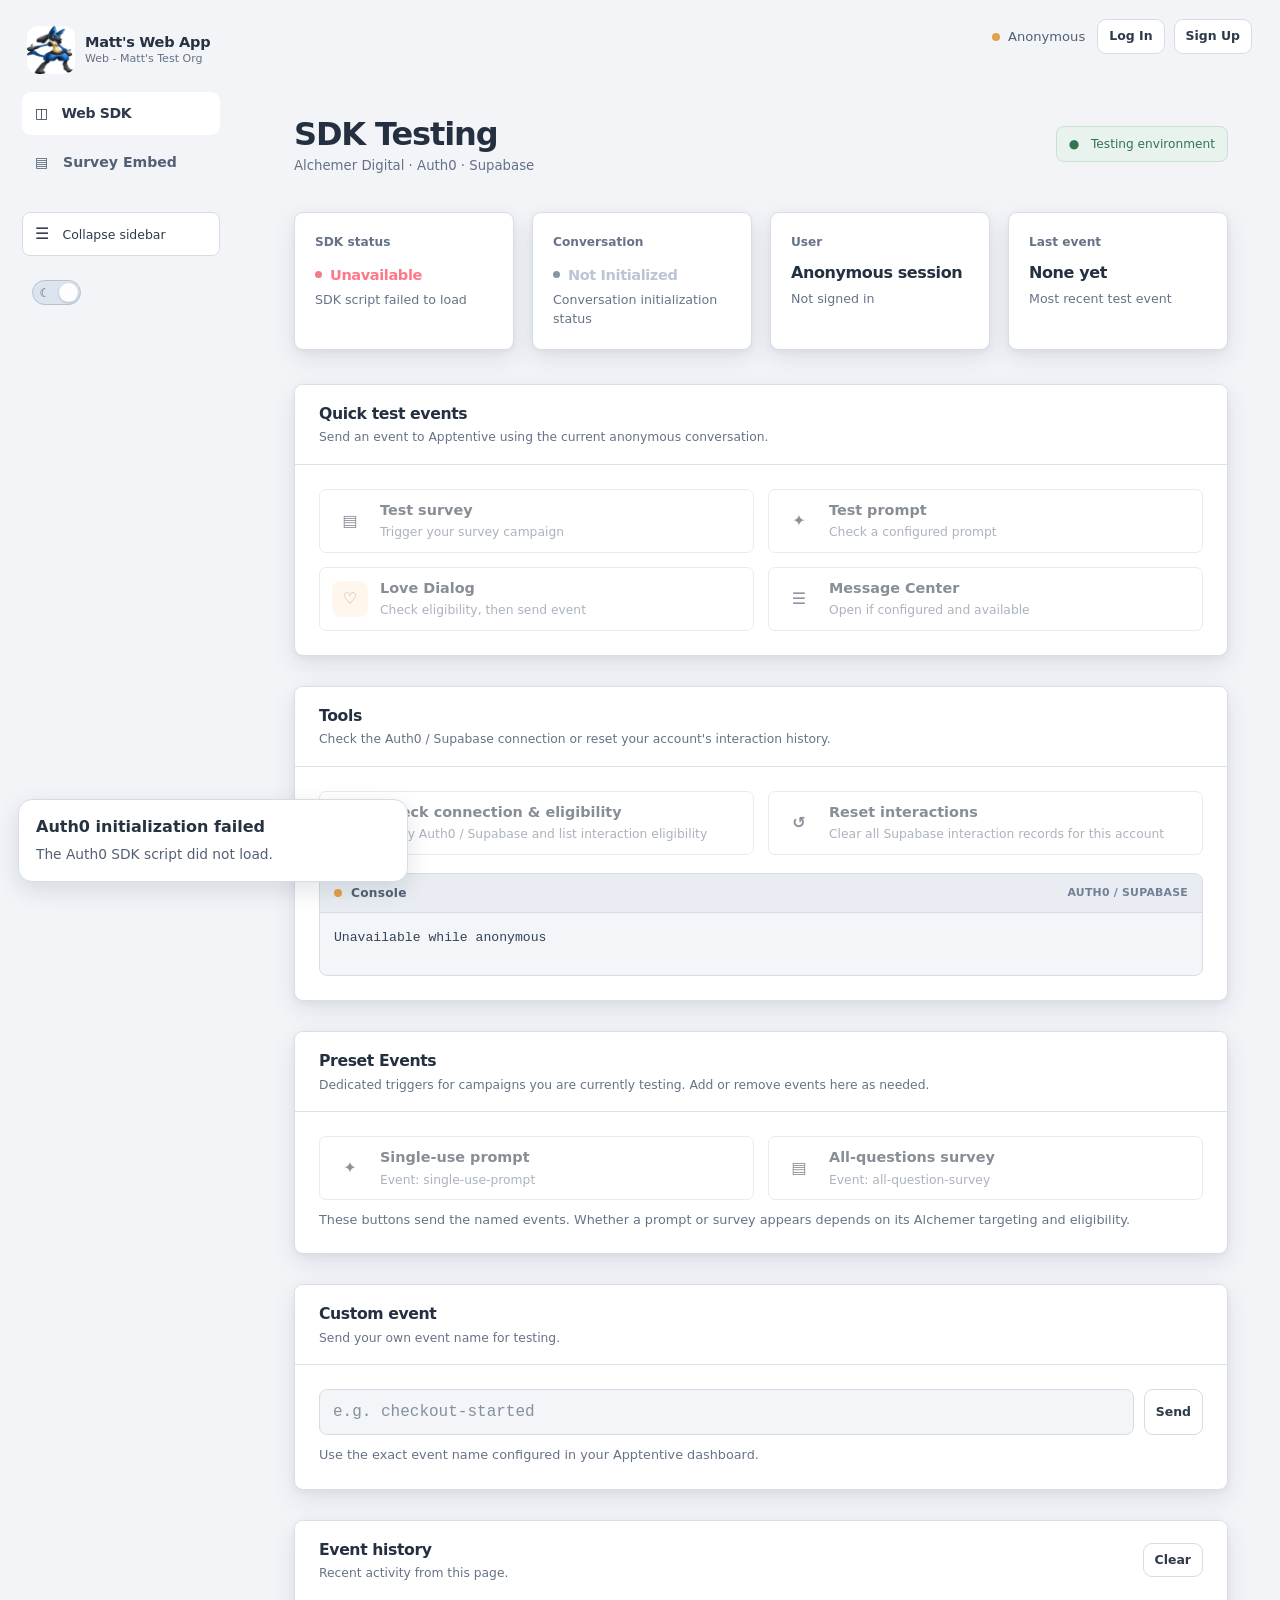
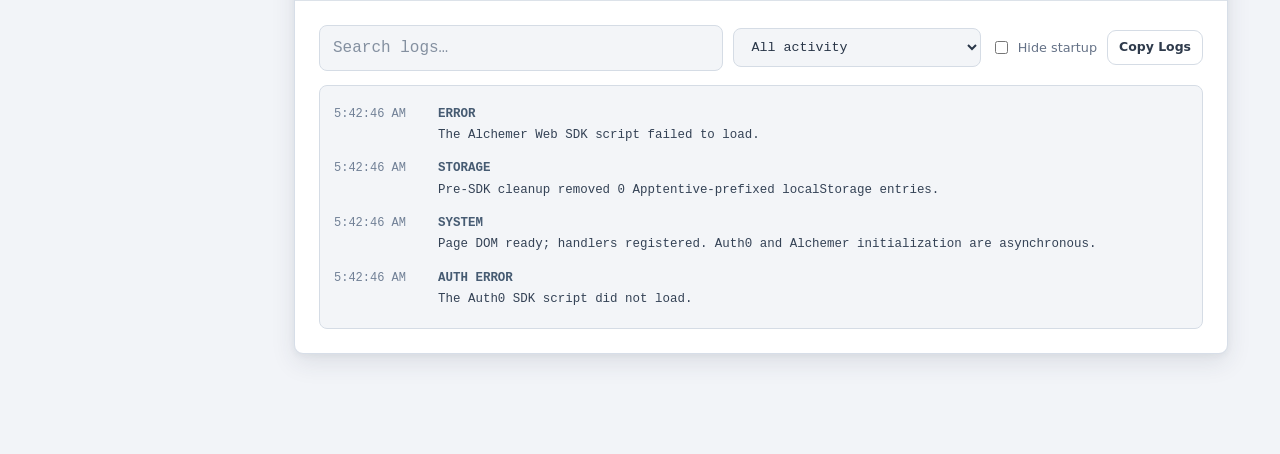
==== index.html @ 7ce8d6e7 "Restore compact mobile auth button sizing while preserving clickable touch targets" ====
<!DOCTYPE html>
<html lang="en">
<head>
  <meta charset="UTF-8">
  <meta name="viewport" content="width=device-width, initial-scale=1.0">
  <meta name="theme-color" content="#20242d">
  <title>SDK Testing — Matt's Web App</title>
  <style>
    :root {
      color-scheme: light;
      --ink: #172033;
      --muted: #65718a;
      --line: #e5eaf2;
      --surface: #ffffff;
      --canvas: #f5f7fb;
      --accent: #e88945;
      --accent-dark: #cf7130;
      --sky: #dff3fb;
      --sky-strong: #b8e5f5;
      --orange-wash: #fff0e4;
      --green: #16845b;
      --green-bg: #e9f8f1;
      --amber: #946200;
      --amber-bg: #fff5d9;
      --red: #b42336;
      --red-bg: #fff0f1;
      --shadow: 0 14px 38px rgba(25, 38, 68, 0.06);
    }

    * { box-sizing: border-box; }

    body {
      margin: 0;
      background:
        radial-gradient(ellipse at 8% 0%, rgba(133, 211, 239, 0.32), transparent 34rem),
        radial-gradient(ellipse at 92% 8%, rgba(255, 183, 126, 0.25), transparent 30rem),
        var(--canvas);
      color: var(--ink);
      font-family: Inter, ui-sans-serif, system-ui, -apple-system, BlinkMacSystemFont, "Segoe UI", sans-serif;
      line-height: 1.5;
    }

    button, input { font: inherit; }
    button { cursor: pointer; }

    .site-header {
      position: relative;
      z-index: 10;
      background: transparent;
    }

    .header-inner, .page {
      width: min(1120px, calc(100% - 40px));
      margin: 0 auto;
    }

    .header-inner {
      min-height: 76px;
      padding-top: 10px;
      display: flex;
      align-items: center;
      justify-content: space-between;
      gap: 24px;
    }

    .brand {
      display: flex;
      align-items: center;
      gap: 12px;
      min-width: 0;
    }

    .brand-name { font-weight: 750; letter-spacing: -0.025em; font-size: 0.98rem; }
    .brand-caption { color: var(--muted); font-size: 0.8rem; }

    .header-actions { display: flex; align-items: center; gap: 12px; }
    .anonymous-pill {
      display: inline-flex;
      align-items: center;
      gap: 8px;
      padding: 8px 2px;
      border: 1px solid transparent;
      border-radius: 999px;
      color: #45516a;
      background: transparent;
      font-size: 0.86rem;
      white-space: nowrap;
    }

    .dot { width: 7px; height: 7px; border-radius: 50%; background: #8b95a8; }
    .button {
      display: inline-flex;
      align-items: center;
      justify-content: center;
      gap: 8px;
      min-height: 42px;
      padding: 10px 15px;
      border: 1px solid transparent;
      border-radius: 12px;
      font-weight: 650;
      transition: transform 140ms ease, background 140ms ease, border-color 140ms ease;
    }

    .button:hover { transform: translateY(-1px); }
    .button:focus-visible, input:focus-visible {
      outline: 3px solid rgba(75, 167, 201, 0.28);
      outline-offset: 2px;
    }
    .button-primary { color: #fff; background: var(--accent); box-shadow: 0 5px 12px rgba(232, 137, 69, 0.18); }
    .button-small { min-height: 34px; padding: 6px 11px; font-size: 0.82rem; border-radius: 8px; }
    .top-link { color: #465166; text-decoration: none; font-size: 0.9rem; font-weight: 650; }
    .top-link:hover { color: #20242b; text-decoration: underline; text-underline-offset: 4px; }
    .button-primary:hover { background: var(--accent-dark); }
    .button-secondary { color: #39445c; background: #fff; border-color: var(--line); }
    .button-secondary:hover { background: #f8f9fc; border-color: #cbd3e2; }
    .button-soft { color: #a85b24; background: var(--orange-wash); }
    .button-danger { color: var(--red); background: #fff; border-color: #f3d4d9; }

    .page { padding: 42px 0 60px; }
    .eyebrow {
      margin: 0 0 10px;
      color: #347f9d;
      font-size: 0.77rem;
      font-weight: 800;
      letter-spacing: 0.12em;
      text-transform: uppercase;
    }

    .hero {
      display: flex;
      align-items: center;
      gap: 16px;
      margin-bottom: 30px;
    }

    .hero-logo { width: 56px; height: 56px; object-fit: contain; flex-shrink: 0; border-radius: 12px; }
    .hero h1 { margin-bottom: 2px; }
    .hero-subtitle { margin: 0; color: var(--muted); font-size: 1.1rem; line-height: 1.25; }
    h1, h2, h3, p { margin-top: 0; }
    h1 {
      margin-bottom: 10px;
      font-size: clamp(2rem, 4vw, 2.75rem);
      line-height: 1.1;
      letter-spacing: -0.055em;
    }
    .hero-copy { max-width: 650px; color: var(--muted); margin-bottom: 0; }
    .hero-note { color: var(--muted); font-size: 0.82rem; text-align: right; white-space: nowrap; }

    .status-grid {
      display: grid;
      grid-template-columns: repeat(4, minmax(0, 1fr));
      gap: 16px;
      margin-bottom: 24px;
    }

    .status-card, .panel {
      background: var(--surface);
      border: 1px solid var(--line);
      border-radius: 18px;
      box-shadow: var(--shadow);
    }

    .status-card { padding: 19px; min-width: 0; }
    .status-top { display: flex; align-items: center; justify-content: space-between; gap: 12px; margin-bottom: 14px; }
    .status-label { color: var(--muted); font-size: 0.85rem; font-weight: 600; }
    .status-icon {
      display: grid;
      place-items: center;
      width: 34px;
      height: 34px;
      border-radius: 11px;
      color: #347f9d;
      background: var(--sky);
      font-size: 1rem;
      font-weight: 800;
    }
    .status-value { font-size: 1.1rem; font-weight: 750; letter-spacing: -0.025em; overflow-wrap: anywhere; }
    .status-detail { margin-top: 5px; color: var(--muted); font-size: 0.79rem; }
    .status-text { display: inline-flex; align-items: center; gap: 7px; }
    .status-text::before { content: ""; width: 7px; height: 7px; border-radius: 50%; background: currentColor; }
    .tone-neutral { color: #68758d; }
    .tone-good { color: var(--green); }
    .tone-warn { color: var(--amber); }
    .tone-bad { color: var(--red); }

    .main-grid { display: grid; grid-template-columns: minmax(0, 1fr); gap: 20px; align-items: start; }
    .main-grid { margin-bottom: 20px; }
    .history-panel { margin-top: 20px; }
    .stack { display: grid; gap: 20px; min-width: 0; }
    .panel { padding: 24px; min-width: 0; }
    .panel-heading { display: flex; align-items: flex-start; justify-content: space-between; gap: 18px; margin-bottom: 20px; }
    .panel-heading h2 { margin-bottom: 5px; font-size: 1.1rem; letter-spacing: -0.025em; }
    .panel-heading p { margin-bottom: 0; color: var(--muted); font-size: 0.88rem; }
    .section-kicker { color: var(--muted); font-size: 0.8rem; }

    .tool-console { margin-top: 18px; overflow: hidden; border: 1px solid #dbe4ef; border-radius: 13px; background: #f7f9fc; }
    .tool-console-heading { display: flex; align-items: center; gap: 9px; padding: 10px 14px; border-bottom: 1px solid #dbe4ef; color: #47566e; font-size: 0.76rem; font-weight: 750; letter-spacing: 0.02em; }
    .tool-console-dot { width: 8px; height: 8px; border-radius: 50%; background: #32a879; }
    .tool-console-label { margin-left: auto; font-size: 0.68rem; color: #7c8ba1; }
    .tool-console-output { min-height: 62px; padding: 14px; font-family: ui-monospace, SFMono-Regular, Consolas, monospace; font-size: 0.82rem; color: #35445e; white-space: pre-wrap; overflow-wrap: anywhere; }
    .tool-console-output[data-tone="success"] { color: #176b4b; }
    .tool-console-output[data-tone="error"] { color: #a32232; }
    .event-buttons { display: grid; grid-template-columns: repeat(2, minmax(0, 1fr)); gap: 12px; }
    .event-button {
      display: flex;
      align-items: center;
      gap: 12px;
      min-height: 78px;
      padding: 14px;
      text-align: left;
      color: var(--ink);
      background: #fff;
      border: 1px solid var(--line);
      border-radius: 14px;
      transition: border-color 140ms ease, background 140ms ease, transform 140ms ease;
    }
    .event-button:hover { border-color: #b8dfea; background: #f8fcfe; transform: translateY(-1px); }
    .reset-button:not(:disabled):hover { border-color: #dc3545; background: #fff0f1; color: #b42332; }
    .reset-button:not(:disabled):hover .event-symbol { background: #ffe0e3; color: #b42332; }
    .event-button:disabled { opacity: 0.55; cursor: not-allowed; transform: none; }
    .event-symbol { display: grid; place-items: center; flex: 0 0 auto; width: 38px; height: 38px; border-radius: 12px; color: #347f9d; background: var(--sky); font-weight: 800; }
    .event-button:nth-child(3) .event-symbol { color: #a85b24; background: var(--orange-wash); }
    .event-title { display: block; font-size: 0.9rem; font-weight: 750; }
    .event-description { display: block; margin-top: 2px; color: var(--muted); font-size: 0.77rem; font-weight: 450; }

    .custom-event { display: flex; gap: 10px; }
    .text-input {
      width: 100%;
      min-width: 0;
      min-height: 44px;
      padding: 10px 13px;
      color: var(--ink);
      border: 1px solid #dce2ed;
      border-radius: 11px;
      background: #fff;
    }
    .helper { color: var(--muted); font-size: 0.8rem; margin: 10px 0 0; }

    .event-list { display: grid; gap: 0; }
    .event-entry {
      display: grid;
      grid-template-columns: 78px minmax(0, 1fr);
      gap: 12px;
      padding: 13px 0;
      border-bottom: 1px solid #edf0f5;
      font-size: 0.86rem;
    }
    .event-entry:last-child { border-bottom: 0; padding-bottom: 0; }
    .event-time { color: #8993a6; font-size: 0.75rem; padding-top: 2px; }
    .event-type { display: block; margin-bottom: 2px; color: #39445c; font-weight: 750; }
    .event-message { color: var(--muted); overflow-wrap: anywhere; }
    .empty-state { padding: 18px 0 4px; color: var(--muted); font-size: 0.88rem; }

    .tool-list { display: grid; gap: 10px; }
    .tool-row { display: flex; align-items: center; justify-content: space-between; gap: 12px; padding: 13px 0; border-bottom: 1px solid #edf0f5; }
    .tool-row:last-child { border-bottom: 0; padding-bottom: 0; }
    .tool-row strong { display: block; font-size: 0.88rem; }
    .tool-row span { color: var(--muted); font-size: 0.78rem; }
    .tool-row .button { flex: 0 0 auto; min-height: 37px; padding: 7px 11px; font-size: 0.82rem; }

    .notice { margin-top: 22px; padding: 14px 16px; border: 1px solid #e6e2ff; border-radius: 13px; color: #4d478c; background: #f7f6ff; font-size: 0.83rem; }
    .notice strong { display: block; margin-bottom: 3px; }
    .footer { padding-top: 28px; color: #8993a6; font-size: 0.78rem; text-align: center; }

    .toast {
      position: fixed;
      left: 22px;
      bottom: 22px;
      z-index: 20;
      width: min(390px, calc(100% - 44px));
      padding: 15px 17px;
      color: #263344;
      background: rgba(255, 255, 255, 0.97);
      border: 1px solid #dce5ee;
      border-radius: 14px;
      box-shadow: 0 16px 36px rgba(20, 28, 48, 0.24);
      opacity: 0;
      transform: translateY(10px);
      pointer-events: none;
      transition: opacity 160ms ease, transform 160ms ease;
    }
    .toast.visible { opacity: 1; transform: translateY(0); }
    .toast strong { display: block; margin-bottom: 3px; }
    .toast span { color: #65718a; font-size: 0.86rem; }
    .auth-actions { display: flex; flex-wrap: wrap; gap: 8px; }
    .anonymous-pill.authenticated .dot { background: var(--green); }
    .profile-value { overflow-wrap: anywhere; }

    @media (max-width: 900px) {
      .status-grid { grid-template-columns: repeat(2, minmax(0, 1fr)); }
      .main-grid { grid-template-columns: 1fr; }
      .hero { align-items: flex-start; flex-direction: column; }
      .hero-note { text-align: left; }
    }

    @media (max-width: 560px) {
      .header-inner, .page { width: min(100% - 28px, 1120px); }
      .header-inner { min-height: 68px; gap: 10px; }
      .brand-caption { display: none; }
      .anonymous-pill { font-size: 0.76rem; gap: 6px; }
      .header-actions { gap: 8px; }
      .toast { left: 14px; bottom: 14px; width: min(360px, calc(100% - 28px)); }
      .page { padding-top: 30px; }
      .status-grid { gap: 10px; }
      .status-card { padding: 14px; }
      .status-value { font-size: 1rem; }
      .panel { padding: 18px; }
      .event-buttons { grid-template-columns: 1fr; }
      .custom-event { flex-direction: column; }
      .custom-event .button { width: 100%; }
      .panel-heading { gap: 10px; }
    }
    body {
      background: linear-gradient(to bottom, #ffffff 0%, #c5c5c5 100%);
      color: #172033;
      background-attachment: fixed;
    }
    .brand-name.top-link,
    .brand .top-link { color: #172033; }
    .brand-name.top-link:hover,
    .brand .top-link:hover { color: #000000; }
    .anonymous-pill { color: #172033; }
    .dot { background: #f0a36c; }
    .hero h1 { color: #172033; }
    .header-inner { min-height: 64px; }
    .page { padding-top: 34px; }
    .brand-caption, .eyebrow, .hero-note, .section-kicker,
    .status-icon, .event-symbol, .notice, .footer { display: none; }
    h1 { font-size: clamp(1.8rem, 3.5vw, 2.35rem); letter-spacing: -0.04em; }
    .hero { margin-bottom: 24px; }
    .hero-copy { max-width: 620px; }
    .status-grid { gap: 10px; margin-bottom: 18px; }
    .status-card, .panel {
      border: 1px solid rgba(220, 228, 237, 0.9);
      border-radius: 14px;
      background: rgba(255, 255, 255, 0.94);
      box-shadow: 0 8px 24px rgba(39, 58, 83, 0.07), 0 1px 3px rgba(39, 58, 83, 0.04);
      transition: box-shadow 160ms ease, border-color 160ms ease, transform 160ms ease;
    }
    .status-card:hover, .panel:hover {
      border-color: rgba(190, 211, 225, 0.95);
      box-shadow: 0 12px 30px rgba(39, 58, 83, 0.09), 0 2px 5px rgba(39, 58, 83, 0.04);
    }
    .status-card { padding: 15px 16px; }
    .status-top { margin-bottom: 7px; }
    .status-value { font-size: 1rem; color: var(--ink); }
    .panel { padding: 20px; }
    .panel-heading { margin-bottom: 15px; }
    .event-buttons { gap: 8px; }
    .event-button { min-height: 64px; padding: 12px; border-radius: 10px; }
    .event-button:hover { border-color: #cbd2dc; background: #fafbfc; }
    .button { border-radius: 9px; }
    .button-primary { background: #e88945; box-shadow: 0 4px 10px rgba(232, 137, 69, 0.16); }
    .button-primary:hover { background: #cf7130; }
    .button-soft { background: #f5f6f8; color: #343a46; }
    .history-panel { margin-top: 18px; }
    .toast { left: 18px; bottom: 18px; box-shadow: 0 8px 24px rgba(20, 28, 48, 0.12); }
    @media (max-width: 760px) {
      .header-inner { align-items: flex-start; flex-direction: column; gap: 10px; padding: 14px 0; }
      .brand { width: 100%; flex-wrap: wrap; gap: 8px 16px; }
      .header-actions { width: 100%; flex-wrap: wrap; gap: 7px; }
      .anonymous-pill { min-width: 0; max-width: 100%; white-space: normal; overflow-wrap: anywhere; }
      .header-actions .button { flex: 0 0 auto; }
    }
    @media (max-width: 560px) {
      .page { padding-top: 24px; }
      .hero-logo { width: 52px; height: 52px; }
      .panel { padding: 16px; }
      .status-card { padding: 12px; }
      .header-inner, .page { width: calc(100% - 24px); }
      .brand { gap: 6px 12px; }
      .brand-name.top-link, .brand .top-link { font-size: 0.84rem; }
      .header-actions { align-items: center; }
      .anonymous-pill { flex: 1 1 100%; padding: 2px 0; font-size: 0.8rem; }
      .header-actions .button { flex: 1 1 auto; min-width: 0; }
      .status-grid { grid-template-columns: minmax(0, 1fr); }
    }

    /* Dashboard theme */
    :root { color-scheme: dark; --ink: #edf1f7; --muted: #a0a9bb; --line: #404652; --surface: #30353f; --canvas: #23262e; --sky: #344c63; --orange-wash: #51402f; --green: #5cdbac; --green-bg: #24483e; --amber: #f2bf6a; --red: #ff6676; --shadow: 0 6px 18px rgba(0,0,0,.12); }
    body { background: #24272f; color: var(--ink); background-attachment: initial; }
    .site-header { position: fixed; inset: 0 auto 0 0; width: 242px; background: #2d313b; border-right: 1px solid #424753; z-index: 20; }
    .header-inner { width: 100%; min-height: 100%; padding: 24px 14px; display: flex; flex-direction: column; align-items: stretch; justify-content: flex-start; gap: 30px; }
    .sidebar-brand { display: flex; align-items: center; gap: 10px; padding: 2px 5px 22px; border-bottom: 1px solid #454a55; text-decoration: none; color: #fff; min-width: 0; }
    .sidebar-brand img { width: 48px; height: 48px; border-radius: 11px; object-fit: contain; flex-shrink: 0; }
    .sidebar-brand strong { display: block; font-size: .91rem; letter-spacing: -.02em; line-height: 1.3; }
    .sidebar-brand small { display: block; font-size: .69rem; color: #aab4c4; line-height: 1.35; }
    .brand { display: grid; gap: 6px; width: 100%; }
    .brand .top-link, .brand-name.top-link { display: block; color: #aeb8c8; padding: 11px 13px; border-radius: 8px; font-weight: 550; font-size: .88rem; text-decoration: none; }
    .brand .top-link:hover, .brand-name.top-link:hover { background: #3a404d; color: #fff; text-decoration: none; }
    .brand .active-link { background: #414956; color: #fff; border-left: 3px solid #53baf1; }
    .sidebar-account { margin-top: auto; padding: 18px 6px 0; border-top: 1px solid #454a55; }
    .sidebar-caption { font-size: .68rem; letter-spacing: .12em; color: #929cad; margin-bottom: 9px; }
    .header-actions { display: flex; flex-wrap: wrap; gap: 8px; align-items: center; }
    .anonymous-pill { color: #e5e9f1; width: 100%; overflow-wrap: anywhere; white-space: normal; font-size: .78rem; }
    .page { width: auto; max-width: 1440px; margin: 0 0 0 242px; padding: 38px 32px 50px; }
    .dashboard-heading { display: flex; align-items: center; justify-content: space-between; gap: 16px; margin-bottom: 27px; }
    .dashboard-overline { font-size: .7rem; letter-spacing: .16em; color: #6dbce8; font-weight: 750; }
    .dashboard-heading h1 { margin: 5px 0 4px; font-size: clamp(1.55rem, 2.5vw, 2rem); letter-spacing: -.035em; color: #f7f8fb; }
    .dashboard-heading p { margin: 0; color: #a0a9bb; font-size: .83rem; }
    .dashboard-environment { border: 1px solid #43574e; background: #2b4139; color: #83e2b0; padding: 8px 12px; border-radius: 8px; white-space: nowrap; font-size: .76rem; }
    .status-grid { gap: 14px; margin-bottom: 20px; }
    .status-card, .panel { background: #30353f; border: 1px solid #414753; border-radius: 9px; box-shadow: 0 4px 12px rgba(0,0,0,.11); }
    .status-card:hover, .panel:hover { border-color: #535d6d; box-shadow: 0 6px 18px rgba(0,0,0,.15); }
    .status-card { padding: 18px; border-top: 2px solid #4a89ae; }
    .status-top { margin-bottom: 10px; }
    .status-label { color: #b6c0d0; font-size: .76rem; }
    .status-value { color: #f3f6fa; font-size: 1rem; }
    .status-detail { color: #9ba7b9; }
    .tone-neutral { color: #bbc5d4; } .tone-good { color: #67d9a4; } .tone-warn { color: #f0c27b; } .tone-bad { color: #ff7887; }
    .main-grid { margin-bottom: 16px; }
    .stack { gap: 16px; }
    .panel { padding: 0 18px 18px; overflow: hidden; }
    .panel-heading { margin: 0 -18px 17px; padding: 13px 18px; background: #383e49; border-bottom: 1px solid #4a505d; align-items: center; }
    .panel-heading h2 { color: #f4f6fa; font-size: .98rem; margin: 0 0 3px; }
    .panel-heading p { color: #aab4c4; font-size: .77rem; }
    .event-button { background: #363c47; color: #edf2f9; border-color: #515a68; border-radius: 7px; min-height: 65px; }
    .event-button:hover { background: #414b59; border-color: #67b7e8; }
    .event-description { color: #a9b6c8; }
    .event-symbol { display: grid; color: #73c8ff; background: #30495d; border-radius: 8px; }
    .reset-button:not(:disabled):hover { background: #5c303a; border-color: #ff6777; color: #fff; }
    .reset-button:not(:disabled):hover .event-symbol { background: #753540; color: #ffadb5; }
    .tool-console { background: #272c35; border-color: #444c59; border-radius: 7px; }
    .tool-console-heading { background: #343b47; color: #c9d3e2; border-color: #444c59; }
    .tool-console-label { color: #a1adbd; }
    .tool-console-output { color: #c9d3e2; }
    .tool-console-output[data-tone="success"] { color: #84e6b5; }
    .tool-console-output[data-tone="error"] { color: #ff8996; }
    .text-input { background: #272c35; color: #f3f6fb; border-color: #515a68; border-radius: 7px; }
    .text-input::placeholder { color: #909db0; }
    .button-secondary { background: #414854; border-color: #5b6574; color: #f0f4fa; }
    .button-secondary:hover { background: #505b69; border-color: #7a899c; }
    .helper { color: #a4afc0; }
    .event-entry { border-color: #444b56; }
    .event-entry:nth-child(odd) { background: #343a45; }
    .event-entry { padding: 10px 12px; border-radius: 4px; grid-template-columns: 90px minmax(0,1fr); }
    .event-time { color: #a4b0c1; }
    .event-type { color: #80c6f4; }
    .event-message { color: #d0d7e2; }
    .empty-state { color: #a4afc0; }
    .notice { display: block; background: #373c48; border-color: #505968; color: #bdc7d6; }
    .notice strong { color: #f0c27b; }
    .footer { display: block; color: #8995a8; }
    .toast { background: #363e49; border-color: #566171; color: #f3f6fa; }
    .toast span { color: #c3cedd; }
    @media (min-width: 1080px) {
      .main-grid { grid-template-columns: 1fr 1fr; gap: 16px; }
      .main-grid .stack { display: contents; }
    }
    @media (max-width: 900px) {
      .site-header { position: relative; width: 100%; border-right: 0; border-bottom: 1px solid #444b57; }
      .header-inner { min-height: 0; padding: 12px 20px; flex-direction: row; flex-wrap: wrap; align-items: center; gap: 12px; }
      .sidebar-brand { border: 0; padding: 0; }
      .brand { display: flex; width: auto; gap: 5px; }
      .sidebar-account { margin: 0 0 0 auto; padding: 0; border: 0; }
      .header-actions { justify-content: flex-end; }
      .anonymous-pill { width: auto; }
      .page { width: auto; margin: 0; padding: 28px 20px 40px; }
      .dashboard-heading { align-items: flex-start; }
    }
    @media (max-width: 620px) {
      .header-inner { align-items: flex-start; }
      .sidebar-brand { width: 100%; }
      .brand { width: 100%; }
      .sidebar-account { margin: 0; width: 100%; }
      .header-actions { justify-content: flex-start; }
      .dashboard-heading { flex-direction: column; gap: 10px; }
      .page { padding: 22px 14px 36px; }
      .status-grid { grid-template-columns: repeat(2,minmax(0,1fr)); }
      .event-entry { grid-template-columns: 1fr; gap: 3px; }
    }


    /* Calm, spacious dashboard refinements */
    body { background: #1d2026; }
    .site-header { background: #24272e; border-color: #333840; }
    .header-inner { gap: 36px; }
    .sidebar-brand { border-color: #373c45; }
    .brand .top-link, .brand-name.top-link { color: #a9afbb; }
    .brand .active-link { background: #30343d; border-left-color: #818d9c; }
    .brand .top-link:hover { background: #343943; }
    .page { max-width: 1320px; padding: 30px 52px 70px; }
    .top-account { display: flex; justify-content: flex-end; min-height: 46px; margin-bottom: 28px; }
    .top-account .header-actions { gap: 10px; justify-content: flex-end; }
    .top-account .anonymous-pill { width: auto; font-size: .84rem; }
    .dashboard-heading { margin-bottom: 36px; }
    .dashboard-overline { color: #a0a9b5; }
    .dashboard-environment { background: #292e32; border-color: #424d48; color: #a5c8b1; }
    .status-grid { gap: 18px; margin-bottom: 34px; }
    .status-card, .panel { background: #282c33; border-color: #393f48; box-shadow: 0 3px 12px rgba(0,0,0,.1); }
    .status-card { border-top: 1px solid #434a54; padding: 20px; }
    .status-card:hover, .panel:hover { border-color: #505762; box-shadow: 0 4px 14px rgba(0,0,0,.12); }
    .main-grid { display: block; margin-bottom: 30px; }
    .main-grid .stack { display: grid; gap: 30px; }
    .panel { padding: 0 24px 24px; margin-bottom: 30px; }
    .main-grid .panel { margin-bottom: 0; }
    .panel-heading { margin: 0 -24px 24px; padding: 17px 24px; background: #2c3038; border-bottom-color: #3b424b; }
    .panel-heading p { color: #9da6b5; }
    .event-buttons { gap: 14px; }
    .event-button { background: #30343b; border-color: #414751; }
    .event-button:hover { background: #383d45; border-color: #737e8b; }
    .event-symbol { color: #bbc6d2; background: #393f49; }
    .event-entry:nth-child(odd) { background: #2d323a; }
    .event-type { color: #b5c5d6; }
    .tool-console { background: #22262d; }
    .tool-console-heading { background: #2b3038; }
    .history-panel { margin-top: 0; }
    .footer { padding-top: 12px; }
    @media (max-width: 900px) {
      .page { padding: 25px 30px 50px; }
      .top-account { margin-bottom: 22px; }
      .main-grid .stack { gap: 26px; }
    }
    @media (max-width: 620px) {
      .page { padding: 20px 16px 40px; }
      .top-account { min-height: 0; margin-bottom: 24px; }
      .top-account .header-actions { justify-content: flex-end; }
      .top-account .anonymous-pill { width: auto; }
      .status-grid { gap: 12px; margin-bottom: 26px; }
      .panel { padding: 0 16px 18px; margin-bottom: 24px; }
      .panel-heading { margin: 0 -16px 18px; padding: 15px 16px; }
      .main-grid .stack { gap: 24px; }
      .dashboard-heading { margin-bottom: 28px; }
    }

  
    /* Floating sidebar: same page background, no enclosing rail */
    .site-header { background: transparent; border-right: 0; }
    .sidebar-brand { border-bottom: 0; padding-bottom: 0; }
    .header-inner { padding-left: 22px; padding-right: 22px; }
    .brand .active-link { border-left: 0; background: #30343d; }
    .brand .top-link, .brand-name.top-link { border-radius: 9px; }
    @media (max-width: 900px) {
      .site-header { border-bottom: 0; }
      .header-inner { padding-left: 20px; padding-right: 20px; }
    }


    .global-auth {
      position: fixed;
      top: 24px;
      right: 32px;
      z-index: 100;
      display: flex;
      align-items: center;
      gap: 10px;
    }
    .global-auth [hidden] { display: none !important; }
    .global-auth .button { flex-shrink: 0; }
    .page { padding-top: 105px; }
    @media (max-width: 900px) {
      .global-auth { top: 18px; right: 20px; }
      .sidebar-brand { padding-right: 175px; }
      .page { padding-top: 48px; }
    }
    @media (max-width: 620px) {
      .global-auth { top: 16px; right: 14px; gap: 6px; }
      .global-auth .button { padding: 8px 10px; font-size: .75rem; }
      .sidebar-brand { padding-right: 140px; }
      .page { padding-top: 26px; }
    }

    .global-auth .anonymous-pill { display: inline-flex; align-items: center; gap: 8px; color: #c9d1dd; font-size: .82rem; max-width: 280px; }
    .global-auth .anonymous-pill .dot { flex-shrink: 0; width: 8px; height: 8px; background: #e5a04c; }
    .global-auth .anonymous-pill.authenticated .dot { background: #58d69a; }
    .global-auth #authStatusText { overflow: hidden; text-overflow: ellipsis; white-space: nowrap; }
    @media (max-width: 620px) {
      .global-auth .anonymous-pill { max-width: 120px; font-size: .73rem; }
    }

    /* Deeper panel surfaces and stronger elevation */
    .panel {
      background: #22262d;
      border-color: #3c424c;
      box-shadow: 0 10px 24px rgba(0, 0, 0, .28), 0 3px 8px rgba(0, 0, 0, .16);
    }
    .panel:hover {
      border-color: #505762;
      box-shadow: 0 13px 28px rgba(0, 0, 0, .32), 0 4px 10px rgba(0, 0, 0, .18);
    }
    .panel-heading { background: #252a32; border-bottom-color: #393f49; }
    .event-button { background: #343a44; }
    .event-button:hover { background: #404753; }

    /* Unified, text-only console surfaces */
    .event-list {
      display: block;
      background: #171b21;
      border: 1px solid #343b45;
      border-radius: 8px;
      padding: 12px 14px;
      max-height: 420px;
      overflow-y: auto;
      font-family: ui-monospace, SFMono-Regular, Consolas, "Liberation Mono", monospace;
    }
    .event-entry,
    .event-entry:nth-child(odd) {
      display: grid;
      grid-template-columns: 92px minmax(0, 1fr);
      gap: 12px;
      padding: 7px 0;
      background: transparent;
      border: 0;
      border-radius: 0;
      font-size: .78rem;
      line-height: 1.55;
    }
    .event-entry:last-child { padding-bottom: 7px; }
    .event-time { color: #8995a5; font: inherit; font-size: .75rem; padding: 0; }
    .event-type { color: #b0bcca; font-weight: 650; margin-bottom: 2px; }
    .event-message { color: #d0d7e2; }
    .event-list .empty-state { color: #8995a5; padding: 6px 0; font-family: inherit; font-size: .8rem; }
    .tool-console { background: #171b21; border: 1px solid #343b45; border-radius: 8px; }
    .tool-console-heading { background: transparent; border-bottom: 1px solid #343b45; padding: 10px 14px; color: #aeb9c8; }
    .tool-console-label { color: #8995a5; }
    .tool-console-output { background: transparent; color: #d0d7e2; padding: 14px; line-height: 1.65; }
    .tool-console-output[data-tone="success"] { color: #a6dfbd; }
    .tool-console-output[data-tone="error"] { color: #f1a0a9; }
    @media (max-width: 620px) {
      .event-entry, .event-entry:nth-child(odd) { grid-template-columns: 1fr; gap: 2px; }
    }

    .tool-console.anonymous .tool-console-dot { background: #e5a04c; }
    .text-input { background: #171b21; border: 1px solid #343b45; border-radius: 8px; color: #d0d7e2; font-family: ui-monospace, SFMono-Regular, Consolas, monospace; }
    .text-input::placeholder { color: #8995a5; }
    .text-input:focus { outline: 1px solid #778595; border-color: #778595; }

    /* Dashboard usability and restrained polish */
    .status-card { transition: border-color .2s ease, transform .2s ease, box-shadow .2s ease; }
    .status-card:hover { transform: translateY(-2px); }
    .status-value .status-text { display: inline-flex; align-items: center; gap: 8px; font-size: .91rem; font-weight: 700; }
    .status-value .status-text::before { content: ""; width: 7px; height: 7px; flex: 0 0 7px; border-radius: 50%; background: #8995a5; }
    .status-value .tone-good::before { background: #64d4a0; }
    .status-value .tone-warn::before { background: #e5a04c; }
    .status-value .tone-bad::before { background: #f17b88; }
    .status-icon { opacity: .55; }
    .quick-actions { display: flex; align-items: center; gap: 10px; flex-wrap: wrap; margin: -8px 0 30px; }
    .quick-actions-label { font-size: .7rem; letter-spacing: .11em; color: #929cab; margin-right: 6px; }
    .quick-actions .button { min-height: 35px; padding: 7px 12px; font-size: .78rem; }
    .history-controls { display: flex; flex-wrap: wrap; align-items: center; gap: 10px; margin-bottom: 14px; }
    .history-controls #historySearch { flex: 2 1 210px; min-height: 38px; }
    .history-controls #historyFilter { flex: 1 1 150px; min-height: 38px; }
    .history-check { display: flex; gap: 7px; align-items: center; color: #b2bdcb; font-size: .8rem; }
    .history-controls .button { min-height: 38px; }
    .event-entry[hidden] { display: none !important; }
    .inspector-grid { display: grid; grid-template-columns: repeat(2,minmax(0,1fr)); gap: 20px; margin-bottom: 20px; }
    .inspector-grid > div { min-width: 0; }
    .inspector-label { display: block; color: #9da9b9; font-size: .75rem; margin-bottom: 7px; }
    .inspector-grid code, .inspector-grid pre { display: block; background: #171b21; border: 1px solid #343b45; border-radius: 7px; color: #d4dce6; font-size: .78rem; padding: 11px 12px; margin: 0; overflow-wrap: anywhere; white-space: pre-wrap; }
    .sidebar-toggle { background: transparent; border: 1px solid #3d444f; border-radius: 8px; padding: 9px 12px; color: #abb6c4; text-align: left; cursor: pointer; }
    .sidebar-toggle:hover { background: #30353d; color: #fff; }
    .sidebar-toggle-text { margin-left: 8px; font-size: .78rem; }
    .sidebar-brand, .brand .top-link { transition: background .2s ease; }
    @media (min-width: 901px) {
      .site-header, .page { transition: width .2s ease, margin-left .2s ease; }
      body.sidebar-collapsed .site-header { width: 86px; }
      body.sidebar-collapsed .page { margin-left: 86px; }
      body.sidebar-collapsed .header-inner { padding-left: 14px; padding-right: 14px; }
      body.sidebar-collapsed .sidebar-brand { justify-content: center; }
      body.sidebar-collapsed .sidebar-brand span, body.sidebar-collapsed .sidebar-toggle-text { display: none; }
      body.sidebar-collapsed .brand .top-link { font-size: 0; text-align: center; }
      body.sidebar-collapsed .brand .top-link::first-letter { font-size: 1.2rem; }
      body.sidebar-collapsed .sidebar-toggle { text-align: center; }
    }
    @media (max-width: 620px) { .inspector-grid { grid-template-columns: 1fr; } .quick-actions-label { width: 100%; } }

    /* Compact controls, unified headers and unobstructed top account bar */
    .panel-heading { background: #343a44; border-bottom-color: #454c58; }
    .button:not(.event-button) { padding: 7px 11px; font-size: .78rem; min-height: 34px; width: auto; }
    .event-button { min-height: 58px; padding: 10px 12px; }
    .event-symbol { width: 36px; height: 36px; }
    .global-auth { position: fixed; top: 18px; right: 28px; }
    .page { box-sizing: border-box; max-width: none; width: auto; margin-left: 242px; padding: 112px 52px 70px; }
    .page > .dashboard-heading, .page > .status-grid, .page > .main-grid,
    .page > .panel, .page > .footer { width: 100%; max-width: 1320px; margin-left: auto; margin-right: auto; }
    .page > .dashboard-heading { margin-bottom: 36px; }
    .page > .status-grid { margin-bottom: 34px; }
    .page > .main-grid { margin-bottom: 30px; }
    .page > .panel { margin-bottom: 30px; }
    @media (min-width: 901px) {
      body.sidebar-collapsed .page { margin-left: 86px; }
    }
    @media (max-width: 900px) {
      .page { margin-left: 0; padding: 90px 30px 50px; }
      .global-auth { top: 16px; right: 20px; }
    }
    @media (max-width: 620px) {
      .page { padding: 85px 16px 40px; }
      .global-auth { top: 14px; right: 14px; }
      .button:not(.event-button) { padding: 7px 10px; }
    }

    /* Lower-contrast controls */
    .panel-heading { background: #2d323a; border-bottom-color: #3b424b; }
    .event-button, .button-secondary { background: #30353d; border-color: #434a55; }
    .event-button:hover, .button-secondary:hover { background: #393f49; border-color: #687381; }
    .event-symbol { background: #353b45; }

    /* Shared appearance control */
    .theme-toggle { display: inline-flex; align-items: center; justify-content: center; gap: 7px; flex: 0 0 auto; min-height: 34px; padding: 7px 11px; border: 1px solid #434a55; border-radius: 8px; background: #30353d; color: #e9edf3; font: 600 .78rem/1.2 inherit; cursor: pointer; }
    .theme-toggle:hover { background: #393f49; }
    .theme-toggle:focus-visible { outline: 2px solid #9bb2c7; outline-offset: 2px; }
    .theme-toggle .theme-icon { font-size: 1rem; line-height: 1; }
    .global-auth { gap: 9px; }
    html[data-theme="light"] { color-scheme: light; --ink: #222c39; --muted: #667387; --line: #d5dce5; --surface: #fff; --canvas: #f3f5f8; --sky: #e6edf5; --orange-wash: #fff2e1; --green: #16845d; --green-bg: #e5f5ed; --amber: #a46713; --red: #bb3d4c; --shadow: 0 8px 22px rgba(32,46,65,.09); }
    html[data-theme="light"] body { background: #f2f4f8; color: #273241; }
    html[data-theme="light"] .site-header { background: transparent; border-color: transparent; }
    html[data-theme="light"] .sidebar-brand, html[data-theme="light"] .sidebar-brand strong { color: #273241; border-color: #dce2e9; }
    html[data-theme="light"] .sidebar-brand small, html[data-theme="light"] .heading p, html[data-theme="light"] .dashboard-heading p { color: #647186; }
    html[data-theme="light"] .brand .top-link, html[data-theme="light"] .brand-name.top-link { color: #526074; }
    html[data-theme="light"] .brand .active-link { background: #e2e7ef; color: #263242; }
    html[data-theme="light"] .brand .top-link:hover { background: #e6ebf2; color: #263242; }
    html[data-theme="light"] .sidebar-toggle { background: #fff; color: #526074; border-color: #d5dce5; }
    html[data-theme="light"] .dashboard-heading h1, html[data-theme="light"] .heading h1 { color: #243040; }
    html[data-theme="light"] .dashboard-environment, html[data-theme="light"] .environment { background: #e9f3ee; color: #31744f; border-color: #cadfd0; }
    html[data-theme="light"] .status-card, html[data-theme="light"] .stat, html[data-theme="light"] .panel { background: #fff; border-color: #d7dee8; box-shadow: 0 9px 25px rgba(37,52,73,.1),0 2px 6px rgba(37,52,73,.05); }
    html[data-theme="light"] .panel:hover, html[data-theme="light"] .status-card:hover { border-color: #bdc9d8; box-shadow: 0 12px 27px rgba(37,52,73,.12); }
    html[data-theme="light"] .panel-heading { background: #e9edf3; border-bottom-color: #d5dce5; }
    html[data-theme="light"] .panel-heading h2, html[data-theme="light"] .stat-value, html[data-theme="light"] .status-value { color: #243040; }
    html[data-theme="light"] .panel-heading p, html[data-theme="light"] .status-label, html[data-theme="light"] .status-detail, html[data-theme="light"] .stat-label, html[data-theme="light"] .helper { color: #667387; }
    html[data-theme="light"] .event-button, html[data-theme="light"] .button, html[data-theme="light"] .button-secondary, html[data-theme="light"] .theme-toggle { background: #e9edf3; color: #2e3a4b; border-color: #cfd8e3; }
    html[data-theme="light"] .event-button:hover, html[data-theme="light"] .button:hover:not(:disabled), html[data-theme="light"] .theme-toggle:hover { background: #dde5ee; border-color: #b3c1d0; }
    html[data-theme="light"] .event-title, html[data-theme="light"] .event-button strong { color: #273241; }
    html[data-theme="light"] .event-description { color: #68768a; }
    html[data-theme="light"] .event-symbol { background: #dce5ef; color: #51667d; }
    html[data-theme="light"] .reset-button:not(:disabled):hover { background: #ffebed; color: #a62e42; border-color: #d45b6c; }
    html[data-theme="light"] .tool-console, html[data-theme="light"] .event-list, html[data-theme="light"] .text-input, html[data-theme="light"] .url-input, html[data-theme="light"] .inspector-grid code, html[data-theme="light"] .inspector-grid pre { background: #f3f5f8; color: #293648; border-color: #d5dce5; }
    html[data-theme="light"] .tool-console-heading { background: #e9edf3; color: #526074; border-color: #d5dce5; }
    html[data-theme="light"] .tool-console-output, html[data-theme="light"] .event-message { color: #344255; }
    html[data-theme="light"] .tool-console-output[data-tone="success"] { color: #197450; }
    html[data-theme="light"] .tool-console-output[data-tone="error"] { color: #b3374c; }
    html[data-theme="light"] .event-time, html[data-theme="light"] .event-list .empty-state, html[data-theme="light"] .tool-console-label { color: #718096; }
    html[data-theme="light"] .event-type { color: #465b72; }
    html[data-theme="light"] .text-input::placeholder, html[data-theme="light"] .url-input::placeholder { color: #8490a0; }
    html[data-theme="light"] .history-check, html[data-theme="light"] .viewer-meta, html[data-theme="light"] .footer { color: #657287; }
    html[data-theme="light"] .tool-console-output, html[data-theme="light"] .tool-console-heading { border-color: #d5dce5; }
    html[data-theme="light"] .viewer { background: #e9edf3; border-color: #d5dce5; }
    html[data-theme="light"] .log-entry { border-color: #dce2e9; }
    html[data-theme="light"] .log-entry:nth-child(odd) { background: #f2f5f9; }
    html[data-theme="light"] .log-time { color: #708097; }
    html[data-theme="light"] .log-type { color: #465b72; }
    html[data-theme="light"] .log-message { color: #344255; }
    html[data-theme="light"] .auth-indicator, html[data-theme="light"] .global-auth .anonymous-pill { color: #526074; }
    html[data-theme="light"] .notice { background: #f4f6f9; color: #566477; border-color: #d5dce5; }
    html[data-theme="light"] .toast { background: #fff; color: #273241; border-color: #d5dce5; }
    html[data-theme="light"] .toast span { color: #526074; }
    html[data-theme="light"] .global-auth .button:disabled { background: #e9edf3; color: #7b8798; border-color: #cfd8e3; }
    @media (max-width: 620px) { .theme-toggle .theme-label { display: none; } .theme-toggle { padding: 7px 9px; } }

    /* Compact sidebar theme switch and white light-mode headers */
    .header-inner { gap: 18px; }
    .brand { margin-bottom: 10px; }
    .theme-toggle {
      align-self: stretch; display: flex; justify-content: flex-start; align-items: center;
      gap: 9px; width: 100%; min-height: 34px; padding: 5px 10px;
      border: 0; background: transparent; color: #b7c1ce; border-radius: 8px;
      font-size: .76rem; font-weight: 500; cursor: pointer;
    }
    .theme-toggle:hover { background: #30353d; }
    .theme-toggle .theme-icon { font-size: .85rem; width: 15px; }
    .theme-toggle .theme-track { position: relative; width: 33px; height: 18px; flex-shrink: 0; border-radius: 20px; background: #4b5360; border: 1px solid #66707e; transition: background .18s ease; }
    .theme-toggle .theme-thumb { position: absolute; left: 2px; top: 2px; width: 12px; height: 12px; background: #e6eaf0; border-radius: 50%; transition: transform .18s ease; }
    html[data-theme="light"] .theme-toggle .theme-track { background: #a8b7ca; border-color: #91a3b8; }
    html[data-theme="light"] .theme-toggle .theme-thumb { transform: translateX(15px); background: #fff; }
    html[data-theme="light"] .panel-heading { background: #fff; border-bottom-color: #dce2e9; }
    html[data-theme="light"] .theme-toggle { background: transparent; border: 0; color: #526074; }
    html[data-theme="light"] .theme-toggle:hover { background: #e6ebf2; }
    @media (min-width: 901px) {
      body.sidebar-collapsed .theme-toggle { padding: 8px 3px; justify-content: center; flex-wrap: wrap; gap: 5px; }
      body.sidebar-collapsed .theme-toggle .theme-label { display: none; }
    }
    @media (max-width: 620px) {
      .theme-toggle { width: auto; align-self: flex-start; }
      .theme-toggle .theme-label { display: inline; }
    }

    /* Minimal sun/moon slider with no accompanying label */
    .theme-toggle, html[data-theme="light"] .theme-toggle { width: auto; align-self: flex-start; padding: 6px 10px; background: transparent; border: 0; }
    .theme-toggle .theme-track { width: 49px; height: 25px; display: flex; justify-content: space-between; align-items: center; padding: 0 5px; box-sizing: border-box; background: #444c58; border-color: #677383; }
    .theme-toggle .theme-sun, .theme-toggle .theme-moon { position: relative; z-index: 2; font-size: 12px; line-height: 1; color: #d5deea; }
    .theme-toggle .theme-thumb { width: 19px; height: 19px; top: 2px; left: 2px; background: #e9edf4; opacity: .95; }
    html[data-theme="light"] .theme-toggle .theme-track { background: #dce5ef; border-color: #b5c2d1; }
    html[data-theme="light"] .theme-toggle .theme-thumb { transform: translateX(24px); background: #fff; box-shadow: 0 1px 3px rgba(37,52,73,.25); }
    html[data-theme="light"] .theme-toggle .theme-sun, html[data-theme="light"] .theme-toggle .theme-moon { color: #506177; }
    @media (min-width: 901px) { body.sidebar-collapsed .theme-toggle { padding: 7px 0; width: 100%; justify-content: center; } }
    /* White interactive surfaces; preserve shaded text inputs and terminal consoles */
    html[data-theme="light"] .button, html[data-theme="light"] .button-secondary,
    html[data-theme="light"] .event-button, html[data-theme="light"] .sidebar-toggle,
    html[data-theme="light"] .brand .active-link, html[data-theme="light"] .event-symbol {
      background: #fff; color: #2e3a4b; border-color: #d5dce5;
    }
    html[data-theme="light"] .button:hover:not(:disabled), html[data-theme="light"] .button-secondary:hover:not(:disabled),
    html[data-theme="light"] .event-button:hover, html[data-theme="light"] .sidebar-toggle:hover,
    html[data-theme="light"] .brand .top-link:hover { background: #f5f7fa; border-color: #becad7; }
    html[data-theme="light"] .panel-heading { background: #fff; }
    html[data-theme="light"] .text-input, html[data-theme="light"] .url-input,
    html[data-theme="light"] .event-list, html[data-theme="light"] .tool-console { background: #f3f5f8; }

    /* Moon left, sun right; only the unselected option is visible */
    .theme-toggle .theme-moon, .theme-toggle .theme-sun { display: inline-flex; align-items: center; justify-content: center; width: 14px; }
    html[data-theme="dark"] .theme-toggle .theme-moon { visibility: hidden; }
    html[data-theme="dark"] .theme-toggle .theme-sun { visibility: visible; }
    html[data-theme="light"] .theme-toggle .theme-sun { visibility: hidden; }
    html[data-theme="light"] .theme-toggle .theme-moon { visibility: visible; }

    /* Mobile-only two-row header: branding/account, then navigation/theme */
    @media (max-width: 900px) {
      .site-header { position: relative; inset: auto; width: 100%; height: auto; background: transparent; border: 0; }
      .header-inner {
        display: grid; grid-template-columns: minmax(0,1fr) auto;
        grid-template-areas: "identity identity" "navigation theme";
        align-items: center; column-gap: 10px; row-gap: 12px;
        height: auto; padding: 14px 16px 12px; margin: 0;
      }
      .sidebar-brand {
        grid-area: identity; min-width: 0; max-width: calc(100% - 178px);
        padding: 0; margin: 0; border: 0; gap: 9px;
      }
      .sidebar-brand img { width: 40px; height: 40px; flex-shrink: 0; }
      .sidebar-brand span { min-width: 0; overflow: hidden; }
      .sidebar-brand strong, .sidebar-brand small { overflow: hidden; white-space: nowrap; text-overflow: ellipsis; }
      .brand { grid-area: navigation; display: flex; flex-wrap: nowrap; align-items: center; gap: 4px; min-width: 0; margin: 0; }
      .brand .top-link { padding: 9px 10px; font-size: .8rem; white-space: nowrap; }
      .sidebar-toggle { display: none !important; }
      .theme-toggle, html[data-theme="light"] .theme-toggle {
        grid-area: theme; justify-self: end; align-self: center; margin: 0;
        padding: 5px; width: auto; min-height: 34px;
      }
      .global-auth {
        position: absolute; top: 16px; right: 16px; left: auto; z-index: 5;
        display: flex; align-items: center; gap: 5px; max-width: 170px;
      }
      .global-auth .anonymous-pill, .global-auth .auth-indicator {
        min-width: 0; max-width: 94px; overflow: hidden; white-space: nowrap;
        text-overflow: ellipsis; font-size: .72rem;
      }
      .global-auth #authStatusText { display: block; min-width: 0; overflow: hidden; text-overflow: ellipsis; }
      .global-auth .button, .global-auth .button:not(.event-button) {
        padding: 6px 8px; min-height: 32px; font-size: .72rem; flex-shrink: 0;
      }
      .page, body.sidebar-collapsed .page { margin-left: 0; padding: 22px 16px 40px; }
      .page > .heading { margin-top: 0; }
    }
    @media (max-width: 390px) {
      .sidebar-brand { max-width: calc(100% - 150px); }
      .sidebar-brand img { width: 36px; height: 36px; }
      .sidebar-brand strong { font-size: .78rem; }
      .sidebar-brand small { font-size: .63rem; }
      .global-auth { max-width: 145px; gap: 3px; }
      .global-auth .anonymous-pill, .global-auth .auth-indicator { max-width: 68px; }
      .brand .top-link { padding: 8px 7px; font-size: .75rem; }
    }

    @media (max-width: 900px) {
      .global-auth .anonymous-pill:not(.authenticated) #authStatusText { display: none; }
      .global-auth .anonymous-pill:not(.authenticated) { gap: 0; }
      .global-auth .auth-indicator { font-size: 0; gap: 0; }
      .global-auth .auth-indicator .auth-dot { display: inline-block; flex: 0 0 8px; }
    }

    /* Keep mobile authentication buttons above the header and give them reliable tap targets */
    @media (max-width: 900px) {
      .site-header { z-index: 1; }
      .global-auth {
        position: absolute; top: 12px; right: 12px; z-index: 110;
        max-width: none; width: auto; gap: 5px;
        pointer-events: auto;
      }
      .global-auth .button, .global-auth .button:not(.event-button) {
        position: relative; z-index: 1; min-height: 40px;
        padding: 9px 11px; font-size: .75rem; touch-action: manipulation;
      }
      .global-auth .anonymous-pill { flex: 0 0 auto; max-width: none; }
      .header-inner { position: relative; z-index: 0; }
      .sidebar-brand { max-width: calc(100% - 190px); }
    }
    @media (max-width: 390px) {
      .global-auth { right: 8px; gap: 3px; }
      .global-auth .button, .global-auth .button:not(.event-button) { padding: 9px 8px; }
      .sidebar-brand { max-width: calc(100% - 174px); }
    }

    /* Truncate authenticated mobile identity without overlapping the app brand */
    @media (max-width: 900px) {
      .global-auth:has(.anonymous-pill.authenticated) {
        max-width: min(52vw, 225px);
        min-width: 0;
      }
      .global-auth .anonymous-pill.authenticated {
        display: flex; align-items: center; flex: 1 1 auto;
        min-width: 0; max-width: none; overflow: hidden;
      }
      .global-auth .anonymous-pill.authenticated #authStatusText {
        display: block; min-width: 0; max-width: 100%;
        overflow: hidden; white-space: nowrap; text-overflow: ellipsis;
      }
      .global-auth .anonymous-pill.authenticated .dot { flex: 0 0 auto; }
      .global-auth #logoutButton { flex: 0 0 auto; }
    }
    @media (max-width: 390px) {
      .global-auth:has(.anonymous-pill.authenticated) { max-width: 49vw; }
    }

    /* Mobile auth buttons: restore compact visual size while keeping tap area accessible */
    @media (max-width: 900px) {
      .global-auth .button, .global-auth .button:not(.event-button) {
        min-height: 34px;
        padding: 7px 10px;
        font-size: .78rem;
        touch-action: manipulation;
      }
      .global-auth .button::before {
        content: "";
        position: absolute;
        inset: -5px -2px;
      }
    }
    @media (max-width: 390px) {
      .global-auth .button, .global-auth .button:not(.event-button) {
        padding: 7px 8px;
        font-size: .75rem;
      }
    }
</style>

  <script>
    // Testing mode: discard only recognizable Apptentive localStorage entries
    // before loading the SDK. Never clear Auth0 or unrelated site storage.
    (function resetApptentiveTestStorage() {
      try {
        const keys = [];
        for (let i = 0; i < localStorage.length; i++) {
          const key = localStorage.key(i);
          if (key && /^apptentive/i.test(key)) keys.push(key);
        }
        keys.forEach(key => localStorage.removeItem(key));
        window.__apptentiveResetCount = keys.length;
      } catch (error) {
        window.__apptentiveResetError = String(error);
      }
    })();
  </script>
  <script>
    (function initApptentiveSDK() {
      var ApptentiveSDK = window.ApptentiveSDK = window.ApptentiveSDK || [];
      if (!ApptentiveSDK.version) {
        if (!ApptentiveSDK.loaded) {
          ApptentiveSDK.loaded = true;
          ApptentiveSDK.methods = ["buildDevice", "createConversation", "createMessage", "engage", "getSegments", "identifyPerson", "setOption", "setPageName", "showInteraction", "showMessageCenter", "updatePerson"];
          ApptentiveSDK.factory = function factory(t) {
            return function f() {
              var args = Array.prototype.slice.call(arguments);
              args.unshift(t);
              ApptentiveSDK.push(args);
              return ApptentiveSDK;
            };
          };
          for (var i = 0; i < ApptentiveSDK.methods.length; i++) {
            var method = ApptentiveSDK.methods[i];
            ApptentiveSDK[method] = ApptentiveSDK.factory(method);
          }
          ApptentiveSDK.LOADER_VERSION = "1.0.0";
        }
      }
    })();
  </script>
  <script async src="https://sdk.apptentive.com/v1/apps/6ad8ec2802189d006e088a34/websdk" onload="window.__apptentiveScriptLoaded = true; window.dispatchEvent(new Event('apptentive-sdk-script-loaded'))" onerror="window.__apptentiveScriptFailed = true; window.dispatchEvent(new Event('apptentive-sdk-script-failed'))"></script>
  <script src="https://cdn.auth0.com/js/auth0-spa-js/2.18/auth0-spa-js.production.js"></script>
  <script>
    (function () {
      var saved;
      try { saved = localStorage.getItem("matt-web-app-theme"); } catch (_) {}
      var theme = saved === "light" || saved === "dark" ? saved : (window.matchMedia("(prefers-color-scheme: light)").matches ? "light" : "dark");
      document.documentElement.dataset.theme = theme;
    })();
  </script>
</head>

<body>
  <header class="site-header">
    <div class="header-inner">
      <a class="sidebar-brand" href="index.html">
        <img src="./Lucario-Icon.png" alt="" width="48" height="48">
        <span><strong>Matt's Web App</strong><small>Web - Matt's Test Org</small></span>
      </a>
      <nav class="brand" aria-label="Main navigation">
        <a class="brand-name top-link active-link" href="index.html">◫ &nbsp; Web SDK</a>
        <a class="top-link" href="survey-embed.html">▤ &nbsp; Survey Embed</a>
      </nav>
      <button class="sidebar-toggle" id="sidebarToggle" type="button" aria-label="Collapse sidebar" aria-expanded="true" title="Toggle sidebar">☰ <span class="sidebar-toggle-text">Collapse sidebar</span></button>
      <button class="theme-toggle" id="themeToggle" type="button" aria-label="Switch theme" aria-pressed="false" title="Switch theme"><span class="theme-track" aria-hidden="true"><span class="theme-moon">☾</span><span class="theme-sun">☀</span><span class="theme-thumb"></span></span></button>
    </div>
  </header>

  <div class="global-auth" aria-label="Account actions">
    
    <span class="anonymous-pill" id="authStatus"><span class="dot"></span><span id="authStatusText">Anonymous</span></span>
    <button class="button button-secondary button-small" id="loginButton" type="button">Log In</button>
    <button class="button button-secondary button-small" id="signupButton" type="button">Sign Up</button>
    <button class="button button-secondary button-small" id="logoutButton" type="button" hidden>Log Out</button>
  </div>
  <main class="page">

    <section class="dashboard-heading">
      <div><h1>SDK Testing</h1><p>Alchemer Digital · Auth0 · Supabase</p></div>
      <span class="dashboard-environment">● &nbsp; Testing environment</span>
    </section>

    <section class="status-grid" aria-label="SDK status">
      <article class="status-card">
        <div class="status-top"><span class="status-label">SDK status</span><span class="status-icon">⌁</span></div>
        <div class="status-value"><span id="sdkStatus" class="status-text tone-warn">Loading</span></div>
        <div class="status-detail" id="sdkDetail">Waiting for SDK initialization</div>
      </article>
      <article class="status-card">
        <div class="status-top"><span class="status-label">Conversation</span><span class="status-icon">◉</span></div>
        <div class="status-value"><span id="conversationStatus" class="status-text tone-neutral">Not Initialized</span></div>
        <div class="status-detail">Conversation initialization status</div>
      </article>
      <article class="status-card">
        <div class="status-top"><span class="status-label">User</span><span class="status-icon">◎</span></div>
        <div class="status-value profile-value" id="authProfileValue">Anonymous session</div>
        <div class="status-detail" id="authProfileDetail">Not signed in</div>
      </article>
      <article class="status-card">
        <div class="status-top"><span class="status-label">Last event</span><span class="status-icon">↗</span></div>
        <div class="status-value" id="lastEvent">None yet</div>
        <div class="status-detail">Most recent test event</div>
      </article>
    </section>

    <div class="main-grid">
      <div class="stack">
        <section class="panel">
          <div class="panel-heading">
            <div>
              <h2>Quick test events</h2>
              <p>Send an event to Apptentive using the current anonymous conversation.</p>
            </div>
            <span class="section-kicker">01 / Events</span>
          </div>
          <div class="event-buttons">
            <button class="event-button sdk-action" type="button" data-event="test-survey">
              <span class="event-symbol">▤</span><span><span class="event-title">Test survey</span><span class="event-description">Trigger your survey campaign</span></span>
            </button>
            <button class="event-button sdk-action" type="button" data-event="test-prompt">
              <span class="event-symbol">✦</span><span><span class="event-title">Test prompt</span><span class="event-description">Check a configured prompt</span></span>
            </button>
            <button class="event-button sdk-action" type="button" data-event="test-love-dialog" data-love="true">
              <span class="event-symbol">♡</span><span><span class="event-title">Love Dialog</span><span class="event-description">Check eligibility, then send event</span></span>
            </button>
            <button class="event-button" type="button" id="messageCenterButton">
              <span class="event-symbol">☰</span><span><span class="event-title">Message Center</span><span class="event-description">Open if configured and available</span></span>
            </button>
          </div>
</section>

        <section class="panel">
          <div class="panel-heading">
            <div>
              <h2>Tools</h2>
              <p>Check the Auth0 / Supabase connection or reset your account's interaction history.</p>
            </div>
            <span class="section-kicker">02 / Tools</span>
          </div>
          <div class="event-buttons">
            <button class="event-button" type="button" id="testSupabaseButton" disabled>
              <span class="event-symbol">✓</span><span><span class="event-title">Check connection &amp; eligibility</span><span class="event-description">Verify Auth0 / Supabase and list interaction eligibility</span></span>
            </button>
            <button class="event-button reset-button" type="button" id="resetInteractionsButton" disabled>
              <span class="event-symbol">↺</span><span><span class="event-title">Reset interactions</span><span class="event-description">Clear all Supabase interaction records for this account</span></span>
            </button>
          </div>
          <div class="tool-console anonymous" aria-label="Tools console">
            <div class="tool-console-heading"><span class="tool-console-dot"></span>Console <span class="tool-console-label">AUTH0 / SUPABASE</span></div>
            <div id="supabaseTestResult" class="tool-console-output" role="status" aria-live="polite">Unavailable while anonymous</div>
          </div>
        </section>


      </div>

    </div>

    <section class="panel">
      <div class="panel-heading">
        <div>
          <h2>Preset Events</h2>
          <p>Dedicated triggers for campaigns you are currently testing. Add or remove events here as needed.</p>
        </div>
        <span class="section-kicker">03 / Preset Events</span>
      </div>
      <div class="event-buttons">
        <button class="event-button sdk-action" type="button" data-event="single-use-prompt">
          <span class="event-symbol">✦</span><span><span class="event-title">Single-use prompt</span><span class="event-description">Event: single-use-prompt</span></span>
        </button>
        <button class="event-button sdk-action" type="button" data-event="all-question-survey">
          <span class="event-symbol">▤</span><span><span class="event-title">All-questions survey</span><span class="event-description">Event: all-question-survey</span></span>
        </button>
      </div>
      <p class="helper">These buttons send the named events. Whether a prompt or survey appears depends on its Alchemer targeting and eligibility.</p>
    </section>

        <section class="panel">
          <div class="panel-heading">
            <div>
              <h2>Custom event</h2>
              <p>Send your own event name for testing.</p>
            </div>
            <span class="section-kicker">04 / Custom</span>
          </div>
          <form class="custom-event" id="customEventForm">
            <input class="text-input" id="customEvent" type="text" maxlength="120" placeholder="e.g. checkout-started" aria-label="Custom event name" required>
            <button class="button button-secondary button-small" type="submit">Send</button>
          </form>
          <p class="helper">Use the exact event name configured in your Apptentive dashboard.</p>
        </section>

    <section class="panel history-panel">
      <div class="panel-heading">
        <div>
          <h2>Event history</h2>
          <p>Recent activity from this page.</p>
        </div>
        <button class="button button-secondary" type="button" id="clearHistoryButton">Clear</button>
      </div>
      <div class="history-controls">
        <input id="historySearch" class="text-input" type="search" placeholder="Search logs…" aria-label="Search event history">
        <select id="historyFilter" class="text-input" aria-label="Filter log category">
          <option value="all">All activity</option>
          <option value="sdk">Alchemer / SDK</option>
          <option value="auth">Auth0</option>
          <option value="supabase">Supabase</option>
          <option value="errors">Errors only</option>
        </select>
        <label class="history-check"><input id="hideStartup" type="checkbox"> Hide startup</label>
        <button class="button button-secondary" id="copyHistoryButton" type="button">Copy Logs</button>
      </div>
      <div id="eventHistory" class="event-list" aria-live="polite">
        <div class="empty-state">Waiting for SDK activity…</div>
      </div>
    </section>
  </main>

  <div class="toast" id="toast" role="status" aria-live="polite"><strong id="toastTitle">Notice</strong><span id="toastMessage"></span></div>

  <script>
    const state = {
      sdkReady: false,
      conversationRequested: false,
      toastTimer: null,
      auth0Client: null,
      authUser: null,
      authReady: false,
      personIdentified: false,
      conversationStarting: false,
      authFailed: false,
      interactionTestBusy: false,
      seenPromptCheckedFor: null,
      seenPromptCheckPending: false,
      singleUseClaimPending: false,
      conversationId: null,
      requestedPerson: null,
      logEntries: []
    };

    const $ = (id) => document.getElementById(id);

    function setStatus(id, text, tone) {
      const element = $(id);
      element.textContent = text;
      element.className = "status-text " + tone;
      element.dataset.tone = tone;
      refreshInspector();
    }

    function addHistory(type, message) {
      const now = new Date();
      state.logEntries.unshift({ time: now.toLocaleTimeString(), type: String(type), message: String(message) });
      if (state.logEntries.length > 500) state.logEntries.pop();
      const history = $("eventHistory");
      const empty = history.querySelector(".empty-state");
      if (empty) empty.remove();

      const entry = document.createElement("div");
      entry.className = "event-entry";

      const time = document.createElement("div");
      time.className = "event-time";
      time.textContent = new Date().toLocaleTimeString();

      const body = document.createElement("div");
      const label = document.createElement("span");
      label.className = "event-type";
      label.textContent = type;

      const description = document.createElement("div");
      description.className = "event-message";
      description.textContent = message;

      body.append(label, description);
      entry.append(time, body);
      history.prepend(entry);
      applyHistoryFilters();
    }


    function applyHistoryFilters() {
      const search = ($("historySearch")?.value || "").trim().toLowerCase();
      const filter = $("historyFilter")?.value || "all";
      const hideStartup = $("hideStartup")?.checked || false;
      const entries = $("eventHistory").querySelectorAll(".event-entry");
      entries.forEach(entry => {
        const type = entry.querySelector(".event-type")?.textContent || "";
        const message = entry.querySelector(".event-message")?.textContent || "";
        const t = type.toLowerCase();
        const category = filter === "all" ||
          (filter === "sdk" && /sdk|conversation|event|survey|interaction|message center|custom data|love dialog/.test(t)) ||
          (filter === "auth" && /auth/.test(t)) ||
          (filter === "supabase" && /supabase/.test(t)) ||
          (filter === "errors" && /error|fail|warning/.test(t));
        const startup = hideStartup && /system|storage|sdk event|auth|conversation|custom data/.test(t) && !/error|warning/.test(t);
        entry.hidden = !category || startup || !(type + " " + message).toLowerCase().includes(search);
      });
    }
    function sessionReport() {
      return [
        "Auth0: " + (state.authUser ? "Authenticated" : state.authReady ? "Anonymous" : "Checking"),
        "Auth0 user ID: " + (state.authUser?.sub || "Anonymous"),
        "Alchemer conversation ID: " + (state.conversationId || "Not reported"),
        "SDK API available: " + state.sdkReady,
        "Conversation initialized: " + state.conversationRequested,
        "Person fields supplied: " + JSON.stringify(state.requestedPerson || null, null, 2),
        "Most recent event: " + $("lastEvent").textContent
      ].join("\n");
    }
    function refreshInspector() {
      if (!$("inspectorAuth")) return;
      $("inspectorAuth").textContent = state.authUser ? "Authenticated" : state.authReady ? "Anonymous" : "Checking…";
      $("inspectorUser").textContent = state.authUser?.sub || "Anonymous";
      $("inspectorConversation").textContent = state.conversationId || "Not reported by callback";
      $("inspectorSdk").textContent = (state.sdkReady ? "SDK available" : "SDK unavailable") + " / " + (state.conversationRequested ? "Initialized" : "Not initialized");
      $("inspectorData").textContent = JSON.stringify(state.requestedPerson || null, null, 2);
    }
    async function copyText(value, description) {
      try { await navigator.clipboard.writeText(value); addHistory("TOOLS", description + " copied to clipboard."); }
      catch (error) { addHistory("ERROR", "Clipboard write failed: " + (error?.message || error)); }
    }
    function clearEventHistory() {
      state.logEntries = [];
      $("eventHistory").replaceChildren();
      const empty = document.createElement("div");
      empty.className = "empty-state";
      empty.textContent = "History cleared. New activity will appear here.";
      $("eventHistory").append(empty);
    }

    function showToast(title, message) {
      $("toastTitle").textContent = title;
      $("toastMessage").textContent = message;
      $("toast").classList.add("visible");
      clearTimeout(state.toastTimer);
      state.toastTimer = setTimeout(() => $("toast").classList.remove("visible"), 4200);
    }

    function enableSdkControls() {
      document.querySelectorAll(".sdk-action, #messageCenterButton, #customEventForm button").forEach(button => {
        button.disabled = false;
      });
    }

    function disableSdkControls() {
      document.querySelectorAll(".sdk-action, #messageCenterButton, #customEventForm button").forEach(button => {
        button.disabled = true;
      });
    }

    function updateAuthProfile(user) {
      $("authProfileValue").textContent = user ? (user.email || user.name || user.sub || "Authenticated user") : "Anonymous session";
      $("authProfileDetail").textContent = user ? (user.name && user.email && user.name !== user.email ? user.name : "Signed in with Auth0") : "Not signed in";
    }

    function setSdkLoaded() {
      if (state.sdkReady) return;

      const sdk = window.ApptentiveSDK;
      if (!sdk || typeof sdk.createConversation !== "function") {
        setStatus("sdkStatus", "Unavailable", "tone-bad");
        $("sdkDetail").textContent = "SDK script loaded, but its API was not found";
        addHistory("ERROR", "The SDK script loaded but createConversation() was unavailable.");
        showToast("SDK unavailable", "Check the Website Snippet in Alchemer Settings → API & Development.");
        return;
      }

      state.sdkReady = true;
      setStatus("sdkStatus", "Loaded", "tone-good");
      $("sdkDetail").textContent = "SDK script loaded";
      addHistory("SDK", "Alchemer SDK loader completed; createConversation API available.");

      try {
        sdk.setOption("debug", true);
      } catch (error) {
        addHistory("WARNING", "Could not enable SDK debug logging: " + (error.message || error));
      }

      startAlchemerConversation();
    }

    function startAlchemerConversation() {
      if (!state.sdkReady || !state.authReady || state.conversationStarting || state.conversationRequested) return;

      const sdk = window.ApptentiveSDK;
      // Wait for Auth0 to resolve so a fresh conversation has the right identity.
      const user = state.authUser;
      state.conversationId = null;
      state.requestedPerson = null;
      state.conversationStarting = true;
      setStatus("conversationStatus", "Initializing", "tone-neutral");

      const finish = (data) => {
        state.conversationStarting = false;
        state.conversationRequested = true;
        setStatus("conversationStatus", "Initialized", "tone-good");
        $("sdkDetail").textContent = "SDK loaded; conversation initialized";
        enableSdkControls();
        addHistory("CONVERSATION", user ? "createConversation success callback received for authenticated user." : "createConversation success callback received for anonymous session.");

        if (user) addHistory("CUSTOM DATA", "Auth0 person fields were included in the createConversation request.");

        if (data && typeof data === "object") {
          const conversationId = data.conversation_id || data.conversationId || data.id;
          if (conversationId) { state.conversationId = String(conversationId); addHistory("CONVERSATION", "Alchemer returned conversation ID: " + String(conversationId)); }
        }
        refreshInspector();
        syncSeenSingleUsePrompt();
      };

      const fail = (error) => {
        state.conversationStarting = false;
        state.conversationRequested = false;
        setStatus("conversationStatus", "Not Initialized", "tone-bad");
        addHistory("ERROR", "Conversation initialization failed: " + ((error && error.message) || error || "Unknown SDK error"));
        showToast("Conversation initialization failed", (error && error.message) || "The SDK could not initialize a conversation.");
        console.error(error);
      };

      try {
        const options = { success: finish, failure: fail };
        if (user && user.sub) {
          const email = (user.email || "").trim().toLowerCase();
          const name = (user.name || user.nickname || "").trim();
          options.person = {
            custom_data: {
              auth_provider: "auth0",
              customer_id: user.sub,
              auth0_user_id: user.sub,
              authenticated: true
            }
          };
          if (email) options.person.email = email;
          if (name) options.person.name = name;
        }
        addHistory("CONVERSATION", user ? "Calling createConversation with Auth0 person fields." : "Calling createConversation without authenticated person fields.");
        state.requestedPerson = options.person || null;
        refreshInspector();
        sdk.createConversation(options);
      } catch (error) {
        fail(error);
      }
    }

    function updateAuthUI(user) {
      if (state.authUser?.sub !== user?.sub) state.seenPromptCheckedFor = null;
      state.authUser = user || null;
      if (!state.interactionTestBusy) {
        const result = $("supabaseTestResult");
        result.dataset.tone = "";
        result.textContent = user
          ? "Signed in"
          : "Unavailable while anonymous";
      }
      $("authStatus").classList.toggle("authenticated", Boolean(user));
      $("supabaseTestResult").closest(".tool-console").classList.toggle("anonymous", !user);
      $("authStatusText").textContent = user ? (user.email || user.name || user.sub || "Signed in") : "Anonymous";
      updateAuthProfile(user);
      refreshInspector();
      ["testSupabaseButton", "resetInteractionsButton"].forEach(id => $(id).disabled = !user || state.interactionTestBusy);
      $("loginButton").hidden = Boolean(user);
      $("signupButton").hidden = Boolean(user);
      $("logoutButton").hidden = !user;
      if (user) {
        addHistory("AUTH", "Auth0 SDK reports authenticated user: " + (user.email || user.name || user.sub));
      } else {
        addHistory("AUTH", "Auth0 SDK reports no authenticated user.");
      }
      if (state.authReady && user && state.conversationRequested && !state.personIdentified) identifyAlchemerUser(user);
      startAlchemerConversation();
      syncSeenSingleUsePrompt();
    }

    function identifyAlchemerUser(user) {
      if (!user || state.personIdentified) return;

      const email = (user.email || "").trim().toLowerCase();
      const name = (user.name || user.nickname || "").trim();
      const person = {
        custom_data: {
          customer_id: user.sub,
              auth0_user_id: user.sub,
          auth_provider: "auth0",
          authenticated: true
        }
      };

      if (email) person.email = email;
      if (name) {
        person.name = name;
        person.custom_data.name = name;
      }

      try {
        window.ApptentiveSDK.identifyPerson(person);
        state.personIdentified = true;
        addHistory("ALCHEMER IDENTITY", "Called identifyPerson with Auth0 person fields; SDK acceptance not independently confirmed.");
        showToast("Alchemer identity updated", "The signed-in user's email and name were sent to Alchemer.");
      } catch (error) {
        addHistory("ERROR", "Could not identify the Auth0 user in Alchemer: " + (error.message || error));
        console.error(error);
      }
    }

    async function syncSeenSingleUsePrompt() {
      const user = state.authUser;
      if (!state.sdkReady || !state.conversationRequested || !user?.sub || !state.auth0Client) return;
      if (state.seenPromptCheckedFor === user.sub || state.seenPromptCheckPending) return;
      state.seenPromptCheckPending = true;
      const userId = user.sub;
      try {
        const token = await state.auth0Client.getTokenSilently({
          authorizationParams: { audience: "https://alchemer-interaction-api" }
        });
        const response = await fetch("https://tvclkybldunxpmzlfrne.supabase.co/functions/v1/Interaction-Tracking", {
          method: "POST",
          headers: { Authorization: "Bearer " + token, "Content-Type": "application/json" },
          body: JSON.stringify({ action: "check", interaction_id: "single-use-prompt" })
        });
        if (!response.ok) throw new Error("Eligibility check returned HTTP " + response.status);
        const data = await response.json();
        if (state.authUser?.sub !== userId || !state.conversationRequested) return;
        if (typeof data.eligible !== "boolean") throw new Error("Unexpected eligibility response.");
        state.seenPromptCheckedFor = userId;
        if (data.eligible === true) {
          window.ApptentiveSDK.engage("single-use-prompt-enroll");
          addHistory("SUPABASE", "Eligibility check returned eligible=true; called engage(single-use-prompt-enroll). SDK processing not confirmed.");
        } else {
          addHistory("SUPABASE", "Eligibility check returned eligible=false; no enrollment event requested.");
        }
      } catch (error) {
        addHistory("SUPABASE ERROR", "Eligibility check or enrollment engage call failed: " + (error?.message || error));
        console.error("Automatic single-use eligibility check failed:", error);
      } finally {
        state.seenPromptCheckPending = false;
      }
    }

    async function runInteractionTest(action) {
      const result = $("supabaseTestResult");
      if (!state.authReady || !state.authUser || !state.auth0Client) {
        result.dataset.tone = "error";
        result.textContent = "Unavailable while anonymous";
        return;
      }
      if (state.interactionTestBusy) return;
      if (action === "reset" && !window.confirm("Delete ALL Supabase interaction history for your signed-in Auth0 account? This cannot be undone.")) return;
      state.interactionTestBusy = true;
      const buttons = ["testSupabaseButton", "resetInteractionsButton"];
      buttons.forEach(id => $(id).disabled = true);
      result.dataset.tone = "";
      result.textContent = action === "reset" ? "Resetting interaction history..." : "Checking Auth0 / Supabase and interaction eligibility...";
      try {
        const userId = state.authUser.sub;
        const token = await state.auth0Client.getTokenSilently({
          authorizationParams: { audience: "https://alchemer-interaction-api" }
        });
        if (state.authUser?.sub !== userId) throw new Error("Signed-in account changed during the request.");
        const response = await fetch("https://tvclkybldunxpmzlfrne.supabase.co/functions/v1/Interaction-Tracking", {
          method: "POST",
          headers: { Authorization: "Bearer " + token, "Content-Type": "application/json" },
          body: JSON.stringify({ action: action === "reset" ? "reset" : "list", interaction_id: "single-use-prompt" })
        });
        const raw = await response.text();
        let data;
        try { data = JSON.parse(raw); } catch { data = { message: raw.slice(0, 250) }; }
        if (state.authUser?.sub !== userId) throw new Error("Signed-in account changed during the request.");
        if (!response.ok) throw new Error("HTTP " + response.status + ": " + JSON.stringify(data));
        if (action === "reset") {
          if (data.reset !== true) throw new Error("Unexpected reset response.");
          result.textContent = "✓ Interactions reset successfully.\nAll Supabase interaction records for your account have been cleared. Refresh to re-enroll.";
        } else {
          if (!Array.isArray(data.interactions)) throw new Error("Unexpected interaction list response.");
          const rows = data.interactions;
          const lines = rows.map(item => {
            if (typeof item.interaction_id !== "string" || typeof item.eligible !== "boolean") throw new Error("Invalid interaction entry.");
            return (item.eligible ? "✓ ELIGIBLE   " : "✕ INELIGIBLE ") + item.interaction_id +
              (item.eligible ? "" : " (" + (item.status || "claimed") + ")");
          });
          result.textContent = "✓ Auth0 / Supabase connected\nAPI authentication: successful\nInteraction eligibility — " + rows.length + " known\n" +
            (lines.length ? lines.join("\n") : "No known interactions returned.");
        }
        result.dataset.tone = "success";
        addHistory("SUPABASE", action === "reset" ? "Supabase confirmed account interaction reset." : "Authenticated Supabase list request succeeded; eligibility list loaded.");
      } catch (error) {
        const message = error?.message || String(error);
        result.dataset.tone = "error";
        result.textContent = "✕ " + (action === "reset" ? "Reset failed" : "Connection / eligibility check failed") + "\n" + message;
        addHistory("SUPABASE ERROR", action + ": " + message);
        console.error("Supabase tool failed:", error);
      } finally {
        state.interactionTestBusy = false;
        buttons.forEach(id => $(id).disabled = !state.authUser);
      }
    }

    async function initializeAuth0() {
      try {
        if (!window.auth0 || typeof window.auth0.createAuth0Client !== "function") {
          throw new Error("The Auth0 SDK script did not load.");
        }
        state.auth0Client = await window.auth0.createAuth0Client({
          domain: "dev-q1lngtdo3cgl4m8c.us.auth0.com",
          clientId: "ZtCJT5jQo3Wegk1GJsSnjG6oA4K2kqm1",
          authorizationParams: { redirect_uri: window.location.origin, audience: "https://alchemer-interaction-api" }
        });

        if (window.location.search.includes("error=")) {
          const params = new URLSearchParams(window.location.search);
          const message = "Auth0 error: " + (params.get("error_description") || params.get("error"));
          addHistory("AUTH ERROR", message);
          showToast("Authentication failed", message);
          history.replaceState({}, document.title, window.location.pathname + window.location.hash);
        } else if (window.location.search.includes("code=") && window.location.search.includes("state=")) {
          await state.auth0Client.handleRedirectCallback();
          history.replaceState({}, document.title, window.location.pathname + window.location.hash);
        }

        const isAuthenticated = await state.auth0Client.isAuthenticated();
        state.authReady = true;
        addHistory("AUTH", "Auth0 SDK initialized; authentication state resolved.");
        updateAuthUI(isAuthenticated ? await state.auth0Client.getUser() : null);
        startAlchemerConversation();
      } catch (error) {
        state.authReady = true;
        state.authUser = null;
        startAlchemerConversation();
        addHistory("AUTH ERROR", error.message || String(error));
        showToast("Auth0 initialization failed", error.message || "Check the browser console.");
        console.error(error);
      }
    }

    async function loginWithAuth0(signup) {
      if (!state.auth0Client) {
        showToast("Auth0 is loading", "Wait a moment and try again.");
        return;
      }
      try {
        const options = { authorizationParams: { audience: "https://alchemer-interaction-api" } };
        if (signup) options.authorizationParams.screen_hint = "signup";
        await state.auth0Client.loginWithRedirect(options);
      } catch (error) {
        addHistory("AUTH ERROR", "Could not start login: " + (error.message || error));
        showToast("Login failed", error.message || "Could not start Auth0 login.");
      }
    }

    async function logoutFromAuth0() {
      if (!state.auth0Client) return;
      state.personIdentified = false;
      state.authUser = null;
      state.auth0Client.logout({ logoutParams: { returnTo: window.location.origin } });
    }

    async function claimSingleUsePromptFromButton() {
      const userId = state.authUser?.sub;
      if (!userId || !state.auth0Client) {
        addHistory("SUPABASE ERROR", "Sign in with Auth0 to claim single-use-prompt.");
        return;
      }
      try {
        const token = await state.auth0Client.getTokenSilently({
          authorizationParams: { audience: "https://alchemer-interaction-api" }
        });
        if (state.authUser?.sub !== userId) return;
        const response = await fetch("https://tvclkybldunxpmzlfrne.supabase.co/functions/v1/Interaction-Tracking", {
          method: "POST",
          headers: { Authorization: "Bearer " + token, "Content-Type": "application/json" },
          body: JSON.stringify({ action: "claim", interaction_id: "single-use-prompt" })
        });
        if (!response.ok) throw new Error("Claim returned HTTP " + response.status);
        const data = await response.json();
        if (state.authUser?.sub !== userId) return;
        if (typeof data.reserved !== "boolean") throw new Error("Unexpected claim response.");
        addHistory("SUPABASE", data.reserved ? "Supabase confirmed single-use-prompt claim from button." : "Supabase reports single-use-prompt was already claimed.");
      } catch (error) {
        addHistory("SUPABASE ERROR", "Could not claim single-use prompt: " + (error?.message || error));
        console.error("Single-use prompt button claim failed:", error);
      }
    }

    function sendEvent(eventName, isLoveDialog) {
      if (!state.sdkReady || !state.conversationRequested) {
        addHistory("ERROR", "Cannot send '" + eventName + "' before the anonymous conversation has been requested.");
        return;
      }

      const sdk = window.ApptentiveSDK;

      try {
        sdk.engage(eventName);
        if (eventName === "single-use-prompt") void claimSingleUsePromptFromButton();
        $("lastEvent").textContent = eventName;
        addHistory("EVENT", "Called engage('" + eventName + "'); delivery and display not confirmed");

      } catch (error) {
        addHistory("ERROR", "Could not send '" + eventName + "': " + (error.message || error));
        console.error(error);
      }
    }

    function openMessageCenter() {
      if (!state.sdkReady || !state.conversationRequested) {
        showToast("Conversation not ready", "Wait until the anonymous conversation has been requested.");
        return;
      }

      try {
        window.ApptentiveSDK.showMessageCenter();
        addHistory("MESSAGE CENTER", "Called ApptentiveSDK.showMessageCenter()");
        showToast("Message Center requested", "Whether it appears depends on SDK loading and account configuration.");
      } catch (error) {
        addHistory("ERROR", "Message Center failed: " + (error.message || error));
        showToast("Message Center failed", error.message || "Unknown SDK error");
        console.error(error);
      }
    }

    document.addEventListener("DOMContentLoaded", () => {
      disableSdkControls();

      document.querySelectorAll(".sdk-action").forEach(button => {
        button.addEventListener("click", () => sendEvent(button.dataset.event, button.dataset.love === "true"));
      });

      $("customEventForm").addEventListener("submit", event => {
        event.preventDefault();
        const input = $("customEvent");
        const eventName = input.value.trim();
        if (!eventName) return;
        sendEvent(eventName, false);
        input.value = "";
      });

      $("messageCenterButton").addEventListener("click", openMessageCenter);
      $("testSupabaseButton").addEventListener("click", () => runInteractionTest("check"));
      $("resetInteractionsButton").addEventListener("click", () => runInteractionTest("reset"));

      $("clearHistoryButton").addEventListener("click", clearEventHistory);
      $("copyHistoryButton").addEventListener("click", () => copyText(state.logEntries.map(e => e.time + " [" + e.type + "] " + e.message).join("\n"), "Event history"));
      ["historySearch", "historyFilter", "hideStartup"].forEach(id => $(id).addEventListener("input", applyHistoryFilters));
      $("sidebarToggle").addEventListener("click", () => {
        const collapsed = document.body.classList.toggle("sidebar-collapsed");
        $("sidebarToggle").setAttribute("aria-expanded", String(!collapsed));
        $("sidebarToggle").setAttribute("aria-label", collapsed ? "Expand sidebar" : "Collapse sidebar");
      });
      $("loginButton").addEventListener("click", () => loginWithAuth0(false));
      $("signupButton").addEventListener("click", () => loginWithAuth0(true));
      $("logoutButton").addEventListener("click", logoutFromAuth0);
      initializeAuth0();

      document.addEventListener("apptentive:init", () => {
        addHistory("SDK EVENT", "apptentive:init received");
      });

      document.addEventListener("apptentive:ready", () => {
        addHistory("SDK EVENT", "apptentive:ready received");
        updateAuthProfile(state.authUser);
      });

      document.addEventListener("apptentive:error", event => {
        const detail = event.detail;
        const message = detail && detail.message ? detail.message : "Apptentive reported an SDK error";
        addHistory("SDK ERROR", message);
      });

      document.addEventListener("apptentive:survey:error", event => {
        const detail = event.detail;
        const message = detail ? (detail.message || detail.error || JSON.stringify(detail)) : "No error details were provided.";
        console.error("Survey error:", detail);
        addHistory("SURVEY ERROR", String(message));
      });

      document.addEventListener("apptentive:survey:submit", event => {
        console.log("Survey submitted:", event.detail);
        addHistory("SURVEY SUBMITTED", "The survey submitted event was received.");
      });

      document.addEventListener("apptentive:render:interaction", async event => {
        const detail = event.detail;
        console.log("Alchemer rendered interaction detail:", detail);
        const interactionId = detail?.interaction_id || detail?.interactionId || detail?.interaction?.id || detail?.interaction?.interaction_id || detail?.id;
        addHistory("INTERACTION", "apptentive:render:interaction received" + (interactionId ? ": " + interactionId : " (ID not provided)"));
        if (interactionId !== "6adfd147cd1d2b006e43aab2") return;
        const userId = state.authUser?.sub;
        if (!userId || !state.auth0Client || state.singleUseClaimPending) return;
        state.singleUseClaimPending = true;
        try {
          const token = await state.auth0Client.getTokenSilently({
            authorizationParams: { audience: "https://alchemer-interaction-api" }
          });
          if (state.authUser?.sub !== userId) return;
          const response = await fetch("https://tvclkybldunxpmzlfrne.supabase.co/functions/v1/Interaction-Tracking", {
            method: "POST",
            headers: { Authorization: "Bearer " + token, "Content-Type": "application/json" },
            body: JSON.stringify({ action: "claim", interaction_id: "single-use-prompt" })
          });
          if (!response.ok) throw new Error("Claim returned HTTP " + response.status);
          const data = await response.json();
          if (state.authUser?.sub !== userId) return;
          if (data.reserved === true || data.reserved === false) {
            addHistory("SUPABASE", "Matching render event received; " + (data.reserved ? "claimed interaction." : "interaction already claimed."));
          } else {
            throw new Error("Unexpected claim response.");
          }
        } catch (error) {
          addHistory("SUPABASE ERROR", "Could not claim rendered single-use prompt: " + (error?.message || error));
          console.error("Automatic single-use prompt claim failed:", error);
        } finally {
          state.singleUseClaimPending = false;
        }
      });

      [
        "apptentive:love-dialog:launch",
        "apptentive:love-dialog:yes",
        "apptentive:love-dialog:no",
        "apptentive:love-dialog:close",
        "apptentive:love-dialog:dismiss",
        "apptentive:love-dialog:error",
        "apptentive:message-center:send"
      ].forEach(eventName => {
        document.addEventListener(eventName, () => {
          addHistory("SDK EVENT", eventName);
        });
      });

      addHistory("SYSTEM", "Page DOM ready; handlers registered. Auth0 and Alchemer initialization are asynchronous.");
      addHistory("STORAGE", "Pre-SDK cleanup removed " + (window.__apptentiveResetCount || 0) + " Apptentive-prefixed localStorage entries." + (window.__apptentiveResetError ? " Reset error: " + window.__apptentiveResetError : ""));
      if (window.__apptentiveScriptLoaded) {
        setSdkLoaded();
      } else if (window.__apptentiveScriptFailed) {
        setStatus("sdkStatus", "Unavailable", "tone-bad");
        $("sdkDetail").textContent = "SDK script failed to load";
        addHistory("ERROR", "The Alchemer Web SDK script failed to load.");
      } else {
        window.addEventListener("apptentive-sdk-script-loaded", setSdkLoaded, { once: true });
        window.addEventListener("apptentive-sdk-script-failed", () => {
          setStatus("sdkStatus", "Unavailable", "tone-bad");
          $("sdkDetail").textContent = "SDK script failed to load";
          addHistory("ERROR", "The Alchemer Web SDK script failed to load. Check the network tab and Website Snippet.");
        }, { once: true });
      }
    });
  </script>

  <script>
    (function () {
      var button = document.getElementById("themeToggle");
      if (!button) return;
      var media = window.matchMedia("(prefers-color-scheme: light)");
      function savedTheme() {
        try { return localStorage.getItem("matt-web-app-theme"); } catch (_) { return null; }
      }
      function apply(theme) {
        document.documentElement.dataset.theme = theme;
        button.setAttribute("aria-label", "Switch to " + (theme === "dark" ? "light" : "dark") + " mode");
        button.title = "Switch to " + (theme === "dark" ? "light" : "dark") + " mode";
        button.setAttribute("aria-pressed", String(theme === "light"));
      }
      apply(document.documentElement.dataset.theme);
      button.addEventListener("click", function () {
        var next = document.documentElement.dataset.theme === "dark" ? "light" : "dark";
        try { localStorage.setItem("matt-web-app-theme", next); } catch (_) {}
        apply(next);
      });
      function systemChanged() {
        if (savedTheme() !== "light" && savedTheme() !== "dark") apply(media.matches ? "light" : "dark");
      }
      if (media.addEventListener) media.addEventListener("change", systemChanged);
      else if (media.addListener) media.addListener(systemChanged);
    })();
  </script>
</body>
</html>
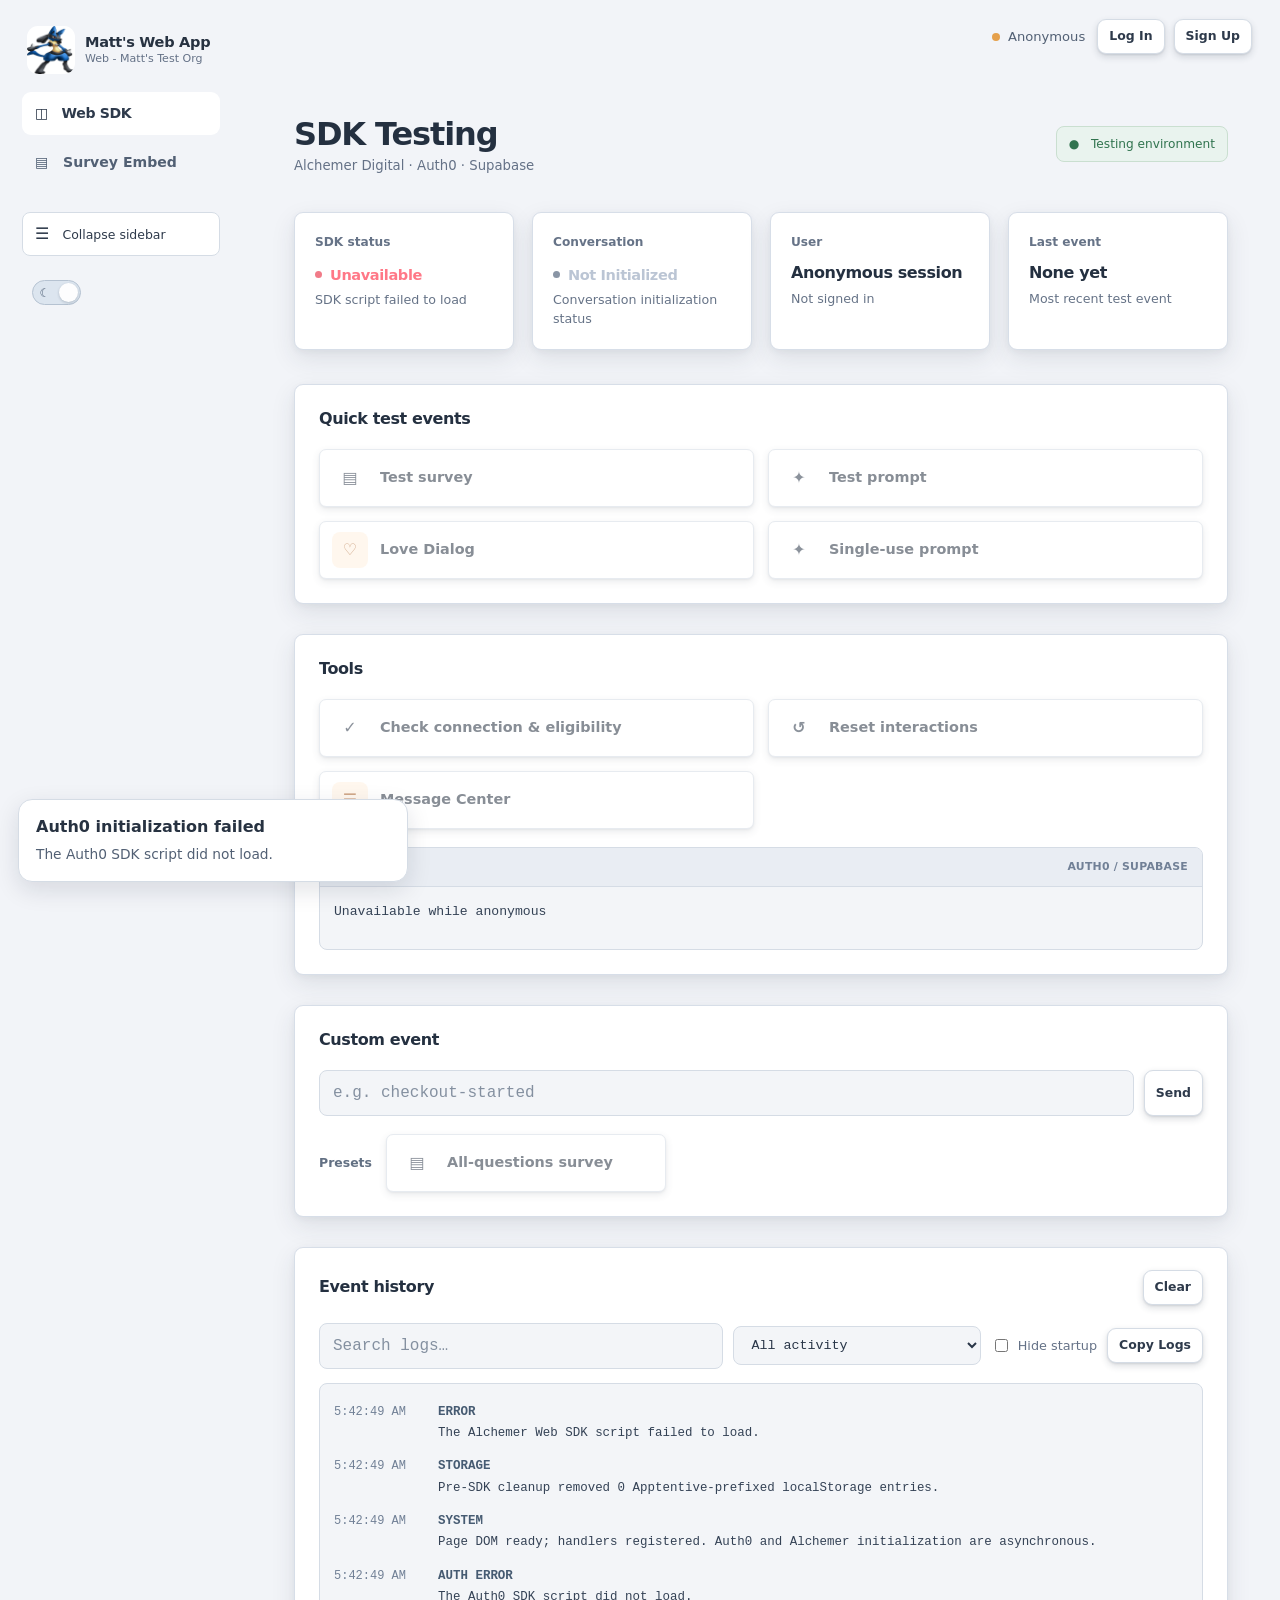
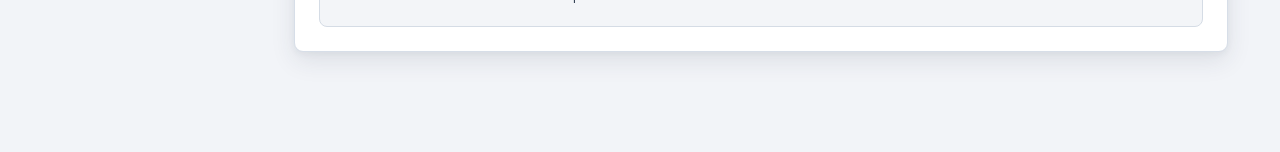
==== commit becd21e6: "Simplify SDK testing panels and reorganize quick events, tools and presets" ====
--- a/index.html
+++ b/index.html
@@ -921,6 +921,37 @@
         font-size: .75rem;
       }
     }
+
+    /* Unified floating section headings and elevated clickable controls */
+    .panel { overflow: visible; padding-top: 22px; }
+    .panel-heading, html[data-theme="light"] .panel-heading {
+      background: transparent; border: 0; margin: 0 0 18px;
+      padding: 0; display: flex; align-items: center; justify-content: space-between;
+    }
+    .panel-heading h2 { margin: 0; font-size: 1rem; font-weight: 700; }
+    .panel-heading p, .section-kicker { display: none; }
+    .event-button, .button, .button-secondary {
+      box-shadow: 0 3px 7px rgba(0,0,0,.22), 0 1px 2px rgba(0,0,0,.15);
+      transition: box-shadow .15s ease, transform .15s ease, background .15s ease;
+    }
+    .event-button:hover:not(:disabled), .button:hover:not(:disabled) {
+      box-shadow: 0 5px 12px rgba(0,0,0,.27), 0 2px 4px rgba(0,0,0,.14);
+      transform: translateY(-1px);
+    }
+    .event-button:active:not(:disabled), .button:active:not(:disabled) { transform: translateY(0); }
+    html[data-theme="light"] .event-button, html[data-theme="light"] .button {
+      box-shadow: 0 3px 7px rgba(39,51,69,.16), 0 1px 2px rgba(39,51,69,.1);
+    }
+    .event-button .event-description { display: none; }
+    .preset-inline { margin-top: 18px; display: flex; align-items: center; gap: 14px; flex-wrap: wrap; }
+    .preset-inline .event-button { flex: 0 1 280px; min-height: 48px; }
+    .preset-label { font-size: .78rem; color: #a4adbb; font-weight: 650; }
+    html[data-theme="light"] .preset-label { color: #627083; }
+    @media (max-width: 620px) {
+      .panel { padding-top: 18px; }
+      .panel-heading { margin-bottom: 14px; }
+      .preset-inline .event-button { flex: 1 1 100%; }
+    }
 </style>
 
   <script>
@@ -1035,23 +1066,24 @@
           <div class="panel-heading">
             <div>
               <h2>Quick test events</h2>
-              <p>Send an event to Apptentive using the current anonymous conversation.</p>
+              
             </div>
-            <span class="section-kicker">01 / Events</span>
+            
           </div>
           <div class="event-buttons">
             <button class="event-button sdk-action" type="button" data-event="test-survey">
-              <span class="event-symbol">▤</span><span><span class="event-title">Test survey</span><span class="event-description">Trigger your survey campaign</span></span>
+              <span class="event-symbol">▤</span><span><span class="event-title">Test survey</span></span>
             </button>
             <button class="event-button sdk-action" type="button" data-event="test-prompt">
-              <span class="event-symbol">✦</span><span><span class="event-title">Test prompt</span><span class="event-description">Check a configured prompt</span></span>
+              <span class="event-symbol">✦</span><span><span class="event-title">Test prompt</span></span>
             </button>
             <button class="event-button sdk-action" type="button" data-event="test-love-dialog" data-love="true">
-              <span class="event-symbol">♡</span><span><span class="event-title">Love Dialog</span><span class="event-description">Check eligibility, then send event</span></span>
+              <span class="event-symbol">♡</span><span><span class="event-title">Love Dialog</span></span>
             </button>
-            <button class="event-button" type="button" id="messageCenterButton">
-              <span class="event-symbol">☰</span><span><span class="event-title">Message Center</span><span class="event-description">Open if configured and available</span></span>
-            </button>
+
+                  <button class="event-button sdk-action" type="button" data-event="single-use-prompt">
+          <span class="event-symbol">✦</span><span><span class="event-title">Single-use prompt</span></span>
+        </button>
           </div>
 </section>
 
@@ -1059,16 +1091,19 @@
           <div class="panel-heading">
             <div>
               <h2>Tools</h2>
-              <p>Check the Auth0 / Supabase connection or reset your account's interaction history.</p>
+              
             </div>
-            <span class="section-kicker">02 / Tools</span>
+            
           </div>
           <div class="event-buttons">
             <button class="event-button" type="button" id="testSupabaseButton" disabled>
-              <span class="event-symbol">✓</span><span><span class="event-title">Check connection &amp; eligibility</span><span class="event-description">Verify Auth0 / Supabase and list interaction eligibility</span></span>
+              <span class="event-symbol">✓</span><span><span class="event-title">Check connection &amp; eligibility</span></span>
             </button>
             <button class="event-button reset-button" type="button" id="resetInteractionsButton" disabled>
-              <span class="event-symbol">↺</span><span><span class="event-title">Reset interactions</span><span class="event-description">Clear all Supabase interaction records for this account</span></span>
+              <span class="event-symbol">↺</span><span><span class="event-title">Reset interactions</span></span>
+            </button>
+            <button class="event-button" type="button" id="messageCenterButton">
+              <span class="event-symbol">☰</span><span><span class="event-title">Message Center</span></span>
             </button>
           </div>
           <div class="tool-console anonymous" aria-label="Tools console">
@@ -1082,45 +1117,32 @@
 
     </div>
 
-    <section class="panel">
-      <div class="panel-heading">
-        <div>
-          <h2>Preset Events</h2>
-          <p>Dedicated triggers for campaigns you are currently testing. Add or remove events here as needed.</p>
-        </div>
-        <span class="section-kicker">03 / Preset Events</span>
-      </div>
-      <div class="event-buttons">
-        <button class="event-button sdk-action" type="button" data-event="single-use-prompt">
-          <span class="event-symbol">✦</span><span><span class="event-title">Single-use prompt</span><span class="event-description">Event: single-use-prompt</span></span>
-        </button>
-        <button class="event-button sdk-action" type="button" data-event="all-question-survey">
-          <span class="event-symbol">▤</span><span><span class="event-title">All-questions survey</span><span class="event-description">Event: all-question-survey</span></span>
-        </button>
-      </div>
-      <p class="helper">These buttons send the named events. Whether a prompt or survey appears depends on its Alchemer targeting and eligibility.</p>
-    </section>
-
         <section class="panel">
           <div class="panel-heading">
             <div>
               <h2>Custom event</h2>
-              <p>Send your own event name for testing.</p>
+              
             </div>
-            <span class="section-kicker">04 / Custom</span>
+            
           </div>
           <form class="custom-event" id="customEventForm">
             <input class="text-input" id="customEvent" type="text" maxlength="120" placeholder="e.g. checkout-started" aria-label="Custom event name" required>
             <button class="button button-secondary button-small" type="submit">Send</button>
           </form>
-          <p class="helper">Use the exact event name configured in your Apptentive dashboard.</p>
+          <div class="preset-inline">
+            <span class="preset-label">Presets</span>
+            <button class="event-button sdk-action" type="button" data-event="all-question-survey">
+          <span class="event-symbol">▤</span><span><span class="event-title">All-questions survey</span></span>
+        </button>
+          </div>
+          
         </section>
 
     <section class="panel history-panel">
       <div class="panel-heading">
         <div>
           <h2>Event history</h2>
-          <p>Recent activity from this page.</p>
+          
         </div>
         <button class="button button-secondary" type="button" id="clearHistoryButton">Clear</button>
       </div>
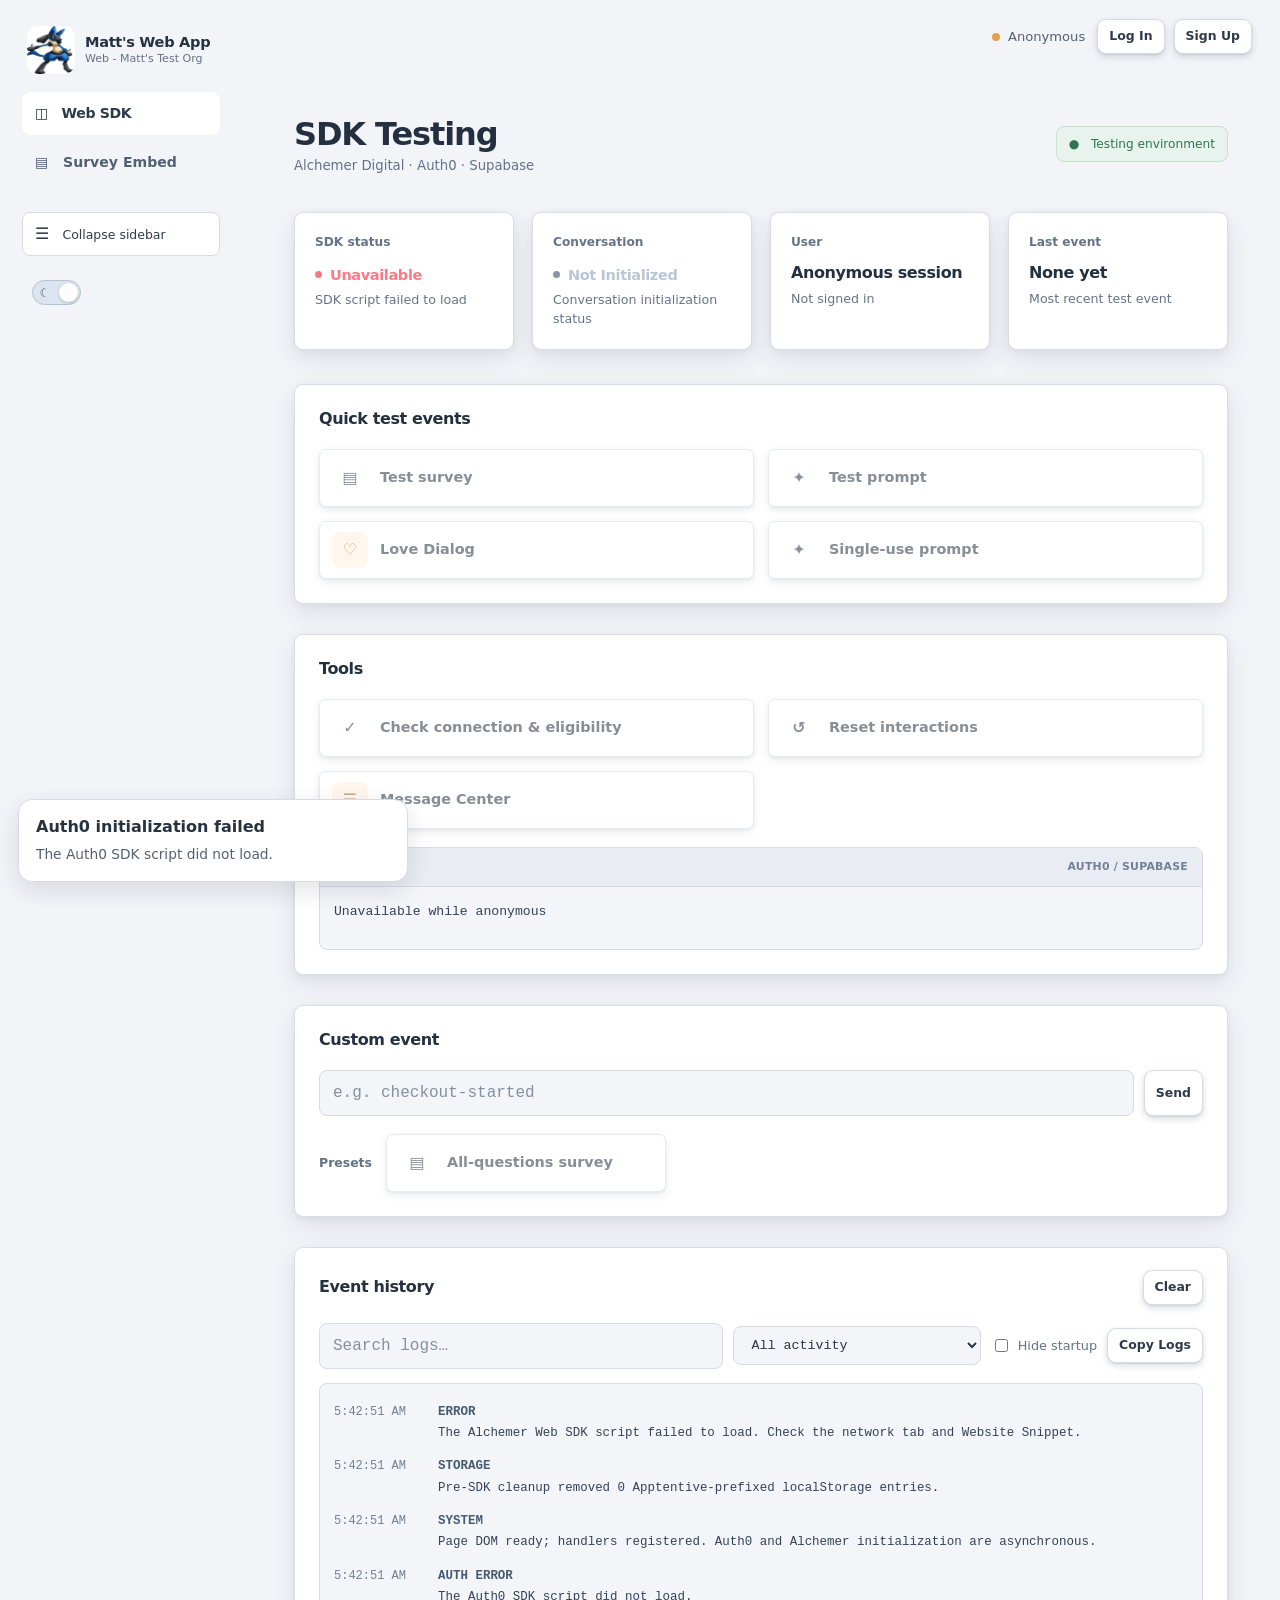
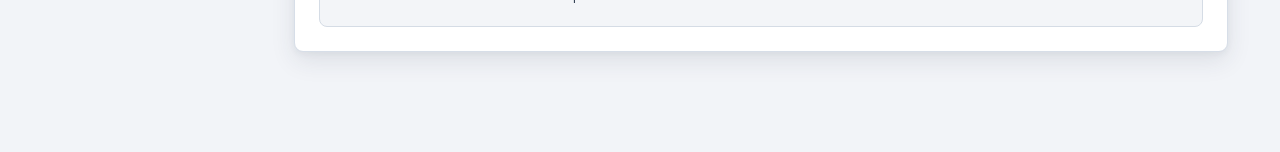
==== commit 3f011c1f: "Update event button data-event attribute" ====
--- a/index.html
+++ b/index.html
@@ -1131,7 +1131,7 @@
           </form>
           <div class="preset-inline">
             <span class="preset-label">Presets</span>
-            <button class="event-button sdk-action" type="button" data-event="all-question-survey">
+            <button class="event-button sdk-action" type="button" data-event="mattdeveloperorg.com/testEventURL">
           <span class="event-symbol">▤</span><span><span class="event-title">All-questions survey</span></span>
         </button>
           </div>
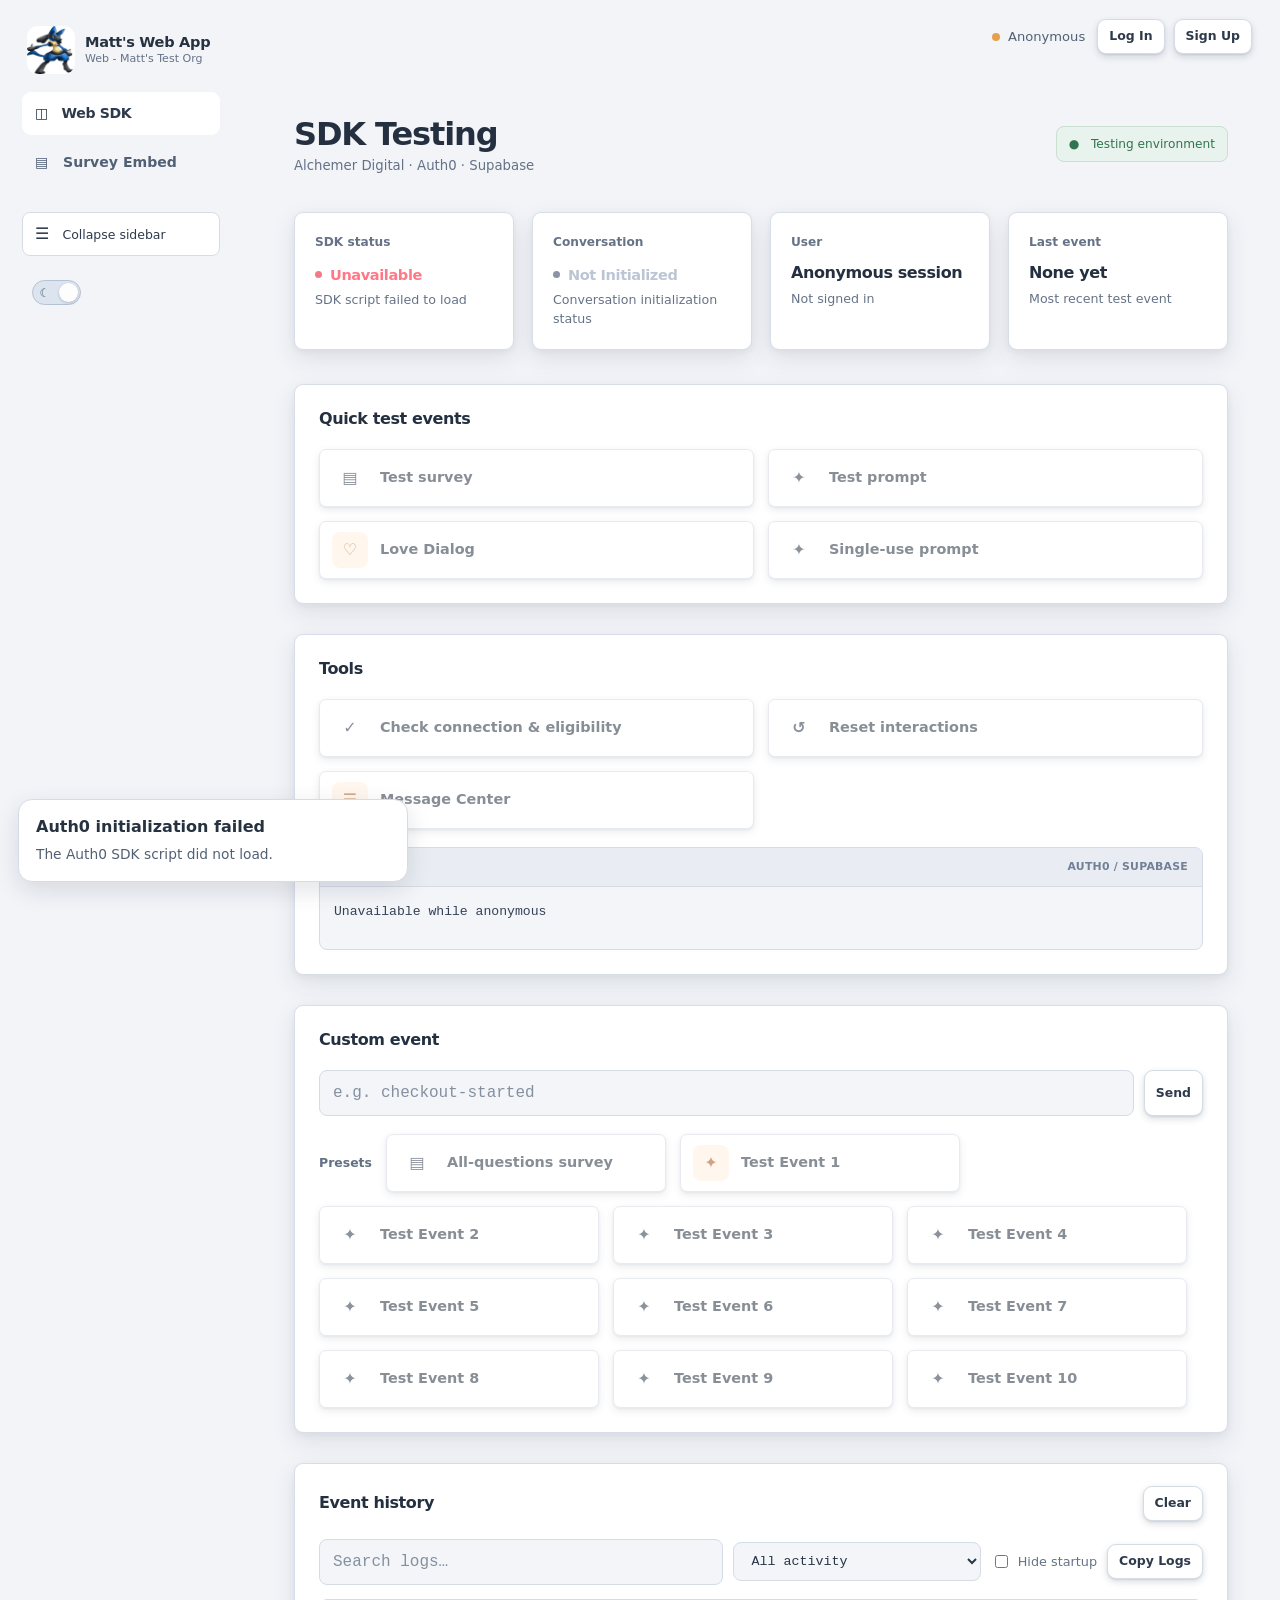
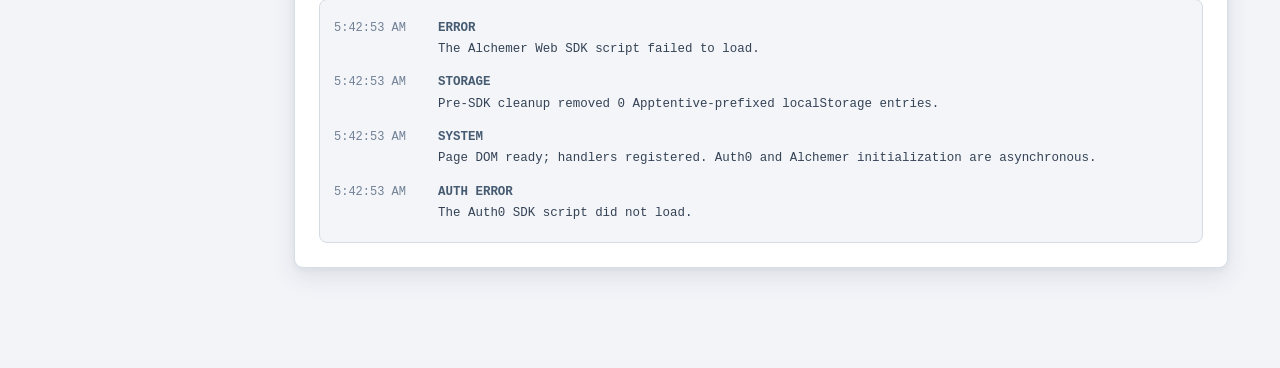
==== commit e788ddf0: "Revert temporary preset edit and add ten numbered test event presets" ====
--- a/index.html
+++ b/index.html
@@ -1131,9 +1131,19 @@
           </form>
           <div class="preset-inline">
             <span class="preset-label">Presets</span>
-            <button class="event-button sdk-action" type="button" data-event="mattdeveloperorg.com/testEventURL">
+            <button class="event-button sdk-action" type="button" data-event="all-question-survey">
           <span class="event-symbol">▤</span><span><span class="event-title">All-questions survey</span></span>
         </button>
+            <button class="event-button sdk-action" type="button" data-event="mattdeveloperorg.com/testEvent1"><span class="event-symbol">✦</span><span><span class="event-title">Test Event 1</span></span></button>
+            <button class="event-button sdk-action" type="button" data-event="mattdeveloperorg.com/testEvent2"><span class="event-symbol">✦</span><span><span class="event-title">Test Event 2</span></span></button>
+            <button class="event-button sdk-action" type="button" data-event="mattdeveloperorg.com/testEvent3"><span class="event-symbol">✦</span><span><span class="event-title">Test Event 3</span></span></button>
+            <button class="event-button sdk-action" type="button" data-event="mattdeveloperorg.com/testEvent4"><span class="event-symbol">✦</span><span><span class="event-title">Test Event 4</span></span></button>
+            <button class="event-button sdk-action" type="button" data-event="mattdeveloperorg.com/testEvent5"><span class="event-symbol">✦</span><span><span class="event-title">Test Event 5</span></span></button>
+            <button class="event-button sdk-action" type="button" data-event="mattdeveloperorg.com/testEvent6"><span class="event-symbol">✦</span><span><span class="event-title">Test Event 6</span></span></button>
+            <button class="event-button sdk-action" type="button" data-event="mattdeveloperorg.com/testEvent7"><span class="event-symbol">✦</span><span><span class="event-title">Test Event 7</span></span></button>
+            <button class="event-button sdk-action" type="button" data-event="mattdeveloperorg.com/testEvent8"><span class="event-symbol">✦</span><span><span class="event-title">Test Event 8</span></span></button>
+            <button class="event-button sdk-action" type="button" data-event="mattdeveloperorg.com/testEvent9"><span class="event-symbol">✦</span><span><span class="event-title">Test Event 9</span></span></button>
+            <button class="event-button sdk-action" type="button" data-event="mattdeveloperorg.com/testEvent10"><span class="event-symbol">✦</span><span><span class="event-title">Test Event 10</span></span></button>
           </div>
           
         </section>
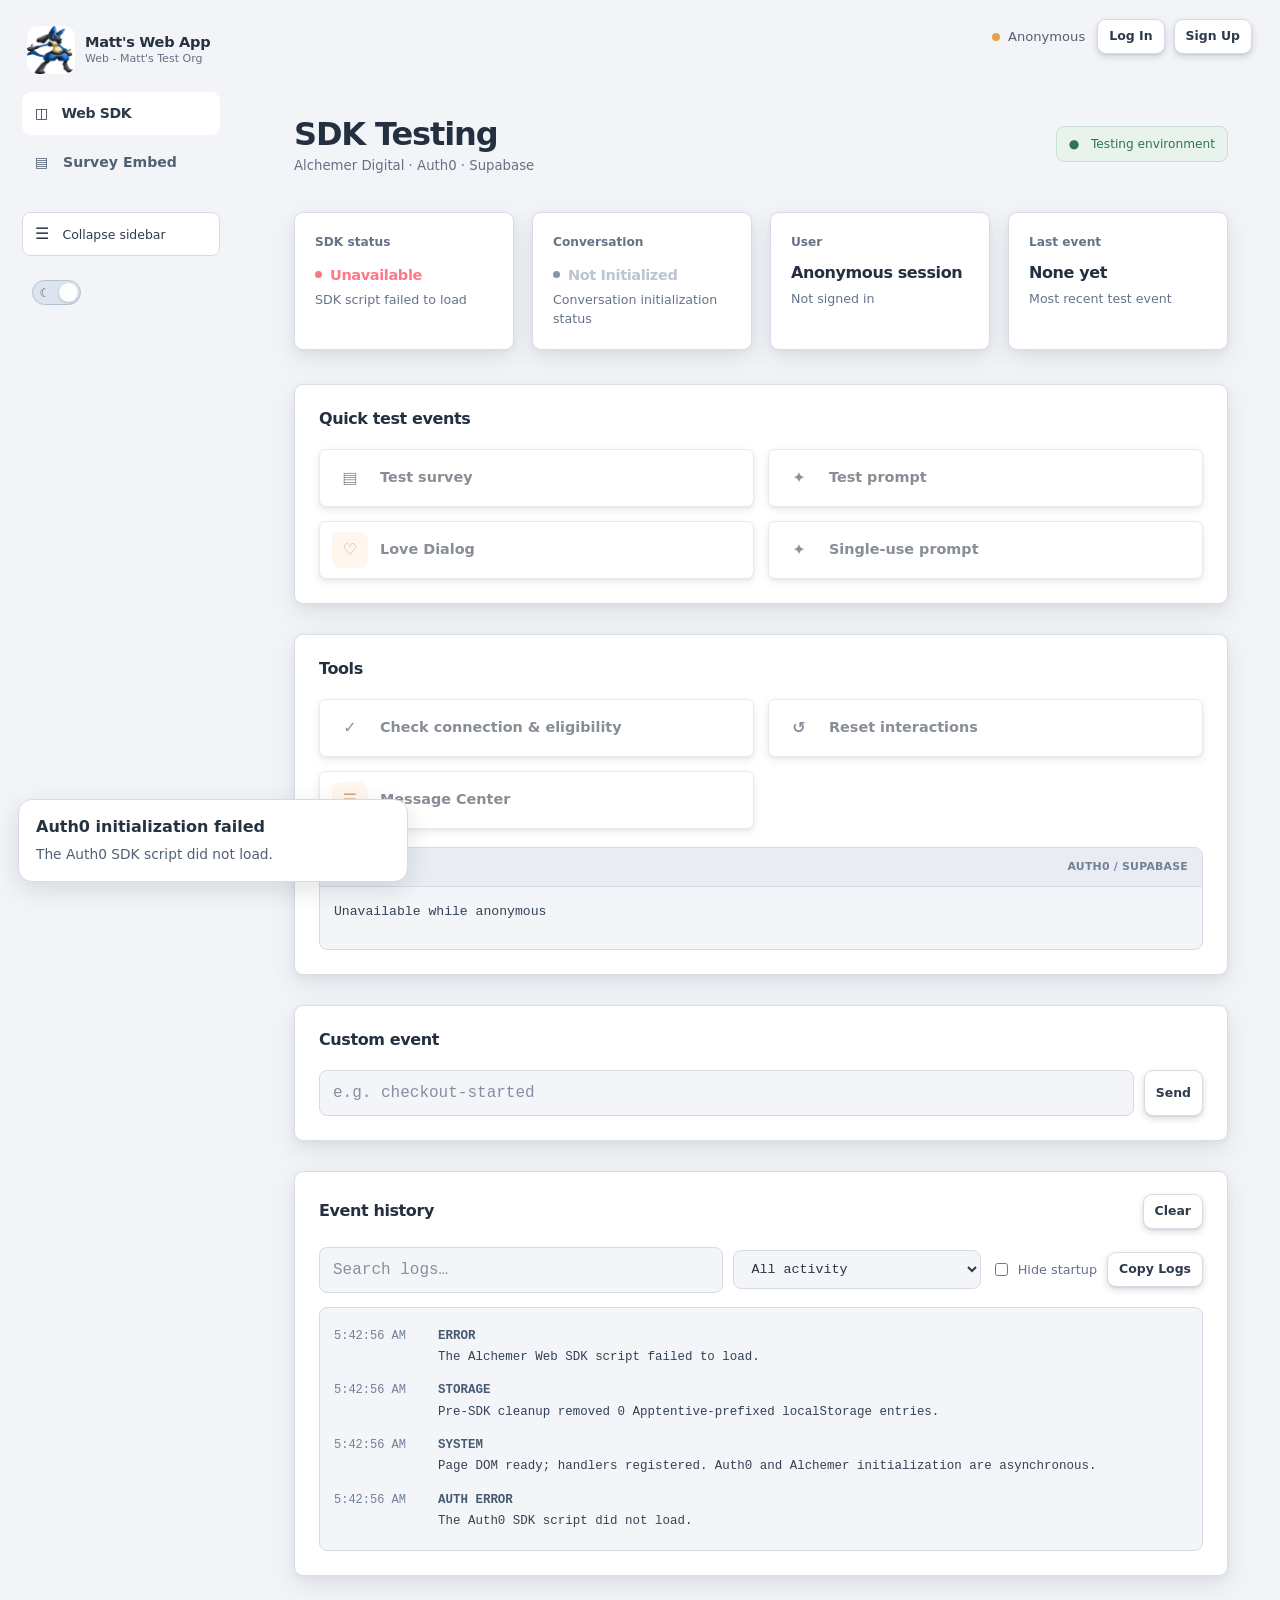
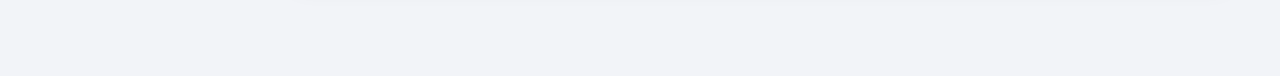
==== commit 21412258: "Remove preset event buttons from SDK testing page" ====
--- a/index.html
+++ b/index.html
@@ -1129,22 +1129,7 @@
             <input class="text-input" id="customEvent" type="text" maxlength="120" placeholder="e.g. checkout-started" aria-label="Custom event name" required>
             <button class="button button-secondary button-small" type="submit">Send</button>
           </form>
-          <div class="preset-inline">
-            <span class="preset-label">Presets</span>
-            <button class="event-button sdk-action" type="button" data-event="all-question-survey">
-          <span class="event-symbol">▤</span><span><span class="event-title">All-questions survey</span></span>
-        </button>
-            <button class="event-button sdk-action" type="button" data-event="mattdeveloperorg.com/testEvent1"><span class="event-symbol">✦</span><span><span class="event-title">Test Event 1</span></span></button>
-            <button class="event-button sdk-action" type="button" data-event="mattdeveloperorg.com/testEvent2"><span class="event-symbol">✦</span><span><span class="event-title">Test Event 2</span></span></button>
-            <button class="event-button sdk-action" type="button" data-event="mattdeveloperorg.com/testEvent3"><span class="event-symbol">✦</span><span><span class="event-title">Test Event 3</span></span></button>
-            <button class="event-button sdk-action" type="button" data-event="mattdeveloperorg.com/testEvent4"><span class="event-symbol">✦</span><span><span class="event-title">Test Event 4</span></span></button>
-            <button class="event-button sdk-action" type="button" data-event="mattdeveloperorg.com/testEvent5"><span class="event-symbol">✦</span><span><span class="event-title">Test Event 5</span></span></button>
-            <button class="event-button sdk-action" type="button" data-event="mattdeveloperorg.com/testEvent6"><span class="event-symbol">✦</span><span><span class="event-title">Test Event 6</span></span></button>
-            <button class="event-button sdk-action" type="button" data-event="mattdeveloperorg.com/testEvent7"><span class="event-symbol">✦</span><span><span class="event-title">Test Event 7</span></span></button>
-            <button class="event-button sdk-action" type="button" data-event="mattdeveloperorg.com/testEvent8"><span class="event-symbol">✦</span><span><span class="event-title">Test Event 8</span></span></button>
-            <button class="event-button sdk-action" type="button" data-event="mattdeveloperorg.com/testEvent9"><span class="event-symbol">✦</span><span><span class="event-title">Test Event 9</span></span></button>
-            <button class="event-button sdk-action" type="button" data-event="mattdeveloperorg.com/testEvent10"><span class="event-symbol">✦</span><span><span class="event-title">Test Event 10</span></span></button>
-          </div>
+
           
         </section>
 
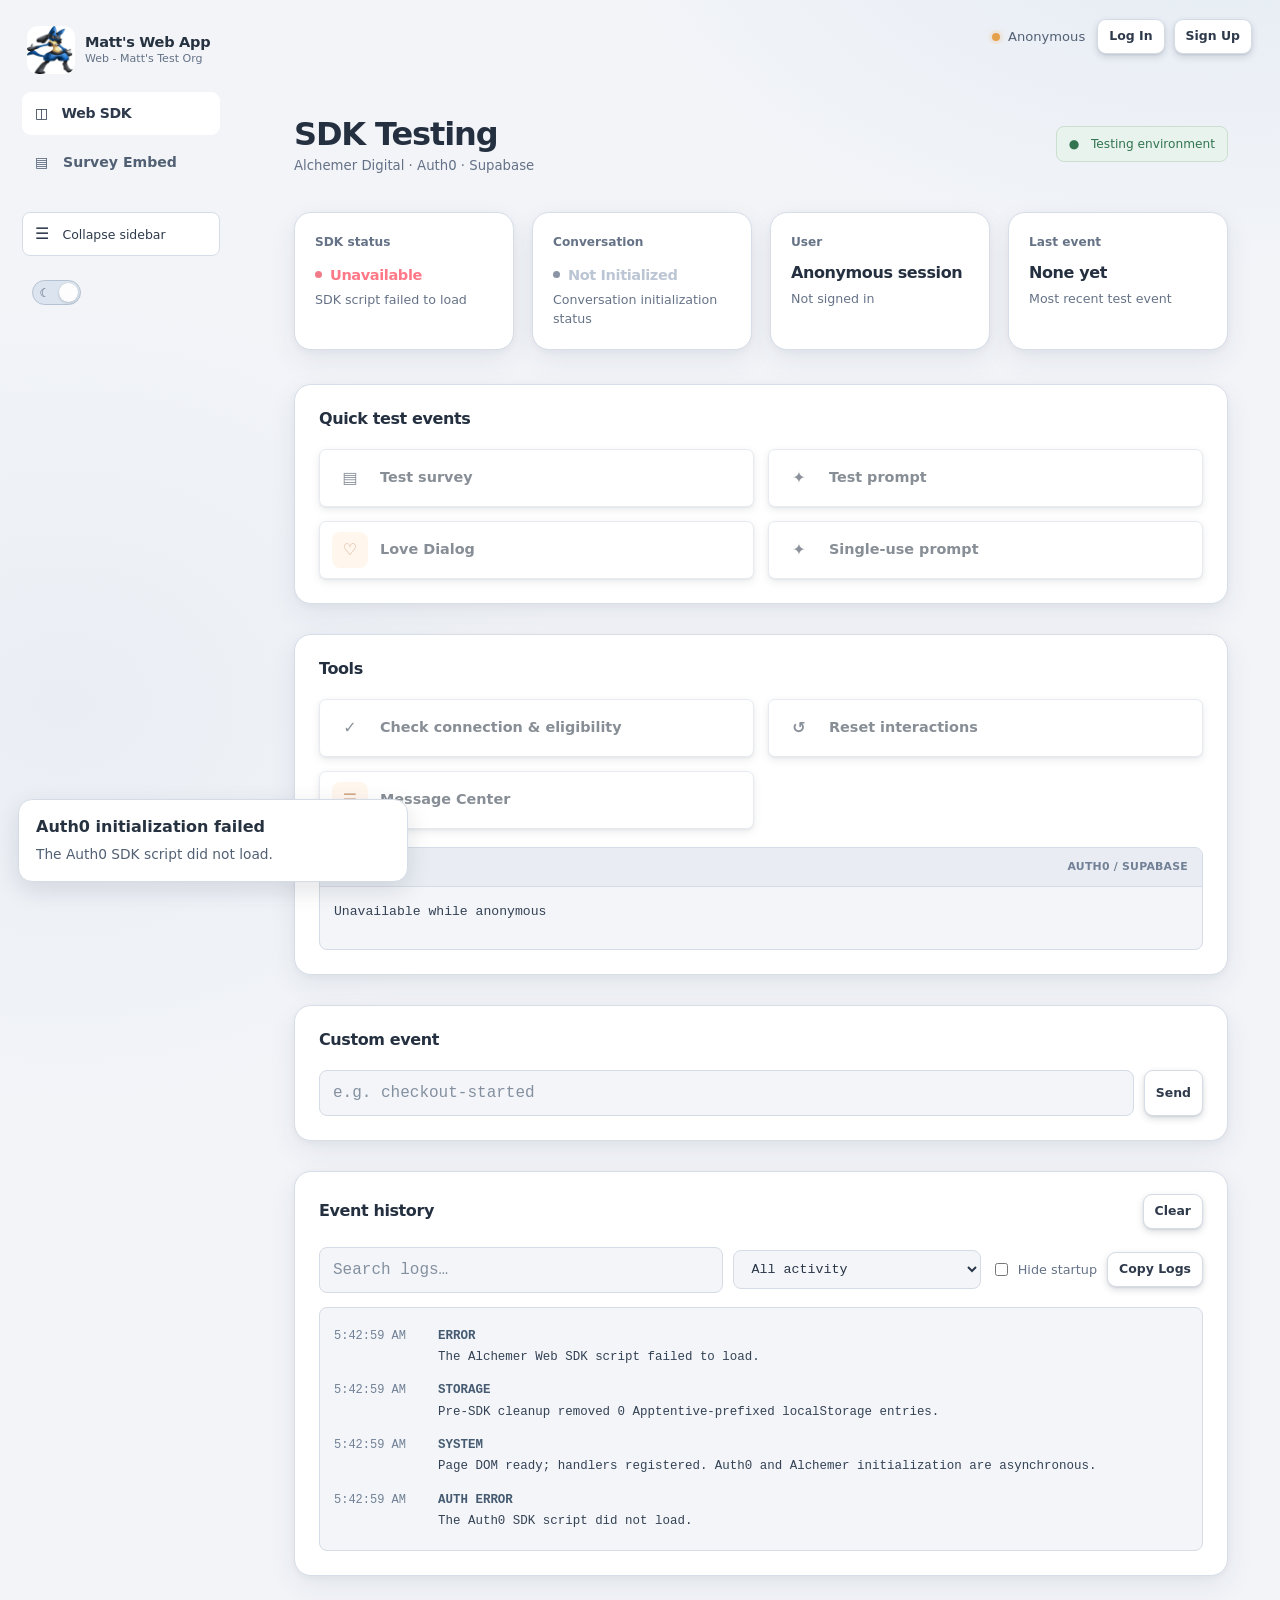
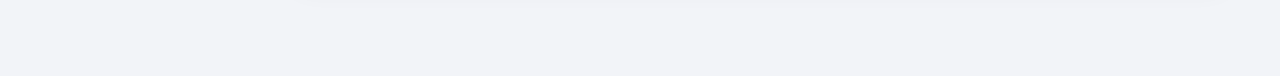
==== commit d2514714: "Polish dashboard with subtle ambient gradients, card depth and status glows" ====
--- a/index.html
+++ b/index.html
@@ -952,6 +952,45 @@
       .panel-heading { margin-bottom: 14px; }
       .preset-inline .event-button { flex: 1 1 100%; }
     }
+
+    /* Refined depth and atmospheric lighting, without changing layout or theme colors */
+    body {
+      background-image:
+        radial-gradient(ellipse 54rem 35rem at 95% -8%, rgba(111, 149, 205, .105), transparent 72%),
+        radial-gradient(ellipse 42rem 34rem at 5% 42%, rgba(112, 171, 184, .075), transparent 75%);
+      background-attachment: fixed;
+    }
+    html[data-theme="light"] body {
+      background-image:
+        radial-gradient(ellipse 54rem 35rem at 95% -8%, rgba(112, 162, 209, .11), transparent 72%),
+        radial-gradient(ellipse 42rem 34rem at 5% 42%, rgba(137, 172, 202, .08), transparent 75%);
+    }
+    .panel, .status-card, .stat {
+      border-radius: 17px;
+      box-shadow: 0 10px 30px rgba(0,0,0,.105), 0 2px 6px rgba(0,0,0,.055);
+      transition: box-shadow .22s ease, border-color .22s ease;
+    }
+    .panel:hover, .status-card:hover, .stat:hover {
+      box-shadow: 0 14px 36px rgba(0,0,0,.14), 0 3px 9px rgba(0,0,0,.07);
+    }
+    html[data-theme="light"] .panel, html[data-theme="light"] .status-card, html[data-theme="light"] .stat {
+      box-shadow: 0 10px 28px rgba(38,55,76,.075), 0 2px 7px rgba(38,55,76,.04);
+    }
+    .event-button, .button:not(:disabled) {
+      transition: transform .18s ease, box-shadow .18s ease, background-color .18s ease, border-color .18s ease;
+    }
+    .event-button:focus-visible, .button:focus-visible {
+      outline-offset: 3px;
+    }
+    .anonymous-pill .dot, .auth-indicator .auth-dot, .status-dot {
+      box-shadow: 0 0 0 3px rgba(245,164,77,.10), 0 0 9px rgba(245,164,77,.2);
+    }
+    .anonymous-pill.authenticated .dot, .status-pill[data-state="ready"] .status-dot {
+      box-shadow: 0 0 0 3px rgba(105,212,162,.1), 0 0 9px rgba(105,212,162,.2);
+    }
+    @media (prefers-reduced-motion: reduce) {
+      .panel, .status-card, .stat, .event-button, .button { transition: none !important; }
+    }
 </style>
 
   <script>
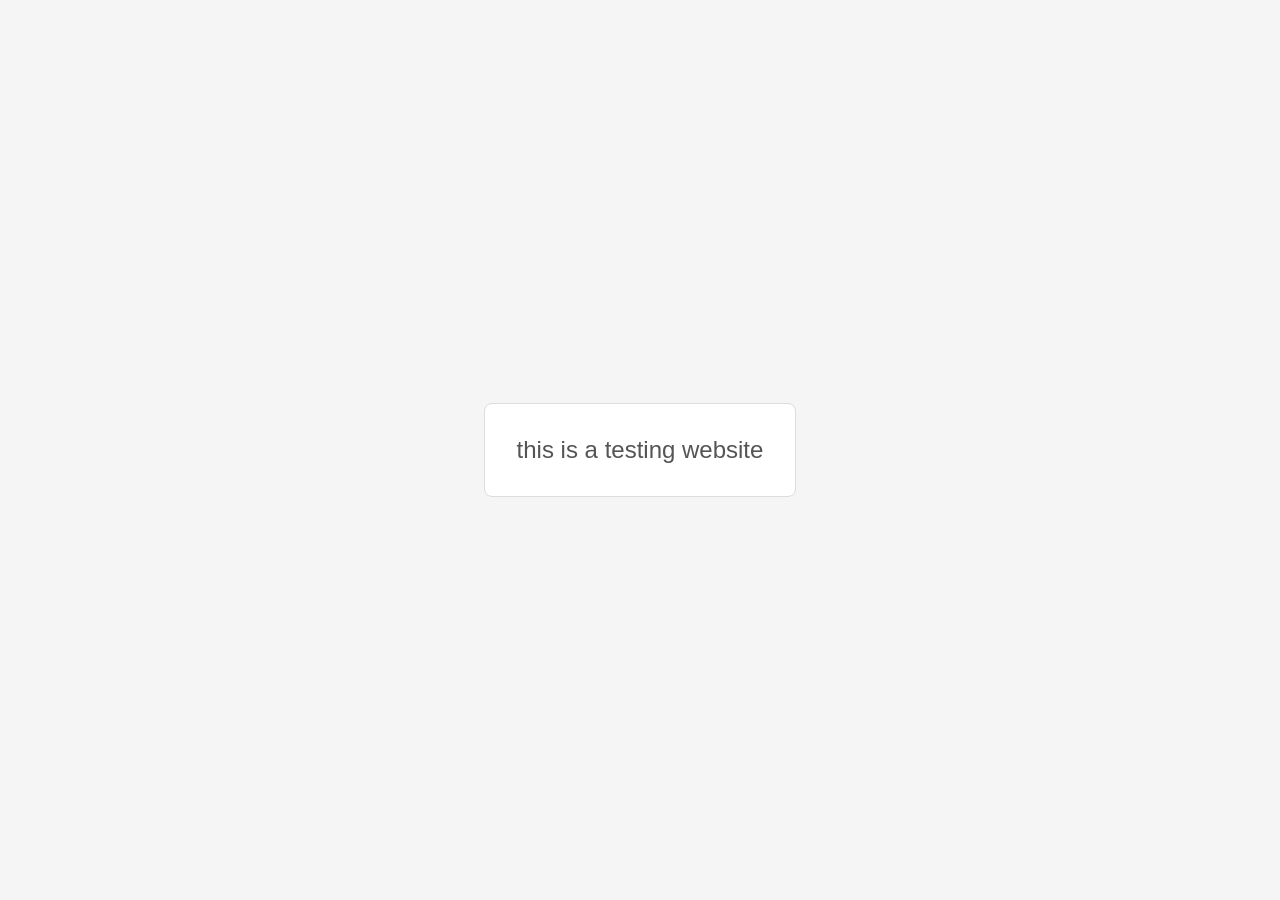
==== commit e4ddd83a: "Deactivate old SDK site and replace with static placeholder" ====
--- a/index.html
+++ b/index.html
@@ -3,1857 +3,34 @@
 <head>
   <meta charset="UTF-8">
   <meta name="viewport" content="width=device-width, initial-scale=1.0">
-  <meta name="theme-color" content="#20242d">
-  <title>SDK Testing — Matt's Web App</title>
+  <title>Testing Website</title>
   <style>
-    :root {
-      color-scheme: light;
-      --ink: #172033;
-      --muted: #65718a;
-      --line: #e5eaf2;
-      --surface: #ffffff;
-      --canvas: #f5f7fb;
-      --accent: #e88945;
-      --accent-dark: #cf7130;
-      --sky: #dff3fb;
-      --sky-strong: #b8e5f5;
-      --orange-wash: #fff0e4;
-      --green: #16845b;
-      --green-bg: #e9f8f1;
-      --amber: #946200;
-      --amber-bg: #fff5d9;
-      --red: #b42336;
-      --red-bg: #fff0f1;
-      --shadow: 0 14px 38px rgba(25, 38, 68, 0.06);
-    }
-
-    * { box-sizing: border-box; }
-
     body {
       margin: 0;
-      background:
-        radial-gradient(ellipse at 8% 0%, rgba(133, 211, 239, 0.32), transparent 34rem),
-        radial-gradient(ellipse at 92% 8%, rgba(255, 183, 126, 0.25), transparent 30rem),
-        var(--canvas);
-      color: var(--ink);
-      font-family: Inter, ui-sans-serif, system-ui, -apple-system, BlinkMacSystemFont, "Segoe UI", sans-serif;
-      line-height: 1.5;
-    }
-
-    button, input { font: inherit; }
-    button { cursor: pointer; }
-
-    .site-header {
-      position: relative;
-      z-index: 10;
-      background: transparent;
-    }
-
-    .header-inner, .page {
-      width: min(1120px, calc(100% - 40px));
-      margin: 0 auto;
-    }
-
-    .header-inner {
-      min-height: 76px;
-      padding-top: 10px;
-      display: flex;
-      align-items: center;
-      justify-content: space-between;
-      gap: 24px;
-    }
-
-    .brand {
-      display: flex;
-      align-items: center;
-      gap: 12px;
-      min-width: 0;
-    }
-
-    .brand-name { font-weight: 750; letter-spacing: -0.025em; font-size: 0.98rem; }
-    .brand-caption { color: var(--muted); font-size: 0.8rem; }
-
-    .header-actions { display: flex; align-items: center; gap: 12px; }
-    .anonymous-pill {
-      display: inline-flex;
-      align-items: center;
-      gap: 8px;
-      padding: 8px 2px;
-      border: 1px solid transparent;
-      border-radius: 999px;
-      color: #45516a;
-      background: transparent;
-      font-size: 0.86rem;
-      white-space: nowrap;
-    }
-
-    .dot { width: 7px; height: 7px; border-radius: 50%; background: #8b95a8; }
-    .button {
-      display: inline-flex;
-      align-items: center;
-      justify-content: center;
-      gap: 8px;
-      min-height: 42px;
-      padding: 10px 15px;
-      border: 1px solid transparent;
-      border-radius: 12px;
-      font-weight: 650;
-      transition: transform 140ms ease, background 140ms ease, border-color 140ms ease;
-    }
-
-    .button:hover { transform: translateY(-1px); }
-    .button:focus-visible, input:focus-visible {
-      outline: 3px solid rgba(75, 167, 201, 0.28);
-      outline-offset: 2px;
-    }
-    .button-primary { color: #fff; background: var(--accent); box-shadow: 0 5px 12px rgba(232, 137, 69, 0.18); }
-    .button-small { min-height: 34px; padding: 6px 11px; font-size: 0.82rem; border-radius: 8px; }
-    .top-link { color: #465166; text-decoration: none; font-size: 0.9rem; font-weight: 650; }
-    .top-link:hover { color: #20242b; text-decoration: underline; text-underline-offset: 4px; }
-    .button-primary:hover { background: var(--accent-dark); }
-    .button-secondary { color: #39445c; background: #fff; border-color: var(--line); }
-    .button-secondary:hover { background: #f8f9fc; border-color: #cbd3e2; }
-    .button-soft { color: #a85b24; background: var(--orange-wash); }
-    .button-danger { color: var(--red); background: #fff; border-color: #f3d4d9; }
-
-    .page { padding: 42px 0 60px; }
-    .eyebrow {
-      margin: 0 0 10px;
-      color: #347f9d;
-      font-size: 0.77rem;
-      font-weight: 800;
-      letter-spacing: 0.12em;
-      text-transform: uppercase;
-    }
-
-    .hero {
-      display: flex;
-      align-items: center;
-      gap: 16px;
-      margin-bottom: 30px;
-    }
-
-    .hero-logo { width: 56px; height: 56px; object-fit: contain; flex-shrink: 0; border-radius: 12px; }
-    .hero h1 { margin-bottom: 2px; }
-    .hero-subtitle { margin: 0; color: var(--muted); font-size: 1.1rem; line-height: 1.25; }
-    h1, h2, h3, p { margin-top: 0; }
-    h1 {
-      margin-bottom: 10px;
-      font-size: clamp(2rem, 4vw, 2.75rem);
-      line-height: 1.1;
-      letter-spacing: -0.055em;
-    }
-    .hero-copy { max-width: 650px; color: var(--muted); margin-bottom: 0; }
-    .hero-note { color: var(--muted); font-size: 0.82rem; text-align: right; white-space: nowrap; }
-
-    .status-grid {
-      display: grid;
-      grid-template-columns: repeat(4, minmax(0, 1fr));
-      gap: 16px;
-      margin-bottom: 24px;
-    }
-
-    .status-card, .panel {
-      background: var(--surface);
-      border: 1px solid var(--line);
-      border-radius: 18px;
-      box-shadow: var(--shadow);
-    }
-
-    .status-card { padding: 19px; min-width: 0; }
-    .status-top { display: flex; align-items: center; justify-content: space-between; gap: 12px; margin-bottom: 14px; }
-    .status-label { color: var(--muted); font-size: 0.85rem; font-weight: 600; }
-    .status-icon {
+      min-height: 100vh;
       display: grid;
       place-items: center;
-      width: 34px;
-      height: 34px;
-      border-radius: 11px;
-      color: #347f9d;
-      background: var(--sky);
-      font-size: 1rem;
-      font-weight: 800;
+      background: #f5f5f5;
+      color: #555;
+      font-family: Arial, Helvetica, sans-serif;
     }
-    .status-value { font-size: 1.1rem; font-weight: 750; letter-spacing: -0.025em; overflow-wrap: anywhere; }
-    .status-detail { margin-top: 5px; color: var(--muted); font-size: 0.79rem; }
-    .status-text { display: inline-flex; align-items: center; gap: 7px; }
-    .status-text::before { content: ""; width: 7px; height: 7px; border-radius: 50%; background: currentColor; }
-    .tone-neutral { color: #68758d; }
-    .tone-good { color: var(--green); }
-    .tone-warn { color: var(--amber); }
-    .tone-bad { color: var(--red); }
-
-    .main-grid { display: grid; grid-template-columns: minmax(0, 1fr); gap: 20px; align-items: start; }
-    .main-grid { margin-bottom: 20px; }
-    .history-panel { margin-top: 20px; }
-    .stack { display: grid; gap: 20px; min-width: 0; }
-    .panel { padding: 24px; min-width: 0; }
-    .panel-heading { display: flex; align-items: flex-start; justify-content: space-between; gap: 18px; margin-bottom: 20px; }
-    .panel-heading h2 { margin-bottom: 5px; font-size: 1.1rem; letter-spacing: -0.025em; }
-    .panel-heading p { margin-bottom: 0; color: var(--muted); font-size: 0.88rem; }
-    .section-kicker { color: var(--muted); font-size: 0.8rem; }
-
-    .tool-console { margin-top: 18px; overflow: hidden; border: 1px solid #dbe4ef; border-radius: 13px; background: #f7f9fc; }
-    .tool-console-heading { display: flex; align-items: center; gap: 9px; padding: 10px 14px; border-bottom: 1px solid #dbe4ef; color: #47566e; font-size: 0.76rem; font-weight: 750; letter-spacing: 0.02em; }
-    .tool-console-dot { width: 8px; height: 8px; border-radius: 50%; background: #32a879; }
-    .tool-console-label { margin-left: auto; font-size: 0.68rem; color: #7c8ba1; }
-    .tool-console-output { min-height: 62px; padding: 14px; font-family: ui-monospace, SFMono-Regular, Consolas, monospace; font-size: 0.82rem; color: #35445e; white-space: pre-wrap; overflow-wrap: anywhere; }
-    .tool-console-output[data-tone="success"] { color: #176b4b; }
-    .tool-console-output[data-tone="error"] { color: #a32232; }
-    .event-buttons { display: grid; grid-template-columns: repeat(2, minmax(0, 1fr)); gap: 12px; }
-    .event-button {
-      display: flex;
-      align-items: center;
-      gap: 12px;
-      min-height: 78px;
-      padding: 14px;
-      text-align: left;
-      color: var(--ink);
+    main {
+      padding: 32px;
+      text-align: center;
       background: #fff;
-      border: 1px solid var(--line);
-      border-radius: 14px;
-      transition: border-color 140ms ease, background 140ms ease, transform 140ms ease;
+      border: 1px solid #ddd;
+      border-radius: 8px;
     }
-    .event-button:hover { border-color: #b8dfea; background: #f8fcfe; transform: translateY(-1px); }
-    .reset-button:not(:disabled):hover { border-color: #dc3545; background: #fff0f1; color: #b42332; }
-    .reset-button:not(:disabled):hover .event-symbol { background: #ffe0e3; color: #b42332; }
-    .event-button:disabled { opacity: 0.55; cursor: not-allowed; transform: none; }
-    .event-symbol { display: grid; place-items: center; flex: 0 0 auto; width: 38px; height: 38px; border-radius: 12px; color: #347f9d; background: var(--sky); font-weight: 800; }
-    .event-button:nth-child(3) .event-symbol { color: #a85b24; background: var(--orange-wash); }
-    .event-title { display: block; font-size: 0.9rem; font-weight: 750; }
-    .event-description { display: block; margin-top: 2px; color: var(--muted); font-size: 0.77rem; font-weight: 450; }
-
-    .custom-event { display: flex; gap: 10px; }
-    .text-input {
-      width: 100%;
-      min-width: 0;
-      min-height: 44px;
-      padding: 10px 13px;
-      color: var(--ink);
-      border: 1px solid #dce2ed;
-      border-radius: 11px;
-      background: #fff;
+    h1 {
+      margin: 0;
+      font-size: 24px;
+      font-weight: 400;
     }
-    .helper { color: var(--muted); font-size: 0.8rem; margin: 10px 0 0; }
-
-    .event-list { display: grid; gap: 0; }
-    .event-entry {
-      display: grid;
-      grid-template-columns: 78px minmax(0, 1fr);
-      gap: 12px;
-      padding: 13px 0;
-      border-bottom: 1px solid #edf0f5;
-      font-size: 0.86rem;
-    }
-    .event-entry:last-child { border-bottom: 0; padding-bottom: 0; }
-    .event-time { color: #8993a6; font-size: 0.75rem; padding-top: 2px; }
-    .event-type { display: block; margin-bottom: 2px; color: #39445c; font-weight: 750; }
-    .event-message { color: var(--muted); overflow-wrap: anywhere; }
-    .empty-state { padding: 18px 0 4px; color: var(--muted); font-size: 0.88rem; }
-
-    .tool-list { display: grid; gap: 10px; }
-    .tool-row { display: flex; align-items: center; justify-content: space-between; gap: 12px; padding: 13px 0; border-bottom: 1px solid #edf0f5; }
-    .tool-row:last-child { border-bottom: 0; padding-bottom: 0; }
-    .tool-row strong { display: block; font-size: 0.88rem; }
-    .tool-row span { color: var(--muted); font-size: 0.78rem; }
-    .tool-row .button { flex: 0 0 auto; min-height: 37px; padding: 7px 11px; font-size: 0.82rem; }
-
-    .notice { margin-top: 22px; padding: 14px 16px; border: 1px solid #e6e2ff; border-radius: 13px; color: #4d478c; background: #f7f6ff; font-size: 0.83rem; }
-    .notice strong { display: block; margin-bottom: 3px; }
-    .footer { padding-top: 28px; color: #8993a6; font-size: 0.78rem; text-align: center; }
-
-    .toast {
-      position: fixed;
-      left: 22px;
-      bottom: 22px;
-      z-index: 20;
-      width: min(390px, calc(100% - 44px));
-      padding: 15px 17px;
-      color: #263344;
-      background: rgba(255, 255, 255, 0.97);
-      border: 1px solid #dce5ee;
-      border-radius: 14px;
-      box-shadow: 0 16px 36px rgba(20, 28, 48, 0.24);
-      opacity: 0;
-      transform: translateY(10px);
-      pointer-events: none;
-      transition: opacity 160ms ease, transform 160ms ease;
-    }
-    .toast.visible { opacity: 1; transform: translateY(0); }
-    .toast strong { display: block; margin-bottom: 3px; }
-    .toast span { color: #65718a; font-size: 0.86rem; }
-    .auth-actions { display: flex; flex-wrap: wrap; gap: 8px; }
-    .anonymous-pill.authenticated .dot { background: var(--green); }
-    .profile-value { overflow-wrap: anywhere; }
-
-    @media (max-width: 900px) {
-      .status-grid { grid-template-columns: repeat(2, minmax(0, 1fr)); }
-      .main-grid { grid-template-columns: 1fr; }
-      .hero { align-items: flex-start; flex-direction: column; }
-      .hero-note { text-align: left; }
-    }
-
-    @media (max-width: 560px) {
-      .header-inner, .page { width: min(100% - 28px, 1120px); }
-      .header-inner { min-height: 68px; gap: 10px; }
-      .brand-caption { display: none; }
-      .anonymous-pill { font-size: 0.76rem; gap: 6px; }
-      .header-actions { gap: 8px; }
-      .toast { left: 14px; bottom: 14px; width: min(360px, calc(100% - 28px)); }
-      .page { padding-top: 30px; }
-      .status-grid { gap: 10px; }
-      .status-card { padding: 14px; }
-      .status-value { font-size: 1rem; }
-      .panel { padding: 18px; }
-      .event-buttons { grid-template-columns: 1fr; }
-      .custom-event { flex-direction: column; }
-      .custom-event .button { width: 100%; }
-      .panel-heading { gap: 10px; }
-    }
-    body {
-      background: linear-gradient(to bottom, #ffffff 0%, #c5c5c5 100%);
-      color: #172033;
-      background-attachment: fixed;
-    }
-    .brand-name.top-link,
-    .brand .top-link { color: #172033; }
-    .brand-name.top-link:hover,
-    .brand .top-link:hover { color: #000000; }
-    .anonymous-pill { color: #172033; }
-    .dot { background: #f0a36c; }
-    .hero h1 { color: #172033; }
-    .header-inner { min-height: 64px; }
-    .page { padding-top: 34px; }
-    .brand-caption, .eyebrow, .hero-note, .section-kicker,
-    .status-icon, .event-symbol, .notice, .footer { display: none; }
-    h1 { font-size: clamp(1.8rem, 3.5vw, 2.35rem); letter-spacing: -0.04em; }
-    .hero { margin-bottom: 24px; }
-    .hero-copy { max-width: 620px; }
-    .status-grid { gap: 10px; margin-bottom: 18px; }
-    .status-card, .panel {
-      border: 1px solid rgba(220, 228, 237, 0.9);
-      border-radius: 14px;
-      background: rgba(255, 255, 255, 0.94);
-      box-shadow: 0 8px 24px rgba(39, 58, 83, 0.07), 0 1px 3px rgba(39, 58, 83, 0.04);
-      transition: box-shadow 160ms ease, border-color 160ms ease, transform 160ms ease;
-    }
-    .status-card:hover, .panel:hover {
-      border-color: rgba(190, 211, 225, 0.95);
-      box-shadow: 0 12px 30px rgba(39, 58, 83, 0.09), 0 2px 5px rgba(39, 58, 83, 0.04);
-    }
-    .status-card { padding: 15px 16px; }
-    .status-top { margin-bottom: 7px; }
-    .status-value { font-size: 1rem; color: var(--ink); }
-    .panel { padding: 20px; }
-    .panel-heading { margin-bottom: 15px; }
-    .event-buttons { gap: 8px; }
-    .event-button { min-height: 64px; padding: 12px; border-radius: 10px; }
-    .event-button:hover { border-color: #cbd2dc; background: #fafbfc; }
-    .button { border-radius: 9px; }
-    .button-primary { background: #e88945; box-shadow: 0 4px 10px rgba(232, 137, 69, 0.16); }
-    .button-primary:hover { background: #cf7130; }
-    .button-soft { background: #f5f6f8; color: #343a46; }
-    .history-panel { margin-top: 18px; }
-    .toast { left: 18px; bottom: 18px; box-shadow: 0 8px 24px rgba(20, 28, 48, 0.12); }
-    @media (max-width: 760px) {
-      .header-inner { align-items: flex-start; flex-direction: column; gap: 10px; padding: 14px 0; }
-      .brand { width: 100%; flex-wrap: wrap; gap: 8px 16px; }
-      .header-actions { width: 100%; flex-wrap: wrap; gap: 7px; }
-      .anonymous-pill { min-width: 0; max-width: 100%; white-space: normal; overflow-wrap: anywhere; }
-      .header-actions .button { flex: 0 0 auto; }
-    }
-    @media (max-width: 560px) {
-      .page { padding-top: 24px; }
-      .hero-logo { width: 52px; height: 52px; }
-      .panel { padding: 16px; }
-      .status-card { padding: 12px; }
-      .header-inner, .page { width: calc(100% - 24px); }
-      .brand { gap: 6px 12px; }
-      .brand-name.top-link, .brand .top-link { font-size: 0.84rem; }
-      .header-actions { align-items: center; }
-      .anonymous-pill { flex: 1 1 100%; padding: 2px 0; font-size: 0.8rem; }
-      .header-actions .button { flex: 1 1 auto; min-width: 0; }
-      .status-grid { grid-template-columns: minmax(0, 1fr); }
-    }
-
-    /* Dashboard theme */
-    :root { color-scheme: dark; --ink: #edf1f7; --muted: #a0a9bb; --line: #404652; --surface: #30353f; --canvas: #23262e; --sky: #344c63; --orange-wash: #51402f; --green: #5cdbac; --green-bg: #24483e; --amber: #f2bf6a; --red: #ff6676; --shadow: 0 6px 18px rgba(0,0,0,.12); }
-    body { background: #24272f; color: var(--ink); background-attachment: initial; }
-    .site-header { position: fixed; inset: 0 auto 0 0; width: 242px; background: #2d313b; border-right: 1px solid #424753; z-index: 20; }
-    .header-inner { width: 100%; min-height: 100%; padding: 24px 14px; display: flex; flex-direction: column; align-items: stretch; justify-content: flex-start; gap: 30px; }
-    .sidebar-brand { display: flex; align-items: center; gap: 10px; padding: 2px 5px 22px; border-bottom: 1px solid #454a55; text-decoration: none; color: #fff; min-width: 0; }
-    .sidebar-brand img { width: 48px; height: 48px; border-radius: 11px; object-fit: contain; flex-shrink: 0; }
-    .sidebar-brand strong { display: block; font-size: .91rem; letter-spacing: -.02em; line-height: 1.3; }
-    .sidebar-brand small { display: block; font-size: .69rem; color: #aab4c4; line-height: 1.35; }
-    .brand { display: grid; gap: 6px; width: 100%; }
-    .brand .top-link, .brand-name.top-link { display: block; color: #aeb8c8; padding: 11px 13px; border-radius: 8px; font-weight: 550; font-size: .88rem; text-decoration: none; }
-    .brand .top-link:hover, .brand-name.top-link:hover { background: #3a404d; color: #fff; text-decoration: none; }
-    .brand .active-link { background: #414956; color: #fff; border-left: 3px solid #53baf1; }
-    .sidebar-account { margin-top: auto; padding: 18px 6px 0; border-top: 1px solid #454a55; }
-    .sidebar-caption { font-size: .68rem; letter-spacing: .12em; color: #929cad; margin-bottom: 9px; }
-    .header-actions { display: flex; flex-wrap: wrap; gap: 8px; align-items: center; }
-    .anonymous-pill { color: #e5e9f1; width: 100%; overflow-wrap: anywhere; white-space: normal; font-size: .78rem; }
-    .page { width: auto; max-width: 1440px; margin: 0 0 0 242px; padding: 38px 32px 50px; }
-    .dashboard-heading { display: flex; align-items: center; justify-content: space-between; gap: 16px; margin-bottom: 27px; }
-    .dashboard-overline { font-size: .7rem; letter-spacing: .16em; color: #6dbce8; font-weight: 750; }
-    .dashboard-heading h1 { margin: 5px 0 4px; font-size: clamp(1.55rem, 2.5vw, 2rem); letter-spacing: -.035em; color: #f7f8fb; }
-    .dashboard-heading p { margin: 0; color: #a0a9bb; font-size: .83rem; }
-    .dashboard-environment { border: 1px solid #43574e; background: #2b4139; color: #83e2b0; padding: 8px 12px; border-radius: 8px; white-space: nowrap; font-size: .76rem; }
-    .status-grid { gap: 14px; margin-bottom: 20px; }
-    .status-card, .panel { background: #30353f; border: 1px solid #414753; border-radius: 9px; box-shadow: 0 4px 12px rgba(0,0,0,.11); }
-    .status-card:hover, .panel:hover { border-color: #535d6d; box-shadow: 0 6px 18px rgba(0,0,0,.15); }
-    .status-card { padding: 18px; border-top: 2px solid #4a89ae; }
-    .status-top { margin-bottom: 10px; }
-    .status-label { color: #b6c0d0; font-size: .76rem; }
-    .status-value { color: #f3f6fa; font-size: 1rem; }
-    .status-detail { color: #9ba7b9; }
-    .tone-neutral { color: #bbc5d4; } .tone-good { color: #67d9a4; } .tone-warn { color: #f0c27b; } .tone-bad { color: #ff7887; }
-    .main-grid { margin-bottom: 16px; }
-    .stack { gap: 16px; }
-    .panel { padding: 0 18px 18px; overflow: hidden; }
-    .panel-heading { margin: 0 -18px 17px; padding: 13px 18px; background: #383e49; border-bottom: 1px solid #4a505d; align-items: center; }
-    .panel-heading h2 { color: #f4f6fa; font-size: .98rem; margin: 0 0 3px; }
-    .panel-heading p { color: #aab4c4; font-size: .77rem; }
-    .event-button { background: #363c47; color: #edf2f9; border-color: #515a68; border-radius: 7px; min-height: 65px; }
-    .event-button:hover { background: #414b59; border-color: #67b7e8; }
-    .event-description { color: #a9b6c8; }
-    .event-symbol { display: grid; color: #73c8ff; background: #30495d; border-radius: 8px; }
-    .reset-button:not(:disabled):hover { background: #5c303a; border-color: #ff6777; color: #fff; }
-    .reset-button:not(:disabled):hover .event-symbol { background: #753540; color: #ffadb5; }
-    .tool-console { background: #272c35; border-color: #444c59; border-radius: 7px; }
-    .tool-console-heading { background: #343b47; color: #c9d3e2; border-color: #444c59; }
-    .tool-console-label { color: #a1adbd; }
-    .tool-console-output { color: #c9d3e2; }
-    .tool-console-output[data-tone="success"] { color: #84e6b5; }
-    .tool-console-output[data-tone="error"] { color: #ff8996; }
-    .text-input { background: #272c35; color: #f3f6fb; border-color: #515a68; border-radius: 7px; }
-    .text-input::placeholder { color: #909db0; }
-    .button-secondary { background: #414854; border-color: #5b6574; color: #f0f4fa; }
-    .button-secondary:hover { background: #505b69; border-color: #7a899c; }
-    .helper { color: #a4afc0; }
-    .event-entry { border-color: #444b56; }
-    .event-entry:nth-child(odd) { background: #343a45; }
-    .event-entry { padding: 10px 12px; border-radius: 4px; grid-template-columns: 90px minmax(0,1fr); }
-    .event-time { color: #a4b0c1; }
-    .event-type { color: #80c6f4; }
-    .event-message { color: #d0d7e2; }
-    .empty-state { color: #a4afc0; }
-    .notice { display: block; background: #373c48; border-color: #505968; color: #bdc7d6; }
-    .notice strong { color: #f0c27b; }
-    .footer { display: block; color: #8995a8; }
-    .toast { background: #363e49; border-color: #566171; color: #f3f6fa; }
-    .toast span { color: #c3cedd; }
-    @media (min-width: 1080px) {
-      .main-grid { grid-template-columns: 1fr 1fr; gap: 16px; }
-      .main-grid .stack { display: contents; }
-    }
-    @media (max-width: 900px) {
-      .site-header { position: relative; width: 100%; border-right: 0; border-bottom: 1px solid #444b57; }
-      .header-inner { min-height: 0; padding: 12px 20px; flex-direction: row; flex-wrap: wrap; align-items: center; gap: 12px; }
-      .sidebar-brand { border: 0; padding: 0; }
-      .brand { display: flex; width: auto; gap: 5px; }
-      .sidebar-account { margin: 0 0 0 auto; padding: 0; border: 0; }
-      .header-actions { justify-content: flex-end; }
-      .anonymous-pill { width: auto; }
-      .page { width: auto; margin: 0; padding: 28px 20px 40px; }
-      .dashboard-heading { align-items: flex-start; }
-    }
-    @media (max-width: 620px) {
-      .header-inner { align-items: flex-start; }
-      .sidebar-brand { width: 100%; }
-      .brand { width: 100%; }
-      .sidebar-account { margin: 0; width: 100%; }
-      .header-actions { justify-content: flex-start; }
-      .dashboard-heading { flex-direction: column; gap: 10px; }
-      .page { padding: 22px 14px 36px; }
-      .status-grid { grid-template-columns: repeat(2,minmax(0,1fr)); }
-      .event-entry { grid-template-columns: 1fr; gap: 3px; }
-    }
-
-
-    /* Calm, spacious dashboard refinements */
-    body { background: #1d2026; }
-    .site-header { background: #24272e; border-color: #333840; }
-    .header-inner { gap: 36px; }
-    .sidebar-brand { border-color: #373c45; }
-    .brand .top-link, .brand-name.top-link { color: #a9afbb; }
-    .brand .active-link { background: #30343d; border-left-color: #818d9c; }
-    .brand .top-link:hover { background: #343943; }
-    .page { max-width: 1320px; padding: 30px 52px 70px; }
-    .top-account { display: flex; justify-content: flex-end; min-height: 46px; margin-bottom: 28px; }
-    .top-account .header-actions { gap: 10px; justify-content: flex-end; }
-    .top-account .anonymous-pill { width: auto; font-size: .84rem; }
-    .dashboard-heading { margin-bottom: 36px; }
-    .dashboard-overline { color: #a0a9b5; }
-    .dashboard-environment { background: #292e32; border-color: #424d48; color: #a5c8b1; }
-    .status-grid { gap: 18px; margin-bottom: 34px; }
-    .status-card, .panel { background: #282c33; border-color: #393f48; box-shadow: 0 3px 12px rgba(0,0,0,.1); }
-    .status-card { border-top: 1px solid #434a54; padding: 20px; }
-    .status-card:hover, .panel:hover { border-color: #505762; box-shadow: 0 4px 14px rgba(0,0,0,.12); }
-    .main-grid { display: block; margin-bottom: 30px; }
-    .main-grid .stack { display: grid; gap: 30px; }
-    .panel { padding: 0 24px 24px; margin-bottom: 30px; }
-    .main-grid .panel { margin-bottom: 0; }
-    .panel-heading { margin: 0 -24px 24px; padding: 17px 24px; background: #2c3038; border-bottom-color: #3b424b; }
-    .panel-heading p { color: #9da6b5; }
-    .event-buttons { gap: 14px; }
-    .event-button { background: #30343b; border-color: #414751; }
-    .event-button:hover { background: #383d45; border-color: #737e8b; }
-    .event-symbol { color: #bbc6d2; background: #393f49; }
-    .event-entry:nth-child(odd) { background: #2d323a; }
-    .event-type { color: #b5c5d6; }
-    .tool-console { background: #22262d; }
-    .tool-console-heading { background: #2b3038; }
-    .history-panel { margin-top: 0; }
-    .footer { padding-top: 12px; }
-    @media (max-width: 900px) {
-      .page { padding: 25px 30px 50px; }
-      .top-account { margin-bottom: 22px; }
-      .main-grid .stack { gap: 26px; }
-    }
-    @media (max-width: 620px) {
-      .page { padding: 20px 16px 40px; }
-      .top-account { min-height: 0; margin-bottom: 24px; }
-      .top-account .header-actions { justify-content: flex-end; }
-      .top-account .anonymous-pill { width: auto; }
-      .status-grid { gap: 12px; margin-bottom: 26px; }
-      .panel { padding: 0 16px 18px; margin-bottom: 24px; }
-      .panel-heading { margin: 0 -16px 18px; padding: 15px 16px; }
-      .main-grid .stack { gap: 24px; }
-      .dashboard-heading { margin-bottom: 28px; }
-    }
-
-  
-    /* Floating sidebar: same page background, no enclosing rail */
-    .site-header { background: transparent; border-right: 0; }
-    .sidebar-brand { border-bottom: 0; padding-bottom: 0; }
-    .header-inner { padding-left: 22px; padding-right: 22px; }
-    .brand .active-link { border-left: 0; background: #30343d; }
-    .brand .top-link, .brand-name.top-link { border-radius: 9px; }
-    @media (max-width: 900px) {
-      .site-header { border-bottom: 0; }
-      .header-inner { padding-left: 20px; padding-right: 20px; }
-    }
-
-
-    .global-auth {
-      position: fixed;
-      top: 24px;
-      right: 32px;
-      z-index: 100;
-      display: flex;
-      align-items: center;
-      gap: 10px;
-    }
-    .global-auth [hidden] { display: none !important; }
-    .global-auth .button { flex-shrink: 0; }
-    .page { padding-top: 105px; }
-    @media (max-width: 900px) {
-      .global-auth { top: 18px; right: 20px; }
-      .sidebar-brand { padding-right: 175px; }
-      .page { padding-top: 48px; }
-    }
-    @media (max-width: 620px) {
-      .global-auth { top: 16px; right: 14px; gap: 6px; }
-      .global-auth .button { padding: 8px 10px; font-size: .75rem; }
-      .sidebar-brand { padding-right: 140px; }
-      .page { padding-top: 26px; }
-    }
-
-    .global-auth .anonymous-pill { display: inline-flex; align-items: center; gap: 8px; color: #c9d1dd; font-size: .82rem; max-width: 280px; }
-    .global-auth .anonymous-pill .dot { flex-shrink: 0; width: 8px; height: 8px; background: #e5a04c; }
-    .global-auth .anonymous-pill.authenticated .dot { background: #58d69a; }
-    .global-auth #authStatusText { overflow: hidden; text-overflow: ellipsis; white-space: nowrap; }
-    @media (max-width: 620px) {
-      .global-auth .anonymous-pill { max-width: 120px; font-size: .73rem; }
-    }
-
-    /* Deeper panel surfaces and stronger elevation */
-    .panel {
-      background: #22262d;
-      border-color: #3c424c;
-      box-shadow: 0 10px 24px rgba(0, 0, 0, .28), 0 3px 8px rgba(0, 0, 0, .16);
-    }
-    .panel:hover {
-      border-color: #505762;
-      box-shadow: 0 13px 28px rgba(0, 0, 0, .32), 0 4px 10px rgba(0, 0, 0, .18);
-    }
-    .panel-heading { background: #252a32; border-bottom-color: #393f49; }
-    .event-button { background: #343a44; }
-    .event-button:hover { background: #404753; }
-
-    /* Unified, text-only console surfaces */
-    .event-list {
-      display: block;
-      background: #171b21;
-      border: 1px solid #343b45;
-      border-radius: 8px;
-      padding: 12px 14px;
-      max-height: 420px;
-      overflow-y: auto;
-      font-family: ui-monospace, SFMono-Regular, Consolas, "Liberation Mono", monospace;
-    }
-    .event-entry,
-    .event-entry:nth-child(odd) {
-      display: grid;
-      grid-template-columns: 92px minmax(0, 1fr);
-      gap: 12px;
-      padding: 7px 0;
-      background: transparent;
-      border: 0;
-      border-radius: 0;
-      font-size: .78rem;
-      line-height: 1.55;
-    }
-    .event-entry:last-child { padding-bottom: 7px; }
-    .event-time { color: #8995a5; font: inherit; font-size: .75rem; padding: 0; }
-    .event-type { color: #b0bcca; font-weight: 650; margin-bottom: 2px; }
-    .event-message { color: #d0d7e2; }
-    .event-list .empty-state { color: #8995a5; padding: 6px 0; font-family: inherit; font-size: .8rem; }
-    .tool-console { background: #171b21; border: 1px solid #343b45; border-radius: 8px; }
-    .tool-console-heading { background: transparent; border-bottom: 1px solid #343b45; padding: 10px 14px; color: #aeb9c8; }
-    .tool-console-label { color: #8995a5; }
-    .tool-console-output { background: transparent; color: #d0d7e2; padding: 14px; line-height: 1.65; }
-    .tool-console-output[data-tone="success"] { color: #a6dfbd; }
-    .tool-console-output[data-tone="error"] { color: #f1a0a9; }
-    @media (max-width: 620px) {
-      .event-entry, .event-entry:nth-child(odd) { grid-template-columns: 1fr; gap: 2px; }
-    }
-
-    .tool-console.anonymous .tool-console-dot { background: #e5a04c; }
-    .text-input { background: #171b21; border: 1px solid #343b45; border-radius: 8px; color: #d0d7e2; font-family: ui-monospace, SFMono-Regular, Consolas, monospace; }
-    .text-input::placeholder { color: #8995a5; }
-    .text-input:focus { outline: 1px solid #778595; border-color: #778595; }
-
-    /* Dashboard usability and restrained polish */
-    .status-card { transition: border-color .2s ease, transform .2s ease, box-shadow .2s ease; }
-    .status-card:hover { transform: translateY(-2px); }
-    .status-value .status-text { display: inline-flex; align-items: center; gap: 8px; font-size: .91rem; font-weight: 700; }
-    .status-value .status-text::before { content: ""; width: 7px; height: 7px; flex: 0 0 7px; border-radius: 50%; background: #8995a5; }
-    .status-value .tone-good::before { background: #64d4a0; }
-    .status-value .tone-warn::before { background: #e5a04c; }
-    .status-value .tone-bad::before { background: #f17b88; }
-    .status-icon { opacity: .55; }
-    .quick-actions { display: flex; align-items: center; gap: 10px; flex-wrap: wrap; margin: -8px 0 30px; }
-    .quick-actions-label { font-size: .7rem; letter-spacing: .11em; color: #929cab; margin-right: 6px; }
-    .quick-actions .button { min-height: 35px; padding: 7px 12px; font-size: .78rem; }
-    .history-controls { display: flex; flex-wrap: wrap; align-items: center; gap: 10px; margin-bottom: 14px; }
-    .history-controls #historySearch { flex: 2 1 210px; min-height: 38px; }
-    .history-controls #historyFilter { flex: 1 1 150px; min-height: 38px; }
-    .history-check { display: flex; gap: 7px; align-items: center; color: #b2bdcb; font-size: .8rem; }
-    .history-controls .button { min-height: 38px; }
-    .event-entry[hidden] { display: none !important; }
-    .inspector-grid { display: grid; grid-template-columns: repeat(2,minmax(0,1fr)); gap: 20px; margin-bottom: 20px; }
-    .inspector-grid > div { min-width: 0; }
-    .inspector-label { display: block; color: #9da9b9; font-size: .75rem; margin-bottom: 7px; }
-    .inspector-grid code, .inspector-grid pre { display: block; background: #171b21; border: 1px solid #343b45; border-radius: 7px; color: #d4dce6; font-size: .78rem; padding: 11px 12px; margin: 0; overflow-wrap: anywhere; white-space: pre-wrap; }
-    .sidebar-toggle { background: transparent; border: 1px solid #3d444f; border-radius: 8px; padding: 9px 12px; color: #abb6c4; text-align: left; cursor: pointer; }
-    .sidebar-toggle:hover { background: #30353d; color: #fff; }
-    .sidebar-toggle-text { margin-left: 8px; font-size: .78rem; }
-    .sidebar-brand, .brand .top-link { transition: background .2s ease; }
-    @media (min-width: 901px) {
-      .site-header, .page { transition: width .2s ease, margin-left .2s ease; }
-      body.sidebar-collapsed .site-header { width: 86px; }
-      body.sidebar-collapsed .page { margin-left: 86px; }
-      body.sidebar-collapsed .header-inner { padding-left: 14px; padding-right: 14px; }
-      body.sidebar-collapsed .sidebar-brand { justify-content: center; }
-      body.sidebar-collapsed .sidebar-brand span, body.sidebar-collapsed .sidebar-toggle-text { display: none; }
-      body.sidebar-collapsed .brand .top-link { font-size: 0; text-align: center; }
-      body.sidebar-collapsed .brand .top-link::first-letter { font-size: 1.2rem; }
-      body.sidebar-collapsed .sidebar-toggle { text-align: center; }
-    }
-    @media (max-width: 620px) { .inspector-grid { grid-template-columns: 1fr; } .quick-actions-label { width: 100%; } }
-
-    /* Compact controls, unified headers and unobstructed top account bar */
-    .panel-heading { background: #343a44; border-bottom-color: #454c58; }
-    .button:not(.event-button) { padding: 7px 11px; font-size: .78rem; min-height: 34px; width: auto; }
-    .event-button { min-height: 58px; padding: 10px 12px; }
-    .event-symbol { width: 36px; height: 36px; }
-    .global-auth { position: fixed; top: 18px; right: 28px; }
-    .page { box-sizing: border-box; max-width: none; width: auto; margin-left: 242px; padding: 112px 52px 70px; }
-    .page > .dashboard-heading, .page > .status-grid, .page > .main-grid,
-    .page > .panel, .page > .footer { width: 100%; max-width: 1320px; margin-left: auto; margin-right: auto; }
-    .page > .dashboard-heading { margin-bottom: 36px; }
-    .page > .status-grid { margin-bottom: 34px; }
-    .page > .main-grid { margin-bottom: 30px; }
-    .page > .panel { margin-bottom: 30px; }
-    @media (min-width: 901px) {
-      body.sidebar-collapsed .page { margin-left: 86px; }
-    }
-    @media (max-width: 900px) {
-      .page { margin-left: 0; padding: 90px 30px 50px; }
-      .global-auth { top: 16px; right: 20px; }
-    }
-    @media (max-width: 620px) {
-      .page { padding: 85px 16px 40px; }
-      .global-auth { top: 14px; right: 14px; }
-      .button:not(.event-button) { padding: 7px 10px; }
-    }
-
-    /* Lower-contrast controls */
-    .panel-heading { background: #2d323a; border-bottom-color: #3b424b; }
-    .event-button, .button-secondary { background: #30353d; border-color: #434a55; }
-    .event-button:hover, .button-secondary:hover { background: #393f49; border-color: #687381; }
-    .event-symbol { background: #353b45; }
-
-    /* Shared appearance control */
-    .theme-toggle { display: inline-flex; align-items: center; justify-content: center; gap: 7px; flex: 0 0 auto; min-height: 34px; padding: 7px 11px; border: 1px solid #434a55; border-radius: 8px; background: #30353d; color: #e9edf3; font: 600 .78rem/1.2 inherit; cursor: pointer; }
-    .theme-toggle:hover { background: #393f49; }
-    .theme-toggle:focus-visible { outline: 2px solid #9bb2c7; outline-offset: 2px; }
-    .theme-toggle .theme-icon { font-size: 1rem; line-height: 1; }
-    .global-auth { gap: 9px; }
-    html[data-theme="light"] { color-scheme: light; --ink: #222c39; --muted: #667387; --line: #d5dce5; --surface: #fff; --canvas: #f3f5f8; --sky: #e6edf5; --orange-wash: #fff2e1; --green: #16845d; --green-bg: #e5f5ed; --amber: #a46713; --red: #bb3d4c; --shadow: 0 8px 22px rgba(32,46,65,.09); }
-    html[data-theme="light"] body { background: #f2f4f8; color: #273241; }
-    html[data-theme="light"] .site-header { background: transparent; border-color: transparent; }
-    html[data-theme="light"] .sidebar-brand, html[data-theme="light"] .sidebar-brand strong { color: #273241; border-color: #dce2e9; }
-    html[data-theme="light"] .sidebar-brand small, html[data-theme="light"] .heading p, html[data-theme="light"] .dashboard-heading p { color: #647186; }
-    html[data-theme="light"] .brand .top-link, html[data-theme="light"] .brand-name.top-link { color: #526074; }
-    html[data-theme="light"] .brand .active-link { background: #e2e7ef; color: #263242; }
-    html[data-theme="light"] .brand .top-link:hover { background: #e6ebf2; color: #263242; }
-    html[data-theme="light"] .sidebar-toggle { background: #fff; color: #526074; border-color: #d5dce5; }
-    html[data-theme="light"] .dashboard-heading h1, html[data-theme="light"] .heading h1 { color: #243040; }
-    html[data-theme="light"] .dashboard-environment, html[data-theme="light"] .environment { background: #e9f3ee; color: #31744f; border-color: #cadfd0; }
-    html[data-theme="light"] .status-card, html[data-theme="light"] .stat, html[data-theme="light"] .panel { background: #fff; border-color: #d7dee8; box-shadow: 0 9px 25px rgba(37,52,73,.1),0 2px 6px rgba(37,52,73,.05); }
-    html[data-theme="light"] .panel:hover, html[data-theme="light"] .status-card:hover { border-color: #bdc9d8; box-shadow: 0 12px 27px rgba(37,52,73,.12); }
-    html[data-theme="light"] .panel-heading { background: #e9edf3; border-bottom-color: #d5dce5; }
-    html[data-theme="light"] .panel-heading h2, html[data-theme="light"] .stat-value, html[data-theme="light"] .status-value { color: #243040; }
-    html[data-theme="light"] .panel-heading p, html[data-theme="light"] .status-label, html[data-theme="light"] .status-detail, html[data-theme="light"] .stat-label, html[data-theme="light"] .helper { color: #667387; }
-    html[data-theme="light"] .event-button, html[data-theme="light"] .button, html[data-theme="light"] .button-secondary, html[data-theme="light"] .theme-toggle { background: #e9edf3; color: #2e3a4b; border-color: #cfd8e3; }
-    html[data-theme="light"] .event-button:hover, html[data-theme="light"] .button:hover:not(:disabled), html[data-theme="light"] .theme-toggle:hover { background: #dde5ee; border-color: #b3c1d0; }
-    html[data-theme="light"] .event-title, html[data-theme="light"] .event-button strong { color: #273241; }
-    html[data-theme="light"] .event-description { color: #68768a; }
-    html[data-theme="light"] .event-symbol { background: #dce5ef; color: #51667d; }
-    html[data-theme="light"] .reset-button:not(:disabled):hover { background: #ffebed; color: #a62e42; border-color: #d45b6c; }
-    html[data-theme="light"] .tool-console, html[data-theme="light"] .event-list, html[data-theme="light"] .text-input, html[data-theme="light"] .url-input, html[data-theme="light"] .inspector-grid code, html[data-theme="light"] .inspector-grid pre { background: #f3f5f8; color: #293648; border-color: #d5dce5; }
-    html[data-theme="light"] .tool-console-heading { background: #e9edf3; color: #526074; border-color: #d5dce5; }
-    html[data-theme="light"] .tool-console-output, html[data-theme="light"] .event-message { color: #344255; }
-    html[data-theme="light"] .tool-console-output[data-tone="success"] { color: #197450; }
-    html[data-theme="light"] .tool-console-output[data-tone="error"] { color: #b3374c; }
-    html[data-theme="light"] .event-time, html[data-theme="light"] .event-list .empty-state, html[data-theme="light"] .tool-console-label { color: #718096; }
-    html[data-theme="light"] .event-type { color: #465b72; }
-    html[data-theme="light"] .text-input::placeholder, html[data-theme="light"] .url-input::placeholder { color: #8490a0; }
-    html[data-theme="light"] .history-check, html[data-theme="light"] .viewer-meta, html[data-theme="light"] .footer { color: #657287; }
-    html[data-theme="light"] .tool-console-output, html[data-theme="light"] .tool-console-heading { border-color: #d5dce5; }
-    html[data-theme="light"] .viewer { background: #e9edf3; border-color: #d5dce5; }
-    html[data-theme="light"] .log-entry { border-color: #dce2e9; }
-    html[data-theme="light"] .log-entry:nth-child(odd) { background: #f2f5f9; }
-    html[data-theme="light"] .log-time { color: #708097; }
-    html[data-theme="light"] .log-type { color: #465b72; }
-    html[data-theme="light"] .log-message { color: #344255; }
-    html[data-theme="light"] .auth-indicator, html[data-theme="light"] .global-auth .anonymous-pill { color: #526074; }
-    html[data-theme="light"] .notice { background: #f4f6f9; color: #566477; border-color: #d5dce5; }
-    html[data-theme="light"] .toast { background: #fff; color: #273241; border-color: #d5dce5; }
-    html[data-theme="light"] .toast span { color: #526074; }
-    html[data-theme="light"] .global-auth .button:disabled { background: #e9edf3; color: #7b8798; border-color: #cfd8e3; }
-    @media (max-width: 620px) { .theme-toggle .theme-label { display: none; } .theme-toggle { padding: 7px 9px; } }
-
-    /* Compact sidebar theme switch and white light-mode headers */
-    .header-inner { gap: 18px; }
-    .brand { margin-bottom: 10px; }
-    .theme-toggle {
-      align-self: stretch; display: flex; justify-content: flex-start; align-items: center;
-      gap: 9px; width: 100%; min-height: 34px; padding: 5px 10px;
-      border: 0; background: transparent; color: #b7c1ce; border-radius: 8px;
-      font-size: .76rem; font-weight: 500; cursor: pointer;
-    }
-    .theme-toggle:hover { background: #30353d; }
-    .theme-toggle .theme-icon { font-size: .85rem; width: 15px; }
-    .theme-toggle .theme-track { position: relative; width: 33px; height: 18px; flex-shrink: 0; border-radius: 20px; background: #4b5360; border: 1px solid #66707e; transition: background .18s ease; }
-    .theme-toggle .theme-thumb { position: absolute; left: 2px; top: 2px; width: 12px; height: 12px; background: #e6eaf0; border-radius: 50%; transition: transform .18s ease; }
-    html[data-theme="light"] .theme-toggle .theme-track { background: #a8b7ca; border-color: #91a3b8; }
-    html[data-theme="light"] .theme-toggle .theme-thumb { transform: translateX(15px); background: #fff; }
-    html[data-theme="light"] .panel-heading { background: #fff; border-bottom-color: #dce2e9; }
-    html[data-theme="light"] .theme-toggle { background: transparent; border: 0; color: #526074; }
-    html[data-theme="light"] .theme-toggle:hover { background: #e6ebf2; }
-    @media (min-width: 901px) {
-      body.sidebar-collapsed .theme-toggle { padding: 8px 3px; justify-content: center; flex-wrap: wrap; gap: 5px; }
-      body.sidebar-collapsed .theme-toggle .theme-label { display: none; }
-    }
-    @media (max-width: 620px) {
-      .theme-toggle { width: auto; align-self: flex-start; }
-      .theme-toggle .theme-label { display: inline; }
-    }
-
-    /* Minimal sun/moon slider with no accompanying label */
-    .theme-toggle, html[data-theme="light"] .theme-toggle { width: auto; align-self: flex-start; padding: 6px 10px; background: transparent; border: 0; }
-    .theme-toggle .theme-track { width: 49px; height: 25px; display: flex; justify-content: space-between; align-items: center; padding: 0 5px; box-sizing: border-box; background: #444c58; border-color: #677383; }
-    .theme-toggle .theme-sun, .theme-toggle .theme-moon { position: relative; z-index: 2; font-size: 12px; line-height: 1; color: #d5deea; }
-    .theme-toggle .theme-thumb { width: 19px; height: 19px; top: 2px; left: 2px; background: #e9edf4; opacity: .95; }
-    html[data-theme="light"] .theme-toggle .theme-track { background: #dce5ef; border-color: #b5c2d1; }
-    html[data-theme="light"] .theme-toggle .theme-thumb { transform: translateX(24px); background: #fff; box-shadow: 0 1px 3px rgba(37,52,73,.25); }
-    html[data-theme="light"] .theme-toggle .theme-sun, html[data-theme="light"] .theme-toggle .theme-moon { color: #506177; }
-    @media (min-width: 901px) { body.sidebar-collapsed .theme-toggle { padding: 7px 0; width: 100%; justify-content: center; } }
-    /* White interactive surfaces; preserve shaded text inputs and terminal consoles */
-    html[data-theme="light"] .button, html[data-theme="light"] .button-secondary,
-    html[data-theme="light"] .event-button, html[data-theme="light"] .sidebar-toggle,
-    html[data-theme="light"] .brand .active-link, html[data-theme="light"] .event-symbol {
-      background: #fff; color: #2e3a4b; border-color: #d5dce5;
-    }
-    html[data-theme="light"] .button:hover:not(:disabled), html[data-theme="light"] .button-secondary:hover:not(:disabled),
-    html[data-theme="light"] .event-button:hover, html[data-theme="light"] .sidebar-toggle:hover,
-    html[data-theme="light"] .brand .top-link:hover { background: #f5f7fa; border-color: #becad7; }
-    html[data-theme="light"] .panel-heading { background: #fff; }
-    html[data-theme="light"] .text-input, html[data-theme="light"] .url-input,
-    html[data-theme="light"] .event-list, html[data-theme="light"] .tool-console { background: #f3f5f8; }
-
-    /* Moon left, sun right; only the unselected option is visible */
-    .theme-toggle .theme-moon, .theme-toggle .theme-sun { display: inline-flex; align-items: center; justify-content: center; width: 14px; }
-    html[data-theme="dark"] .theme-toggle .theme-moon { visibility: hidden; }
-    html[data-theme="dark"] .theme-toggle .theme-sun { visibility: visible; }
-    html[data-theme="light"] .theme-toggle .theme-sun { visibility: hidden; }
-    html[data-theme="light"] .theme-toggle .theme-moon { visibility: visible; }
-
-    /* Mobile-only two-row header: branding/account, then navigation/theme */
-    @media (max-width: 900px) {
-      .site-header { position: relative; inset: auto; width: 100%; height: auto; background: transparent; border: 0; }
-      .header-inner {
-        display: grid; grid-template-columns: minmax(0,1fr) auto;
-        grid-template-areas: "identity identity" "navigation theme";
-        align-items: center; column-gap: 10px; row-gap: 12px;
-        height: auto; padding: 14px 16px 12px; margin: 0;
-      }
-      .sidebar-brand {
-        grid-area: identity; min-width: 0; max-width: calc(100% - 178px);
-        padding: 0; margin: 0; border: 0; gap: 9px;
-      }
-      .sidebar-brand img { width: 40px; height: 40px; flex-shrink: 0; }
-      .sidebar-brand span { min-width: 0; overflow: hidden; }
-      .sidebar-brand strong, .sidebar-brand small { overflow: hidden; white-space: nowrap; text-overflow: ellipsis; }
-      .brand { grid-area: navigation; display: flex; flex-wrap: nowrap; align-items: center; gap: 4px; min-width: 0; margin: 0; }
-      .brand .top-link { padding: 9px 10px; font-size: .8rem; white-space: nowrap; }
-      .sidebar-toggle { display: none !important; }
-      .theme-toggle, html[data-theme="light"] .theme-toggle {
-        grid-area: theme; justify-self: end; align-self: center; margin: 0;
-        padding: 5px; width: auto; min-height: 34px;
-      }
-      .global-auth {
-        position: absolute; top: 16px; right: 16px; left: auto; z-index: 5;
-        display: flex; align-items: center; gap: 5px; max-width: 170px;
-      }
-      .global-auth .anonymous-pill, .global-auth .auth-indicator {
-        min-width: 0; max-width: 94px; overflow: hidden; white-space: nowrap;
-        text-overflow: ellipsis; font-size: .72rem;
-      }
-      .global-auth #authStatusText { display: block; min-width: 0; overflow: hidden; text-overflow: ellipsis; }
-      .global-auth .button, .global-auth .button:not(.event-button) {
-        padding: 6px 8px; min-height: 32px; font-size: .72rem; flex-shrink: 0;
-      }
-      .page, body.sidebar-collapsed .page { margin-left: 0; padding: 22px 16px 40px; }
-      .page > .heading { margin-top: 0; }
-    }
-    @media (max-width: 390px) {
-      .sidebar-brand { max-width: calc(100% - 150px); }
-      .sidebar-brand img { width: 36px; height: 36px; }
-      .sidebar-brand strong { font-size: .78rem; }
-      .sidebar-brand small { font-size: .63rem; }
-      .global-auth { max-width: 145px; gap: 3px; }
-      .global-auth .anonymous-pill, .global-auth .auth-indicator { max-width: 68px; }
-      .brand .top-link { padding: 8px 7px; font-size: .75rem; }
-    }
-
-    @media (max-width: 900px) {
-      .global-auth .anonymous-pill:not(.authenticated) #authStatusText { display: none; }
-      .global-auth .anonymous-pill:not(.authenticated) { gap: 0; }
-      .global-auth .auth-indicator { font-size: 0; gap: 0; }
-      .global-auth .auth-indicator .auth-dot { display: inline-block; flex: 0 0 8px; }
-    }
-
-    /* Keep mobile authentication buttons above the header and give them reliable tap targets */
-    @media (max-width: 900px) {
-      .site-header { z-index: 1; }
-      .global-auth {
-        position: absolute; top: 12px; right: 12px; z-index: 110;
-        max-width: none; width: auto; gap: 5px;
-        pointer-events: auto;
-      }
-      .global-auth .button, .global-auth .button:not(.event-button) {
-        position: relative; z-index: 1; min-height: 40px;
-        padding: 9px 11px; font-size: .75rem; touch-action: manipulation;
-      }
-      .global-auth .anonymous-pill { flex: 0 0 auto; max-width: none; }
-      .header-inner { position: relative; z-index: 0; }
-      .sidebar-brand { max-width: calc(100% - 190px); }
-    }
-    @media (max-width: 390px) {
-      .global-auth { right: 8px; gap: 3px; }
-      .global-auth .button, .global-auth .button:not(.event-button) { padding: 9px 8px; }
-      .sidebar-brand { max-width: calc(100% - 174px); }
-    }
-
-    /* Truncate authenticated mobile identity without overlapping the app brand */
-    @media (max-width: 900px) {
-      .global-auth:has(.anonymous-pill.authenticated) {
-        max-width: min(52vw, 225px);
-        min-width: 0;
-      }
-      .global-auth .anonymous-pill.authenticated {
-        display: flex; align-items: center; flex: 1 1 auto;
-        min-width: 0; max-width: none; overflow: hidden;
-      }
-      .global-auth .anonymous-pill.authenticated #authStatusText {
-        display: block; min-width: 0; max-width: 100%;
-        overflow: hidden; white-space: nowrap; text-overflow: ellipsis;
-      }
-      .global-auth .anonymous-pill.authenticated .dot { flex: 0 0 auto; }
-      .global-auth #logoutButton { flex: 0 0 auto; }
-    }
-    @media (max-width: 390px) {
-      .global-auth:has(.anonymous-pill.authenticated) { max-width: 49vw; }
-    }
-
-    /* Mobile auth buttons: restore compact visual size while keeping tap area accessible */
-    @media (max-width: 900px) {
-      .global-auth .button, .global-auth .button:not(.event-button) {
-        min-height: 34px;
-        padding: 7px 10px;
-        font-size: .78rem;
-        touch-action: manipulation;
-      }
-      .global-auth .button::before {
-        content: "";
-        position: absolute;
-        inset: -5px -2px;
-      }
-    }
-    @media (max-width: 390px) {
-      .global-auth .button, .global-auth .button:not(.event-button) {
-        padding: 7px 8px;
-        font-size: .75rem;
-      }
-    }
-
-    /* Unified floating section headings and elevated clickable controls */
-    .panel { overflow: visible; padding-top: 22px; }
-    .panel-heading, html[data-theme="light"] .panel-heading {
-      background: transparent; border: 0; margin: 0 0 18px;
-      padding: 0; display: flex; align-items: center; justify-content: space-between;
-    }
-    .panel-heading h2 { margin: 0; font-size: 1rem; font-weight: 700; }
-    .panel-heading p, .section-kicker { display: none; }
-    .event-button, .button, .button-secondary {
-      box-shadow: 0 3px 7px rgba(0,0,0,.22), 0 1px 2px rgba(0,0,0,.15);
-      transition: box-shadow .15s ease, transform .15s ease, background .15s ease;
-    }
-    .event-button:hover:not(:disabled), .button:hover:not(:disabled) {
-      box-shadow: 0 5px 12px rgba(0,0,0,.27), 0 2px 4px rgba(0,0,0,.14);
-      transform: translateY(-1px);
-    }
-    .event-button:active:not(:disabled), .button:active:not(:disabled) { transform: translateY(0); }
-    html[data-theme="light"] .event-button, html[data-theme="light"] .button {
-      box-shadow: 0 3px 7px rgba(39,51,69,.16), 0 1px 2px rgba(39,51,69,.1);
-    }
-    .event-button .event-description { display: none; }
-    .preset-inline { margin-top: 18px; display: flex; align-items: center; gap: 14px; flex-wrap: wrap; }
-    .preset-inline .event-button { flex: 0 1 280px; min-height: 48px; }
-    .preset-label { font-size: .78rem; color: #a4adbb; font-weight: 650; }
-    html[data-theme="light"] .preset-label { color: #627083; }
-    @media (max-width: 620px) {
-      .panel { padding-top: 18px; }
-      .panel-heading { margin-bottom: 14px; }
-      .preset-inline .event-button { flex: 1 1 100%; }
-    }
-
-    /* Refined depth and atmospheric lighting, without changing layout or theme colors */
-    body {
-      background-image:
-        radial-gradient(ellipse 54rem 35rem at 95% -8%, rgba(111, 149, 205, .105), transparent 72%),
-        radial-gradient(ellipse 42rem 34rem at 5% 42%, rgba(112, 171, 184, .075), transparent 75%);
-      background-attachment: fixed;
-    }
-    html[data-theme="light"] body {
-      background-image:
-        radial-gradient(ellipse 54rem 35rem at 95% -8%, rgba(112, 162, 209, .11), transparent 72%),
-        radial-gradient(ellipse 42rem 34rem at 5% 42%, rgba(137, 172, 202, .08), transparent 75%);
-    }
-    .panel, .status-card, .stat {
-      border-radius: 17px;
-      box-shadow: 0 10px 30px rgba(0,0,0,.105), 0 2px 6px rgba(0,0,0,.055);
-      transition: box-shadow .22s ease, border-color .22s ease;
-    }
-    .panel:hover, .status-card:hover, .stat:hover {
-      box-shadow: 0 14px 36px rgba(0,0,0,.14), 0 3px 9px rgba(0,0,0,.07);
-    }
-    html[data-theme="light"] .panel, html[data-theme="light"] .status-card, html[data-theme="light"] .stat {
-      box-shadow: 0 10px 28px rgba(38,55,76,.075), 0 2px 7px rgba(38,55,76,.04);
-    }
-    .event-button, .button:not(:disabled) {
-      transition: transform .18s ease, box-shadow .18s ease, background-color .18s ease, border-color .18s ease;
-    }
-    .event-button:focus-visible, .button:focus-visible {
-      outline-offset: 3px;
-    }
-    .anonymous-pill .dot, .auth-indicator .auth-dot, .status-dot {
-      box-shadow: 0 0 0 3px rgba(245,164,77,.10), 0 0 9px rgba(245,164,77,.2);
-    }
-    .anonymous-pill.authenticated .dot, .status-pill[data-state="ready"] .status-dot {
-      box-shadow: 0 0 0 3px rgba(105,212,162,.1), 0 0 9px rgba(105,212,162,.2);
-    }
-    @media (prefers-reduced-motion: reduce) {
-      .panel, .status-card, .stat, .event-button, .button { transition: none !important; }
-    }
-</style>
-
-  <script>
-    // Testing mode: discard only recognizable Apptentive localStorage entries
-    // before loading the SDK. Never clear Auth0 or unrelated site storage.
-    (function resetApptentiveTestStorage() {
-      try {
-        const keys = [];
-        for (let i = 0; i < localStorage.length; i++) {
-          const key = localStorage.key(i);
-          if (key && /^apptentive/i.test(key)) keys.push(key);
-        }
-        keys.forEach(key => localStorage.removeItem(key));
-        window.__apptentiveResetCount = keys.length;
-      } catch (error) {
-        window.__apptentiveResetError = String(error);
-      }
-    })();
-  </script>
-  <script>
-    (function initApptentiveSDK() {
-      var ApptentiveSDK = window.ApptentiveSDK = window.ApptentiveSDK || [];
-      if (!ApptentiveSDK.version) {
-        if (!ApptentiveSDK.loaded) {
-          ApptentiveSDK.loaded = true;
-          ApptentiveSDK.methods = ["buildDevice", "createConversation", "createMessage", "engage", "getSegments", "identifyPerson", "setOption", "setPageName", "showInteraction", "showMessageCenter", "updatePerson"];
-          ApptentiveSDK.factory = function factory(t) {
-            return function f() {
-              var args = Array.prototype.slice.call(arguments);
-              args.unshift(t);
-              ApptentiveSDK.push(args);
-              return ApptentiveSDK;
-            };
-          };
-          for (var i = 0; i < ApptentiveSDK.methods.length; i++) {
-            var method = ApptentiveSDK.methods[i];
-            ApptentiveSDK[method] = ApptentiveSDK.factory(method);
-          }
-          ApptentiveSDK.LOADER_VERSION = "1.0.0";
-        }
-      }
-    })();
-  </script>
-  <script async src="https://sdk.apptentive.com/v1/apps/6ad8ec2802189d006e088a34/websdk" onload="window.__apptentiveScriptLoaded = true; window.dispatchEvent(new Event('apptentive-sdk-script-loaded'))" onerror="window.__apptentiveScriptFailed = true; window.dispatchEvent(new Event('apptentive-sdk-script-failed'))"></script>
-  <script src="https://cdn.auth0.com/js/auth0-spa-js/2.18/auth0-spa-js.production.js"></script>
-  <script>
-    (function () {
-      var saved;
-      try { saved = localStorage.getItem("matt-web-app-theme"); } catch (_) {}
-      var theme = saved === "light" || saved === "dark" ? saved : (window.matchMedia("(prefers-color-scheme: light)").matches ? "light" : "dark");
-      document.documentElement.dataset.theme = theme;
-    })();
-  </script>
+  </style>
 </head>
-
 <body>
-  <header class="site-header">
-    <div class="header-inner">
-      <a class="sidebar-brand" href="index.html">
-        <img src="./Lucario-Icon.png" alt="" width="48" height="48">
-        <span><strong>Matt's Web App</strong><small>Web - Matt's Test Org</small></span>
-      </a>
-      <nav class="brand" aria-label="Main navigation">
-        <a class="brand-name top-link active-link" href="index.html">◫ &nbsp; Web SDK</a>
-        <a class="top-link" href="survey-embed.html">▤ &nbsp; Survey Embed</a>
-      </nav>
-      <button class="sidebar-toggle" id="sidebarToggle" type="button" aria-label="Collapse sidebar" aria-expanded="true" title="Toggle sidebar">☰ <span class="sidebar-toggle-text">Collapse sidebar</span></button>
-      <button class="theme-toggle" id="themeToggle" type="button" aria-label="Switch theme" aria-pressed="false" title="Switch theme"><span class="theme-track" aria-hidden="true"><span class="theme-moon">☾</span><span class="theme-sun">☀</span><span class="theme-thumb"></span></span></button>
-    </div>
-  </header>
-
-  <div class="global-auth" aria-label="Account actions">
-    
-    <span class="anonymous-pill" id="authStatus"><span class="dot"></span><span id="authStatusText">Anonymous</span></span>
-    <button class="button button-secondary button-small" id="loginButton" type="button">Log In</button>
-    <button class="button button-secondary button-small" id="signupButton" type="button">Sign Up</button>
-    <button class="button button-secondary button-small" id="logoutButton" type="button" hidden>Log Out</button>
-  </div>
-  <main class="page">
-
-    <section class="dashboard-heading">
-      <div><h1>SDK Testing</h1><p>Alchemer Digital · Auth0 · Supabase</p></div>
-      <span class="dashboard-environment">● &nbsp; Testing environment</span>
-    </section>
-
-    <section class="status-grid" aria-label="SDK status">
-      <article class="status-card">
-        <div class="status-top"><span class="status-label">SDK status</span><span class="status-icon">⌁</span></div>
-        <div class="status-value"><span id="sdkStatus" class="status-text tone-warn">Loading</span></div>
-        <div class="status-detail" id="sdkDetail">Waiting for SDK initialization</div>
-      </article>
-      <article class="status-card">
-        <div class="status-top"><span class="status-label">Conversation</span><span class="status-icon">◉</span></div>
-        <div class="status-value"><span id="conversationStatus" class="status-text tone-neutral">Not Initialized</span></div>
-        <div class="status-detail">Conversation initialization status</div>
-      </article>
-      <article class="status-card">
-        <div class="status-top"><span class="status-label">User</span><span class="status-icon">◎</span></div>
-        <div class="status-value profile-value" id="authProfileValue">Anonymous session</div>
-        <div class="status-detail" id="authProfileDetail">Not signed in</div>
-      </article>
-      <article class="status-card">
-        <div class="status-top"><span class="status-label">Last event</span><span class="status-icon">↗</span></div>
-        <div class="status-value" id="lastEvent">None yet</div>
-        <div class="status-detail">Most recent test event</div>
-      </article>
-    </section>
-
-    <div class="main-grid">
-      <div class="stack">
-        <section class="panel">
-          <div class="panel-heading">
-            <div>
-              <h2>Quick test events</h2>
-              
-            </div>
-            
-          </div>
-          <div class="event-buttons">
-            <button class="event-button sdk-action" type="button" data-event="test-survey">
-              <span class="event-symbol">▤</span><span><span class="event-title">Test survey</span></span>
-            </button>
-            <button class="event-button sdk-action" type="button" data-event="test-prompt">
-              <span class="event-symbol">✦</span><span><span class="event-title">Test prompt</span></span>
-            </button>
-            <button class="event-button sdk-action" type="button" data-event="test-love-dialog" data-love="true">
-              <span class="event-symbol">♡</span><span><span class="event-title">Love Dialog</span></span>
-            </button>
-
-                  <button class="event-button sdk-action" type="button" data-event="single-use-prompt">
-          <span class="event-symbol">✦</span><span><span class="event-title">Single-use prompt</span></span>
-        </button>
-          </div>
-</section>
-
-        <section class="panel">
-          <div class="panel-heading">
-            <div>
-              <h2>Tools</h2>
-              
-            </div>
-            
-          </div>
-          <div class="event-buttons">
-            <button class="event-button" type="button" id="testSupabaseButton" disabled>
-              <span class="event-symbol">✓</span><span><span class="event-title">Check connection &amp; eligibility</span></span>
-            </button>
-            <button class="event-button reset-button" type="button" id="resetInteractionsButton" disabled>
-              <span class="event-symbol">↺</span><span><span class="event-title">Reset interactions</span></span>
-            </button>
-            <button class="event-button" type="button" id="messageCenterButton">
-              <span class="event-symbol">☰</span><span><span class="event-title">Message Center</span></span>
-            </button>
-          </div>
-          <div class="tool-console anonymous" aria-label="Tools console">
-            <div class="tool-console-heading"><span class="tool-console-dot"></span>Console <span class="tool-console-label">AUTH0 / SUPABASE</span></div>
-            <div id="supabaseTestResult" class="tool-console-output" role="status" aria-live="polite">Unavailable while anonymous</div>
-          </div>
-        </section>
-
-
-      </div>
-
-    </div>
-
-        <section class="panel">
-          <div class="panel-heading">
-            <div>
-              <h2>Custom event</h2>
-              
-            </div>
-            
-          </div>
-          <form class="custom-event" id="customEventForm">
-            <input class="text-input" id="customEvent" type="text" maxlength="120" placeholder="e.g. checkout-started" aria-label="Custom event name" required>
-            <button class="button button-secondary button-small" type="submit">Send</button>
-          </form>
-
-          
-        </section>
-
-    <section class="panel history-panel">
-      <div class="panel-heading">
-        <div>
-          <h2>Event history</h2>
-          
-        </div>
-        <button class="button button-secondary" type="button" id="clearHistoryButton">Clear</button>
-      </div>
-      <div class="history-controls">
-        <input id="historySearch" class="text-input" type="search" placeholder="Search logs…" aria-label="Search event history">
-        <select id="historyFilter" class="text-input" aria-label="Filter log category">
-          <option value="all">All activity</option>
-          <option value="sdk">Alchemer / SDK</option>
-          <option value="auth">Auth0</option>
-          <option value="supabase">Supabase</option>
-          <option value="errors">Errors only</option>
-        </select>
-        <label class="history-check"><input id="hideStartup" type="checkbox"> Hide startup</label>
-        <button class="button button-secondary" id="copyHistoryButton" type="button">Copy Logs</button>
-      </div>
-      <div id="eventHistory" class="event-list" aria-live="polite">
-        <div class="empty-state">Waiting for SDK activity…</div>
-      </div>
-    </section>
+  <main>
+    <h1>this is a testing website</h1>
   </main>
-
-  <div class="toast" id="toast" role="status" aria-live="polite"><strong id="toastTitle">Notice</strong><span id="toastMessage"></span></div>
-
-  <script>
-    const state = {
-      sdkReady: false,
-      conversationRequested: false,
-      toastTimer: null,
-      auth0Client: null,
-      authUser: null,
-      authReady: false,
-      personIdentified: false,
-      conversationStarting: false,
-      authFailed: false,
-      interactionTestBusy: false,
-      seenPromptCheckedFor: null,
-      seenPromptCheckPending: false,
-      singleUseClaimPending: false,
-      conversationId: null,
-      requestedPerson: null,
-      logEntries: []
-    };
-
-    const $ = (id) => document.getElementById(id);
-
-    function setStatus(id, text, tone) {
-      const element = $(id);
-      element.textContent = text;
-      element.className = "status-text " + tone;
-      element.dataset.tone = tone;
-      refreshInspector();
-    }
-
-    function addHistory(type, message) {
-      const now = new Date();
-      state.logEntries.unshift({ time: now.toLocaleTimeString(), type: String(type), message: String(message) });
-      if (state.logEntries.length > 500) state.logEntries.pop();
-      const history = $("eventHistory");
-      const empty = history.querySelector(".empty-state");
-      if (empty) empty.remove();
-
-      const entry = document.createElement("div");
-      entry.className = "event-entry";
-
-      const time = document.createElement("div");
-      time.className = "event-time";
-      time.textContent = new Date().toLocaleTimeString();
-
-      const body = document.createElement("div");
-      const label = document.createElement("span");
-      label.className = "event-type";
-      label.textContent = type;
-
-      const description = document.createElement("div");
-      description.className = "event-message";
-      description.textContent = message;
-
-      body.append(label, description);
-      entry.append(time, body);
-      history.prepend(entry);
-      applyHistoryFilters();
-    }
-
-
-    function applyHistoryFilters() {
-      const search = ($("historySearch")?.value || "").trim().toLowerCase();
-      const filter = $("historyFilter")?.value || "all";
-      const hideStartup = $("hideStartup")?.checked || false;
-      const entries = $("eventHistory").querySelectorAll(".event-entry");
-      entries.forEach(entry => {
-        const type = entry.querySelector(".event-type")?.textContent || "";
-        const message = entry.querySelector(".event-message")?.textContent || "";
-        const t = type.toLowerCase();
-        const category = filter === "all" ||
-          (filter === "sdk" && /sdk|conversation|event|survey|interaction|message center|custom data|love dialog/.test(t)) ||
-          (filter === "auth" && /auth/.test(t)) ||
-          (filter === "supabase" && /supabase/.test(t)) ||
-          (filter === "errors" && /error|fail|warning/.test(t));
-        const startup = hideStartup && /system|storage|sdk event|auth|conversation|custom data/.test(t) && !/error|warning/.test(t);
-        entry.hidden = !category || startup || !(type + " " + message).toLowerCase().includes(search);
-      });
-    }
-    function sessionReport() {
-      return [
-        "Auth0: " + (state.authUser ? "Authenticated" : state.authReady ? "Anonymous" : "Checking"),
-        "Auth0 user ID: " + (state.authUser?.sub || "Anonymous"),
-        "Alchemer conversation ID: " + (state.conversationId || "Not reported"),
-        "SDK API available: " + state.sdkReady,
-        "Conversation initialized: " + state.conversationRequested,
-        "Person fields supplied: " + JSON.stringify(state.requestedPerson || null, null, 2),
-        "Most recent event: " + $("lastEvent").textContent
-      ].join("\n");
-    }
-    function refreshInspector() {
-      if (!$("inspectorAuth")) return;
-      $("inspectorAuth").textContent = state.authUser ? "Authenticated" : state.authReady ? "Anonymous" : "Checking…";
-      $("inspectorUser").textContent = state.authUser?.sub || "Anonymous";
-      $("inspectorConversation").textContent = state.conversationId || "Not reported by callback";
-      $("inspectorSdk").textContent = (state.sdkReady ? "SDK available" : "SDK unavailable") + " / " + (state.conversationRequested ? "Initialized" : "Not initialized");
-      $("inspectorData").textContent = JSON.stringify(state.requestedPerson || null, null, 2);
-    }
-    async function copyText(value, description) {
-      try { await navigator.clipboard.writeText(value); addHistory("TOOLS", description + " copied to clipboard."); }
-      catch (error) { addHistory("ERROR", "Clipboard write failed: " + (error?.message || error)); }
-    }
-    function clearEventHistory() {
-      state.logEntries = [];
-      $("eventHistory").replaceChildren();
-      const empty = document.createElement("div");
-      empty.className = "empty-state";
-      empty.textContent = "History cleared. New activity will appear here.";
-      $("eventHistory").append(empty);
-    }
-
-    function showToast(title, message) {
-      $("toastTitle").textContent = title;
-      $("toastMessage").textContent = message;
-      $("toast").classList.add("visible");
-      clearTimeout(state.toastTimer);
-      state.toastTimer = setTimeout(() => $("toast").classList.remove("visible"), 4200);
-    }
-
-    function enableSdkControls() {
-      document.querySelectorAll(".sdk-action, #messageCenterButton, #customEventForm button").forEach(button => {
-        button.disabled = false;
-      });
-    }
-
-    function disableSdkControls() {
-      document.querySelectorAll(".sdk-action, #messageCenterButton, #customEventForm button").forEach(button => {
-        button.disabled = true;
-      });
-    }
-
-    function updateAuthProfile(user) {
-      $("authProfileValue").textContent = user ? (user.email || user.name || user.sub || "Authenticated user") : "Anonymous session";
-      $("authProfileDetail").textContent = user ? (user.name && user.email && user.name !== user.email ? user.name : "Signed in with Auth0") : "Not signed in";
-    }
-
-    function setSdkLoaded() {
-      if (state.sdkReady) return;
-
-      const sdk = window.ApptentiveSDK;
-      if (!sdk || typeof sdk.createConversation !== "function") {
-        setStatus("sdkStatus", "Unavailable", "tone-bad");
-        $("sdkDetail").textContent = "SDK script loaded, but its API was not found";
-        addHistory("ERROR", "The SDK script loaded but createConversation() was unavailable.");
-        showToast("SDK unavailable", "Check the Website Snippet in Alchemer Settings → API & Development.");
-        return;
-      }
-
-      state.sdkReady = true;
-      setStatus("sdkStatus", "Loaded", "tone-good");
-      $("sdkDetail").textContent = "SDK script loaded";
-      addHistory("SDK", "Alchemer SDK loader completed; createConversation API available.");
-
-      try {
-        sdk.setOption("debug", true);
-      } catch (error) {
-        addHistory("WARNING", "Could not enable SDK debug logging: " + (error.message || error));
-      }
-
-      startAlchemerConversation();
-    }
-
-    function startAlchemerConversation() {
-      if (!state.sdkReady || !state.authReady || state.conversationStarting || state.conversationRequested) return;
-
-      const sdk = window.ApptentiveSDK;
-      // Wait for Auth0 to resolve so a fresh conversation has the right identity.
-      const user = state.authUser;
-      state.conversationId = null;
-      state.requestedPerson = null;
-      state.conversationStarting = true;
-      setStatus("conversationStatus", "Initializing", "tone-neutral");
-
-      const finish = (data) => {
-        state.conversationStarting = false;
-        state.conversationRequested = true;
-        setStatus("conversationStatus", "Initialized", "tone-good");
-        $("sdkDetail").textContent = "SDK loaded; conversation initialized";
-        enableSdkControls();
-        addHistory("CONVERSATION", user ? "createConversation success callback received for authenticated user." : "createConversation success callback received for anonymous session.");
-
-        if (user) addHistory("CUSTOM DATA", "Auth0 person fields were included in the createConversation request.");
-
-        if (data && typeof data === "object") {
-          const conversationId = data.conversation_id || data.conversationId || data.id;
-          if (conversationId) { state.conversationId = String(conversationId); addHistory("CONVERSATION", "Alchemer returned conversation ID: " + String(conversationId)); }
-        }
-        refreshInspector();
-        syncSeenSingleUsePrompt();
-      };
-
-      const fail = (error) => {
-        state.conversationStarting = false;
-        state.conversationRequested = false;
-        setStatus("conversationStatus", "Not Initialized", "tone-bad");
-        addHistory("ERROR", "Conversation initialization failed: " + ((error && error.message) || error || "Unknown SDK error"));
-        showToast("Conversation initialization failed", (error && error.message) || "The SDK could not initialize a conversation.");
-        console.error(error);
-      };
-
-      try {
-        const options = { success: finish, failure: fail };
-        if (user && user.sub) {
-          const email = (user.email || "").trim().toLowerCase();
-          const name = (user.name || user.nickname || "").trim();
-          options.person = {
-            custom_data: {
-              auth_provider: "auth0",
-              customer_id: user.sub,
-              auth0_user_id: user.sub,
-              authenticated: true
-            }
-          };
-          if (email) options.person.email = email;
-          if (name) options.person.name = name;
-        }
-        addHistory("CONVERSATION", user ? "Calling createConversation with Auth0 person fields." : "Calling createConversation without authenticated person fields.");
-        state.requestedPerson = options.person || null;
-        refreshInspector();
-        sdk.createConversation(options);
-      } catch (error) {
-        fail(error);
-      }
-    }
-
-    function updateAuthUI(user) {
-      if (state.authUser?.sub !== user?.sub) state.seenPromptCheckedFor = null;
-      state.authUser = user || null;
-      if (!state.interactionTestBusy) {
-        const result = $("supabaseTestResult");
-        result.dataset.tone = "";
-        result.textContent = user
-          ? "Signed in"
-          : "Unavailable while anonymous";
-      }
-      $("authStatus").classList.toggle("authenticated", Boolean(user));
-      $("supabaseTestResult").closest(".tool-console").classList.toggle("anonymous", !user);
-      $("authStatusText").textContent = user ? (user.email || user.name || user.sub || "Signed in") : "Anonymous";
-      updateAuthProfile(user);
-      refreshInspector();
-      ["testSupabaseButton", "resetInteractionsButton"].forEach(id => $(id).disabled = !user || state.interactionTestBusy);
-      $("loginButton").hidden = Boolean(user);
-      $("signupButton").hidden = Boolean(user);
-      $("logoutButton").hidden = !user;
-      if (user) {
-        addHistory("AUTH", "Auth0 SDK reports authenticated user: " + (user.email || user.name || user.sub));
-      } else {
-        addHistory("AUTH", "Auth0 SDK reports no authenticated user.");
-      }
-      if (state.authReady && user && state.conversationRequested && !state.personIdentified) identifyAlchemerUser(user);
-      startAlchemerConversation();
-      syncSeenSingleUsePrompt();
-    }
-
-    function identifyAlchemerUser(user) {
-      if (!user || state.personIdentified) return;
-
-      const email = (user.email || "").trim().toLowerCase();
-      const name = (user.name || user.nickname || "").trim();
-      const person = {
-        custom_data: {
-          customer_id: user.sub,
-              auth0_user_id: user.sub,
-          auth_provider: "auth0",
-          authenticated: true
-        }
-      };
-
-      if (email) person.email = email;
-      if (name) {
-        person.name = name;
-        person.custom_data.name = name;
-      }
-
-      try {
-        window.ApptentiveSDK.identifyPerson(person);
-        state.personIdentified = true;
-        addHistory("ALCHEMER IDENTITY", "Called identifyPerson with Auth0 person fields; SDK acceptance not independently confirmed.");
-        showToast("Alchemer identity updated", "The signed-in user's email and name were sent to Alchemer.");
-      } catch (error) {
-        addHistory("ERROR", "Could not identify the Auth0 user in Alchemer: " + (error.message || error));
-        console.error(error);
-      }
-    }
-
-    async function syncSeenSingleUsePrompt() {
-      const user = state.authUser;
-      if (!state.sdkReady || !state.conversationRequested || !user?.sub || !state.auth0Client) return;
-      if (state.seenPromptCheckedFor === user.sub || state.seenPromptCheckPending) return;
-      state.seenPromptCheckPending = true;
-      const userId = user.sub;
-      try {
-        const token = await state.auth0Client.getTokenSilently({
-          authorizationParams: { audience: "https://alchemer-interaction-api" }
-        });
-        const response = await fetch("https://tvclkybldunxpmzlfrne.supabase.co/functions/v1/Interaction-Tracking", {
-          method: "POST",
-          headers: { Authorization: "Bearer " + token, "Content-Type": "application/json" },
-          body: JSON.stringify({ action: "check", interaction_id: "single-use-prompt" })
-        });
-        if (!response.ok) throw new Error("Eligibility check returned HTTP " + response.status);
-        const data = await response.json();
-        if (state.authUser?.sub !== userId || !state.conversationRequested) return;
-        if (typeof data.eligible !== "boolean") throw new Error("Unexpected eligibility response.");
-        state.seenPromptCheckedFor = userId;
-        if (data.eligible === true) {
-          window.ApptentiveSDK.engage("single-use-prompt-enroll");
-          addHistory("SUPABASE", "Eligibility check returned eligible=true; called engage(single-use-prompt-enroll). SDK processing not confirmed.");
-        } else {
-          addHistory("SUPABASE", "Eligibility check returned eligible=false; no enrollment event requested.");
-        }
-      } catch (error) {
-        addHistory("SUPABASE ERROR", "Eligibility check or enrollment engage call failed: " + (error?.message || error));
-        console.error("Automatic single-use eligibility check failed:", error);
-      } finally {
-        state.seenPromptCheckPending = false;
-      }
-    }
-
-    async function runInteractionTest(action) {
-      const result = $("supabaseTestResult");
-      if (!state.authReady || !state.authUser || !state.auth0Client) {
-        result.dataset.tone = "error";
-        result.textContent = "Unavailable while anonymous";
-        return;
-      }
-      if (state.interactionTestBusy) return;
-      if (action === "reset" && !window.confirm("Delete ALL Supabase interaction history for your signed-in Auth0 account? This cannot be undone.")) return;
-      state.interactionTestBusy = true;
-      const buttons = ["testSupabaseButton", "resetInteractionsButton"];
-      buttons.forEach(id => $(id).disabled = true);
-      result.dataset.tone = "";
-      result.textContent = action === "reset" ? "Resetting interaction history..." : "Checking Auth0 / Supabase and interaction eligibility...";
-      try {
-        const userId = state.authUser.sub;
-        const token = await state.auth0Client.getTokenSilently({
-          authorizationParams: { audience: "https://alchemer-interaction-api" }
-        });
-        if (state.authUser?.sub !== userId) throw new Error("Signed-in account changed during the request.");
-        const response = await fetch("https://tvclkybldunxpmzlfrne.supabase.co/functions/v1/Interaction-Tracking", {
-          method: "POST",
-          headers: { Authorization: "Bearer " + token, "Content-Type": "application/json" },
-          body: JSON.stringify({ action: action === "reset" ? "reset" : "list", interaction_id: "single-use-prompt" })
-        });
-        const raw = await response.text();
-        let data;
-        try { data = JSON.parse(raw); } catch { data = { message: raw.slice(0, 250) }; }
-        if (state.authUser?.sub !== userId) throw new Error("Signed-in account changed during the request.");
-        if (!response.ok) throw new Error("HTTP " + response.status + ": " + JSON.stringify(data));
-        if (action === "reset") {
-          if (data.reset !== true) throw new Error("Unexpected reset response.");
-          result.textContent = "✓ Interactions reset successfully.\nAll Supabase interaction records for your account have been cleared. Refresh to re-enroll.";
-        } else {
-          if (!Array.isArray(data.interactions)) throw new Error("Unexpected interaction list response.");
-          const rows = data.interactions;
-          const lines = rows.map(item => {
-            if (typeof item.interaction_id !== "string" || typeof item.eligible !== "boolean") throw new Error("Invalid interaction entry.");
-            return (item.eligible ? "✓ ELIGIBLE   " : "✕ INELIGIBLE ") + item.interaction_id +
-              (item.eligible ? "" : " (" + (item.status || "claimed") + ")");
-          });
-          result.textContent = "✓ Auth0 / Supabase connected\nAPI authentication: successful\nInteraction eligibility — " + rows.length + " known\n" +
-            (lines.length ? lines.join("\n") : "No known interactions returned.");
-        }
-        result.dataset.tone = "success";
-        addHistory("SUPABASE", action === "reset" ? "Supabase confirmed account interaction reset." : "Authenticated Supabase list request succeeded; eligibility list loaded.");
-      } catch (error) {
-        const message = error?.message || String(error);
-        result.dataset.tone = "error";
-        result.textContent = "✕ " + (action === "reset" ? "Reset failed" : "Connection / eligibility check failed") + "\n" + message;
-        addHistory("SUPABASE ERROR", action + ": " + message);
-        console.error("Supabase tool failed:", error);
-      } finally {
-        state.interactionTestBusy = false;
-        buttons.forEach(id => $(id).disabled = !state.authUser);
-      }
-    }
-
-    async function initializeAuth0() {
-      try {
-        if (!window.auth0 || typeof window.auth0.createAuth0Client !== "function") {
-          throw new Error("The Auth0 SDK script did not load.");
-        }
-        state.auth0Client = await window.auth0.createAuth0Client({
-          domain: "dev-q1lngtdo3cgl4m8c.us.auth0.com",
-          clientId: "ZtCJT5jQo3Wegk1GJsSnjG6oA4K2kqm1",
-          authorizationParams: { redirect_uri: window.location.origin, audience: "https://alchemer-interaction-api" }
-        });
-
-        if (window.location.search.includes("error=")) {
-          const params = new URLSearchParams(window.location.search);
-          const message = "Auth0 error: " + (params.get("error_description") || params.get("error"));
-          addHistory("AUTH ERROR", message);
-          showToast("Authentication failed", message);
-          history.replaceState({}, document.title, window.location.pathname + window.location.hash);
-        } else if (window.location.search.includes("code=") && window.location.search.includes("state=")) {
-          await state.auth0Client.handleRedirectCallback();
-          history.replaceState({}, document.title, window.location.pathname + window.location.hash);
-        }
-
-        const isAuthenticated = await state.auth0Client.isAuthenticated();
-        state.authReady = true;
-        addHistory("AUTH", "Auth0 SDK initialized; authentication state resolved.");
-        updateAuthUI(isAuthenticated ? await state.auth0Client.getUser() : null);
-        startAlchemerConversation();
-      } catch (error) {
-        state.authReady = true;
-        state.authUser = null;
-        startAlchemerConversation();
-        addHistory("AUTH ERROR", error.message || String(error));
-        showToast("Auth0 initialization failed", error.message || "Check the browser console.");
-        console.error(error);
-      }
-    }
-
-    async function loginWithAuth0(signup) {
-      if (!state.auth0Client) {
-        showToast("Auth0 is loading", "Wait a moment and try again.");
-        return;
-      }
-      try {
-        const options = { authorizationParams: { audience: "https://alchemer-interaction-api" } };
-        if (signup) options.authorizationParams.screen_hint = "signup";
-        await state.auth0Client.loginWithRedirect(options);
-      } catch (error) {
-        addHistory("AUTH ERROR", "Could not start login: " + (error.message || error));
-        showToast("Login failed", error.message || "Could not start Auth0 login.");
-      }
-    }
-
-    async function logoutFromAuth0() {
-      if (!state.auth0Client) return;
-      state.personIdentified = false;
-      state.authUser = null;
-      state.auth0Client.logout({ logoutParams: { returnTo: window.location.origin } });
-    }
-
-    async function claimSingleUsePromptFromButton() {
-      const userId = state.authUser?.sub;
-      if (!userId || !state.auth0Client) {
-        addHistory("SUPABASE ERROR", "Sign in with Auth0 to claim single-use-prompt.");
-        return;
-      }
-      try {
-        const token = await state.auth0Client.getTokenSilently({
-          authorizationParams: { audience: "https://alchemer-interaction-api" }
-        });
-        if (state.authUser?.sub !== userId) return;
-        const response = await fetch("https://tvclkybldunxpmzlfrne.supabase.co/functions/v1/Interaction-Tracking", {
-          method: "POST",
-          headers: { Authorization: "Bearer " + token, "Content-Type": "application/json" },
-          body: JSON.stringify({ action: "claim", interaction_id: "single-use-prompt" })
-        });
-        if (!response.ok) throw new Error("Claim returned HTTP " + response.status);
-        const data = await response.json();
-        if (state.authUser?.sub !== userId) return;
-        if (typeof data.reserved !== "boolean") throw new Error("Unexpected claim response.");
-        addHistory("SUPABASE", data.reserved ? "Supabase confirmed single-use-prompt claim from button." : "Supabase reports single-use-prompt was already claimed.");
-      } catch (error) {
-        addHistory("SUPABASE ERROR", "Could not claim single-use prompt: " + (error?.message || error));
-        console.error("Single-use prompt button claim failed:", error);
-      }
-    }
-
-    function sendEvent(eventName, isLoveDialog) {
-      if (!state.sdkReady || !state.conversationRequested) {
-        addHistory("ERROR", "Cannot send '" + eventName + "' before the anonymous conversation has been requested.");
-        return;
-      }
-
-      const sdk = window.ApptentiveSDK;
-
-      try {
-        sdk.engage(eventName);
-        if (eventName === "single-use-prompt") void claimSingleUsePromptFromButton();
-        $("lastEvent").textContent = eventName;
-        addHistory("EVENT", "Called engage('" + eventName + "'); delivery and display not confirmed");
-
-      } catch (error) {
-        addHistory("ERROR", "Could not send '" + eventName + "': " + (error.message || error));
-        console.error(error);
-      }
-    }
-
-    function openMessageCenter() {
-      if (!state.sdkReady || !state.conversationRequested) {
-        showToast("Conversation not ready", "Wait until the anonymous conversation has been requested.");
-        return;
-      }
-
-      try {
-        window.ApptentiveSDK.showMessageCenter();
-        addHistory("MESSAGE CENTER", "Called ApptentiveSDK.showMessageCenter()");
-        showToast("Message Center requested", "Whether it appears depends on SDK loading and account configuration.");
-      } catch (error) {
-        addHistory("ERROR", "Message Center failed: " + (error.message || error));
-        showToast("Message Center failed", error.message || "Unknown SDK error");
-        console.error(error);
-      }
-    }
-
-    document.addEventListener("DOMContentLoaded", () => {
-      disableSdkControls();
-
-      document.querySelectorAll(".sdk-action").forEach(button => {
-        button.addEventListener("click", () => sendEvent(button.dataset.event, button.dataset.love === "true"));
-      });
-
-      $("customEventForm").addEventListener("submit", event => {
-        event.preventDefault();
-        const input = $("customEvent");
-        const eventName = input.value.trim();
-        if (!eventName) return;
-        sendEvent(eventName, false);
-        input.value = "";
-      });
-
-      $("messageCenterButton").addEventListener("click", openMessageCenter);
-      $("testSupabaseButton").addEventListener("click", () => runInteractionTest("check"));
-      $("resetInteractionsButton").addEventListener("click", () => runInteractionTest("reset"));
-
-      $("clearHistoryButton").addEventListener("click", clearEventHistory);
-      $("copyHistoryButton").addEventListener("click", () => copyText(state.logEntries.map(e => e.time + " [" + e.type + "] " + e.message).join("\n"), "Event history"));
-      ["historySearch", "historyFilter", "hideStartup"].forEach(id => $(id).addEventListener("input", applyHistoryFilters));
-      $("sidebarToggle").addEventListener("click", () => {
-        const collapsed = document.body.classList.toggle("sidebar-collapsed");
-        $("sidebarToggle").setAttribute("aria-expanded", String(!collapsed));
-        $("sidebarToggle").setAttribute("aria-label", collapsed ? "Expand sidebar" : "Collapse sidebar");
-      });
-      $("loginButton").addEventListener("click", () => loginWithAuth0(false));
-      $("signupButton").addEventListener("click", () => loginWithAuth0(true));
-      $("logoutButton").addEventListener("click", logoutFromAuth0);
-      initializeAuth0();
-
-      document.addEventListener("apptentive:init", () => {
-        addHistory("SDK EVENT", "apptentive:init received");
-      });
-
-      document.addEventListener("apptentive:ready", () => {
-        addHistory("SDK EVENT", "apptentive:ready received");
-        updateAuthProfile(state.authUser);
-      });
-
-      document.addEventListener("apptentive:error", event => {
-        const detail = event.detail;
-        const message = detail && detail.message ? detail.message : "Apptentive reported an SDK error";
-        addHistory("SDK ERROR", message);
-      });
-
-      document.addEventListener("apptentive:survey:error", event => {
-        const detail = event.detail;
-        const message = detail ? (detail.message || detail.error || JSON.stringify(detail)) : "No error details were provided.";
-        console.error("Survey error:", detail);
-        addHistory("SURVEY ERROR", String(message));
-      });
-
-      document.addEventListener("apptentive:survey:submit", event => {
-        console.log("Survey submitted:", event.detail);
-        addHistory("SURVEY SUBMITTED", "The survey submitted event was received.");
-      });
-
-      document.addEventListener("apptentive:render:interaction", async event => {
-        const detail = event.detail;
-        console.log("Alchemer rendered interaction detail:", detail);
-        const interactionId = detail?.interaction_id || detail?.interactionId || detail?.interaction?.id || detail?.interaction?.interaction_id || detail?.id;
-        addHistory("INTERACTION", "apptentive:render:interaction received" + (interactionId ? ": " + interactionId : " (ID not provided)"));
-        if (interactionId !== "6adfd147cd1d2b006e43aab2") return;
-        const userId = state.authUser?.sub;
-        if (!userId || !state.auth0Client || state.singleUseClaimPending) return;
-        state.singleUseClaimPending = true;
-        try {
-          const token = await state.auth0Client.getTokenSilently({
-            authorizationParams: { audience: "https://alchemer-interaction-api" }
-          });
-          if (state.authUser?.sub !== userId) return;
-          const response = await fetch("https://tvclkybldunxpmzlfrne.supabase.co/functions/v1/Interaction-Tracking", {
-            method: "POST",
-            headers: { Authorization: "Bearer " + token, "Content-Type": "application/json" },
-            body: JSON.stringify({ action: "claim", interaction_id: "single-use-prompt" })
-          });
-          if (!response.ok) throw new Error("Claim returned HTTP " + response.status);
-          const data = await response.json();
-          if (state.authUser?.sub !== userId) return;
-          if (data.reserved === true || data.reserved === false) {
-            addHistory("SUPABASE", "Matching render event received; " + (data.reserved ? "claimed interaction." : "interaction already claimed."));
-          } else {
-            throw new Error("Unexpected claim response.");
-          }
-        } catch (error) {
-          addHistory("SUPABASE ERROR", "Could not claim rendered single-use prompt: " + (error?.message || error));
-          console.error("Automatic single-use prompt claim failed:", error);
-        } finally {
-          state.singleUseClaimPending = false;
-        }
-      });
-
-      [
-        "apptentive:love-dialog:launch",
-        "apptentive:love-dialog:yes",
-        "apptentive:love-dialog:no",
-        "apptentive:love-dialog:close",
-        "apptentive:love-dialog:dismiss",
-        "apptentive:love-dialog:error",
-        "apptentive:message-center:send"
-      ].forEach(eventName => {
-        document.addEventListener(eventName, () => {
-          addHistory("SDK EVENT", eventName);
-        });
-      });
-
-      addHistory("SYSTEM", "Page DOM ready; handlers registered. Auth0 and Alchemer initialization are asynchronous.");
-      addHistory("STORAGE", "Pre-SDK cleanup removed " + (window.__apptentiveResetCount || 0) + " Apptentive-prefixed localStorage entries." + (window.__apptentiveResetError ? " Reset error: " + window.__apptentiveResetError : ""));
-      if (window.__apptentiveScriptLoaded) {
-        setSdkLoaded();
-      } else if (window.__apptentiveScriptFailed) {
-        setStatus("sdkStatus", "Unavailable", "tone-bad");
-        $("sdkDetail").textContent = "SDK script failed to load";
-        addHistory("ERROR", "The Alchemer Web SDK script failed to load.");
-      } else {
-        window.addEventListener("apptentive-sdk-script-loaded", setSdkLoaded, { once: true });
-        window.addEventListener("apptentive-sdk-script-failed", () => {
-          setStatus("sdkStatus", "Unavailable", "tone-bad");
-          $("sdkDetail").textContent = "SDK script failed to load";
-          addHistory("ERROR", "The Alchemer Web SDK script failed to load. Check the network tab and Website Snippet.");
-        }, { once: true });
-      }
-    });
-  </script>
-
-  <script>
-    (function () {
-      var button = document.getElementById("themeToggle");
-      if (!button) return;
-      var media = window.matchMedia("(prefers-color-scheme: light)");
-      function savedTheme() {
-        try { return localStorage.getItem("matt-web-app-theme"); } catch (_) { return null; }
-      }
-      function apply(theme) {
-        document.documentElement.dataset.theme = theme;
-        button.setAttribute("aria-label", "Switch to " + (theme === "dark" ? "light" : "dark") + " mode");
-        button.title = "Switch to " + (theme === "dark" ? "light" : "dark") + " mode";
-        button.setAttribute("aria-pressed", String(theme === "light"));
-      }
-      apply(document.documentElement.dataset.theme);
-      button.addEventListener("click", function () {
-        var next = document.documentElement.dataset.theme === "dark" ? "light" : "dark";
-        try { localStorage.setItem("matt-web-app-theme", next); } catch (_) {}
-        apply(next);
-      });
-      function systemChanged() {
-        if (savedTheme() !== "light" && savedTheme() !== "dark") apply(media.matches ? "light" : "dark");
-      }
-      if (media.addEventListener) media.addEventListener("change", systemChanged);
-      else if (media.addListener) media.addListener(systemChanged);
-    })();
-  </script>
 </body>
 </html>
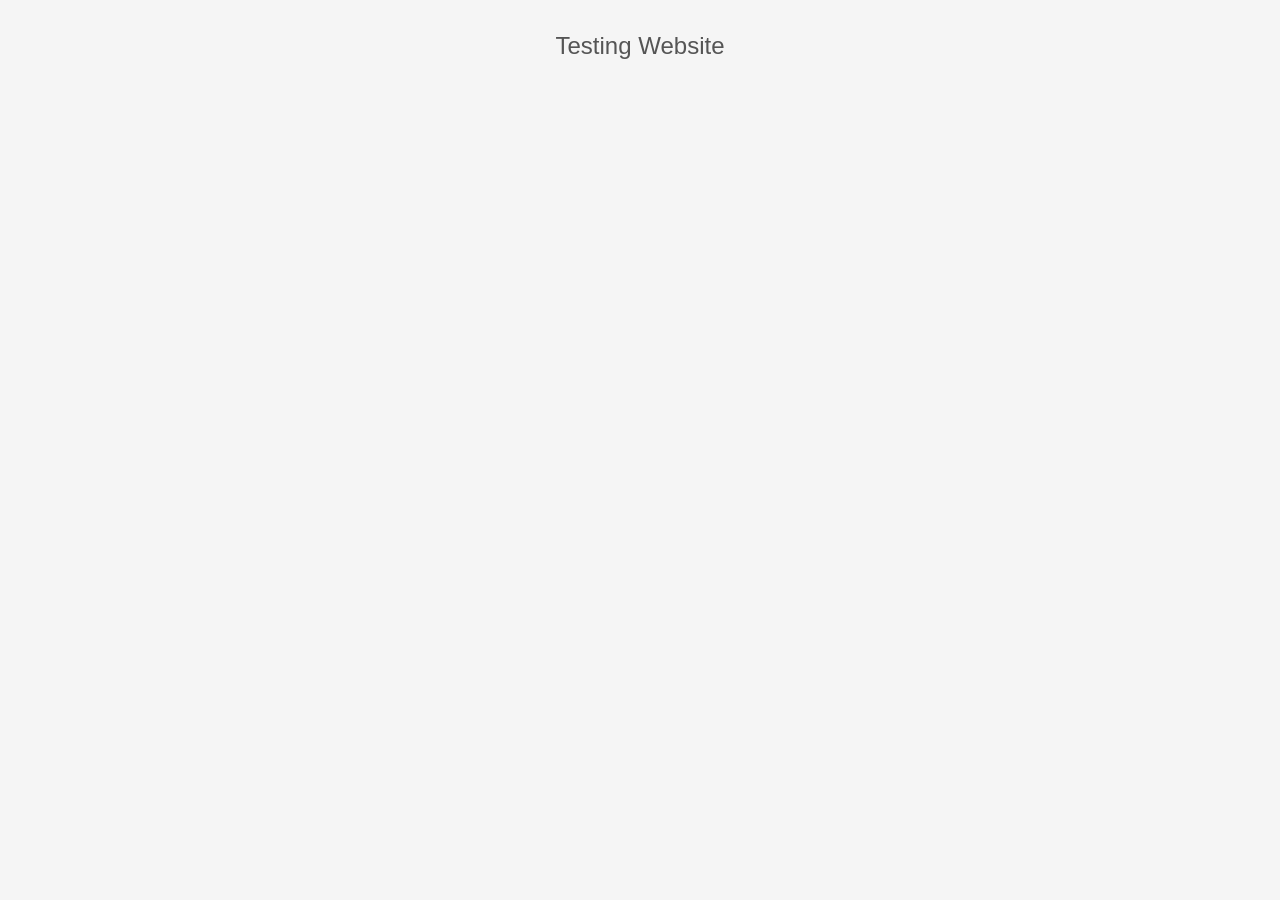
==== commit a337a58e: "Embed Alchemer survey on simple testing homepage" ====
--- a/index.html
+++ b/index.html
@@ -7,22 +7,19 @@
   <style>
     body {
       margin: 0;
-      min-height: 100vh;
-      display: grid;
-      place-items: center;
       background: #f5f5f5;
       color: #555;
       font-family: Arial, Helvetica, sans-serif;
     }
     main {
-      padding: 32px;
-      text-align: center;
-      background: #fff;
-      border: 1px solid #ddd;
-      border-radius: 8px;
+      box-sizing: border-box;
+      max-width: 960px;
+      margin: 0 auto;
+      padding: 32px 16px;
     }
     h1 {
-      margin: 0;
+      margin: 0 0 24px;
+      text-align: center;
       font-size: 24px;
       font-weight: 400;
     }
@@ -30,7 +27,8 @@
 </head>
 <body>
   <main>
-    <h1>this is a testing website</h1>
+    <h1>Testing Website</h1>
+    <script type="text/javascript" >document.write('<script src="http' + ( ("https:" == document.location.protocol) ? "s" : "") + '://survey.alchemer.com/s3/8898976/53b5ebedefe9?__output=embedjs&__ref=' + escape(document.location.href) + '" type="text/javascript" ></scr' + 'ipt>');</script><noscript>Simplify and automate your performance and professional development review process with <a href="https://www.alchemer.com/">Alchemer</a>. <a href="http://survey.alchemer.com/s3/8898976/53b5ebedefe9??jsfallback=true">Please take my survey now</a></noscript><style>.sg-survey{display:none; }</style>
   </main>
 </body>
 </html>
